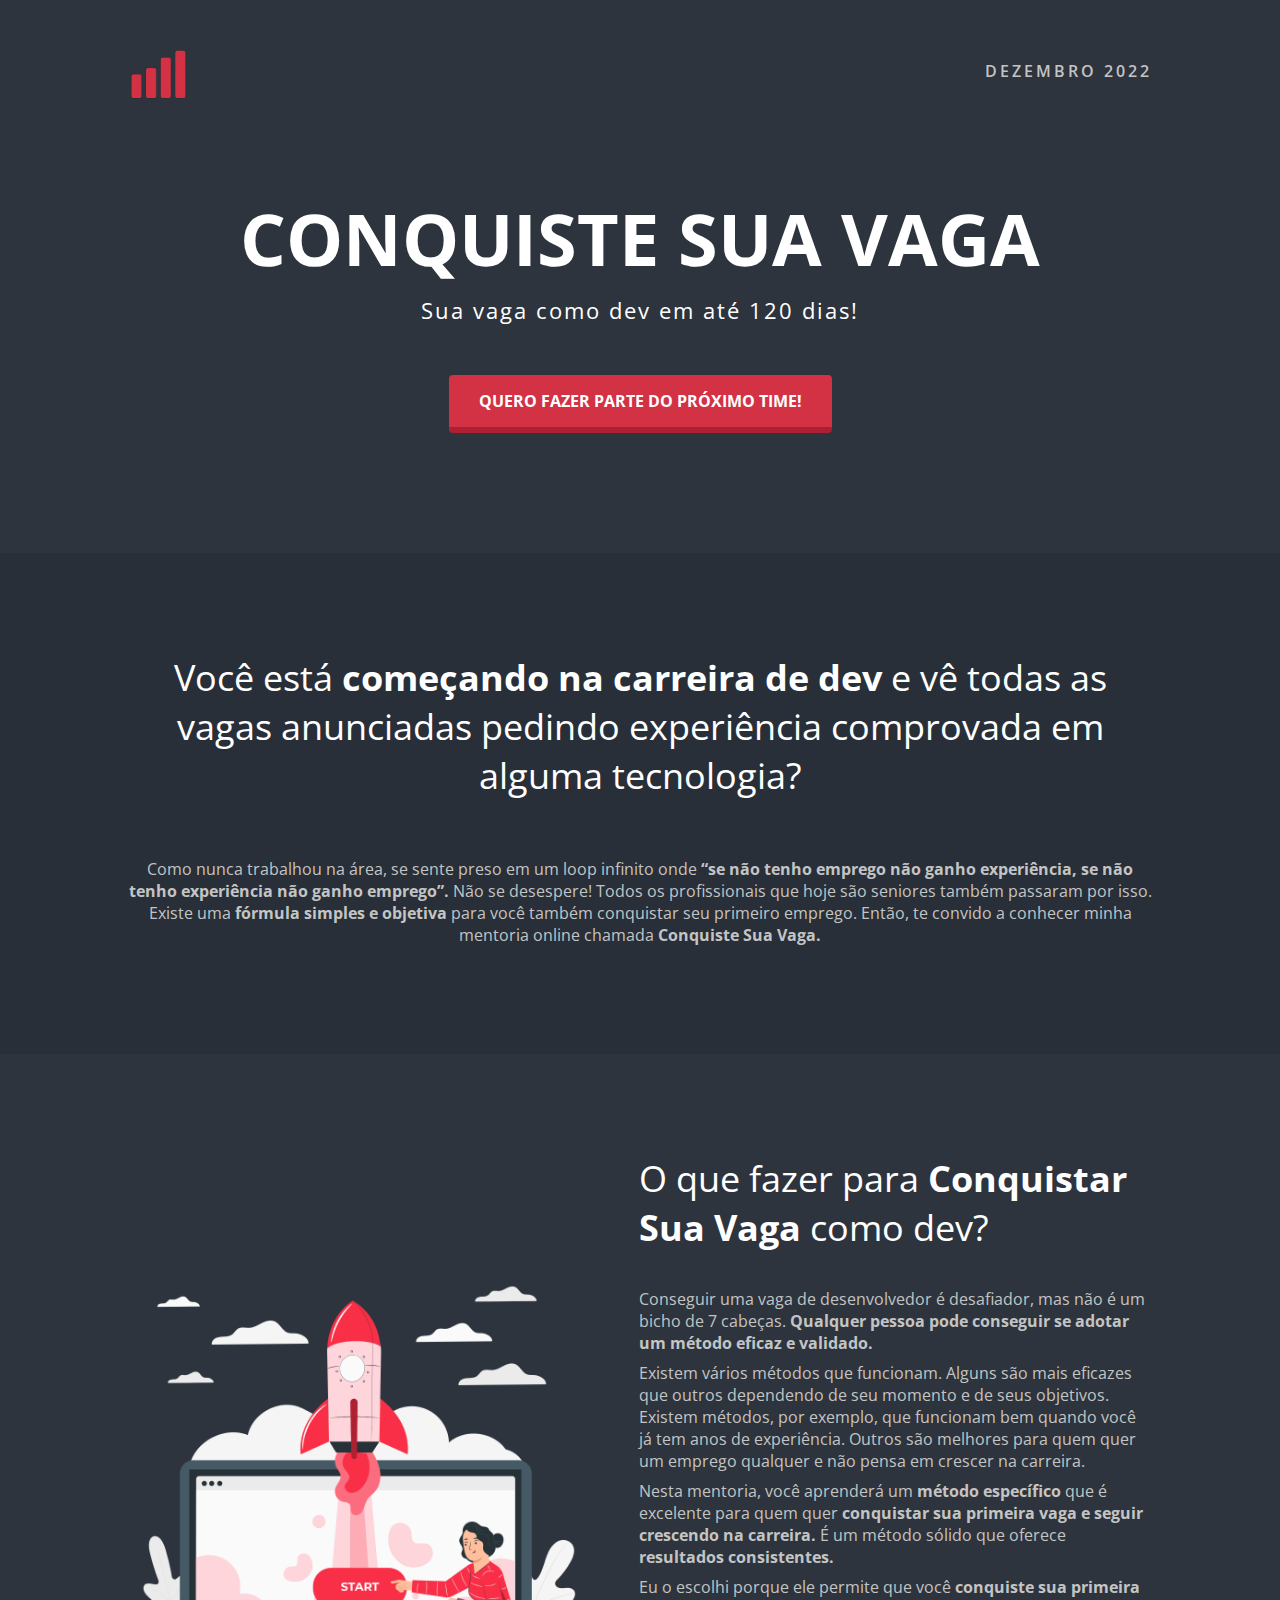
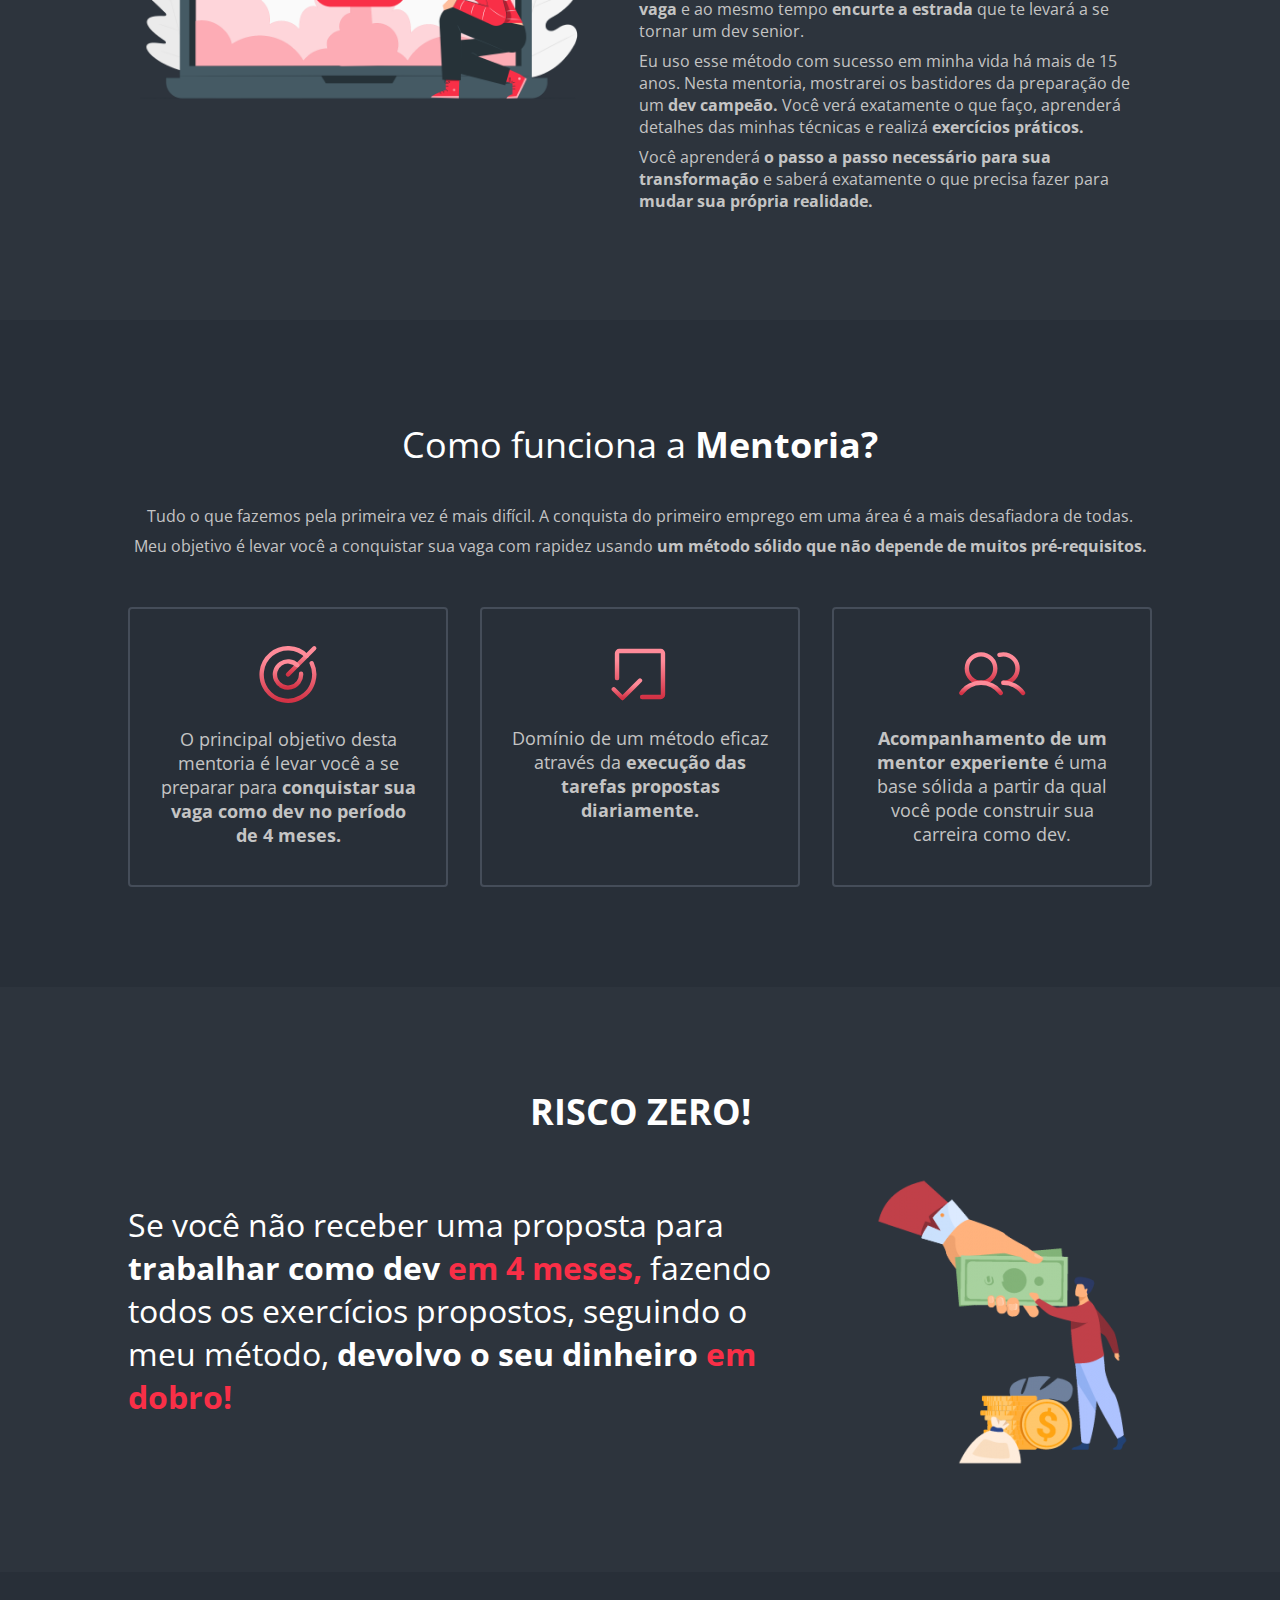
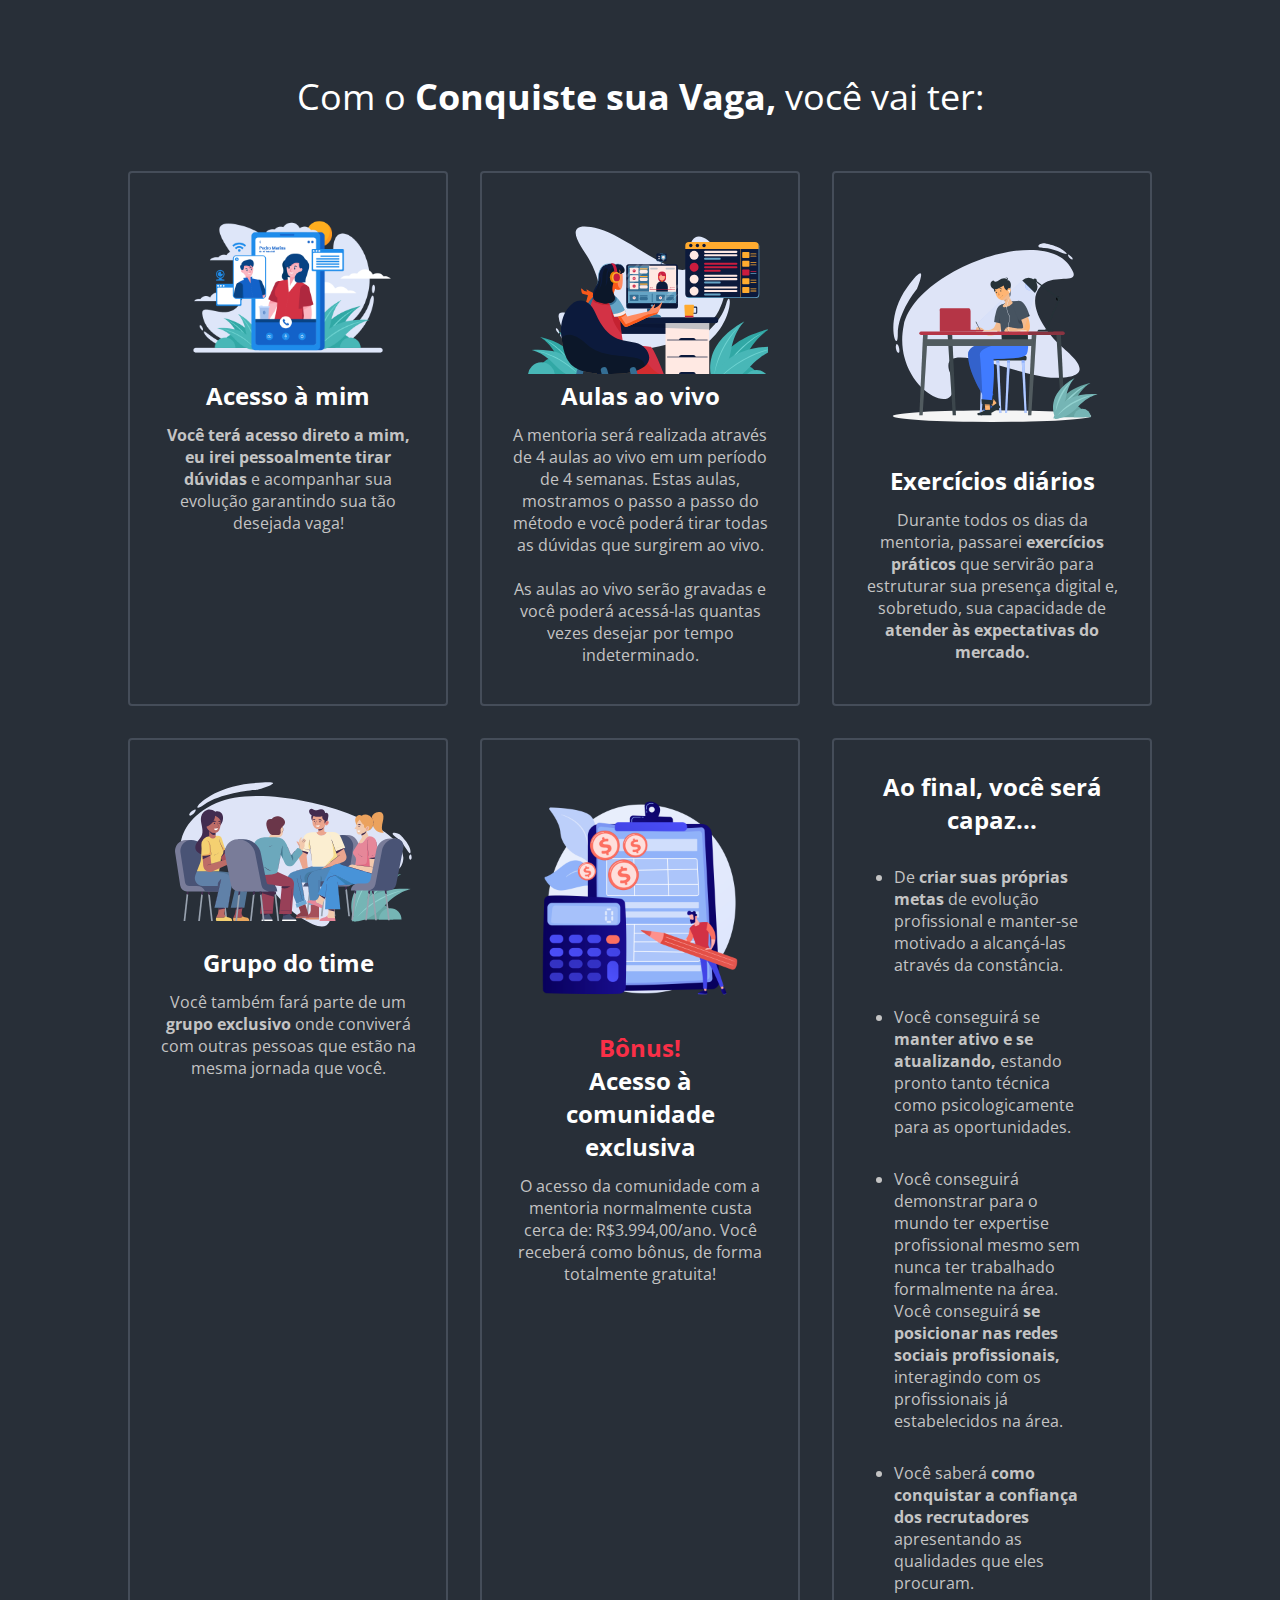
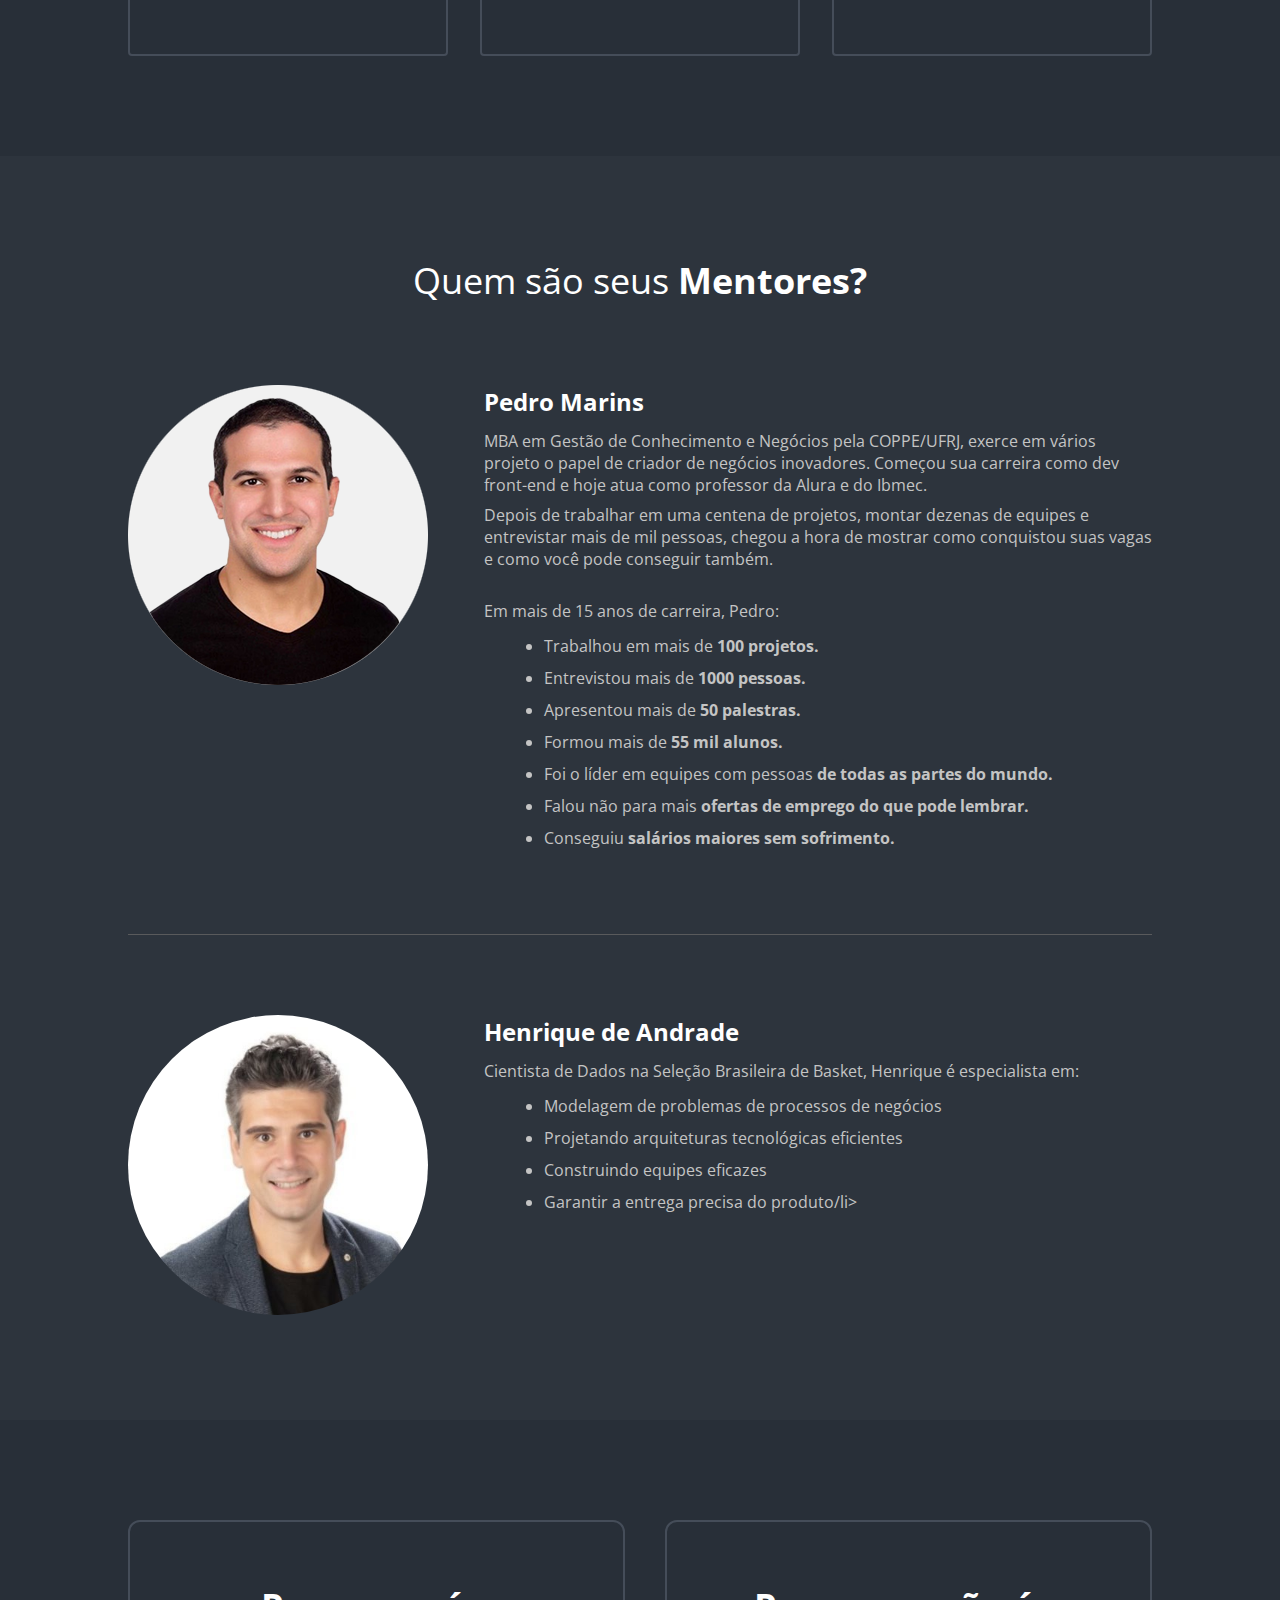
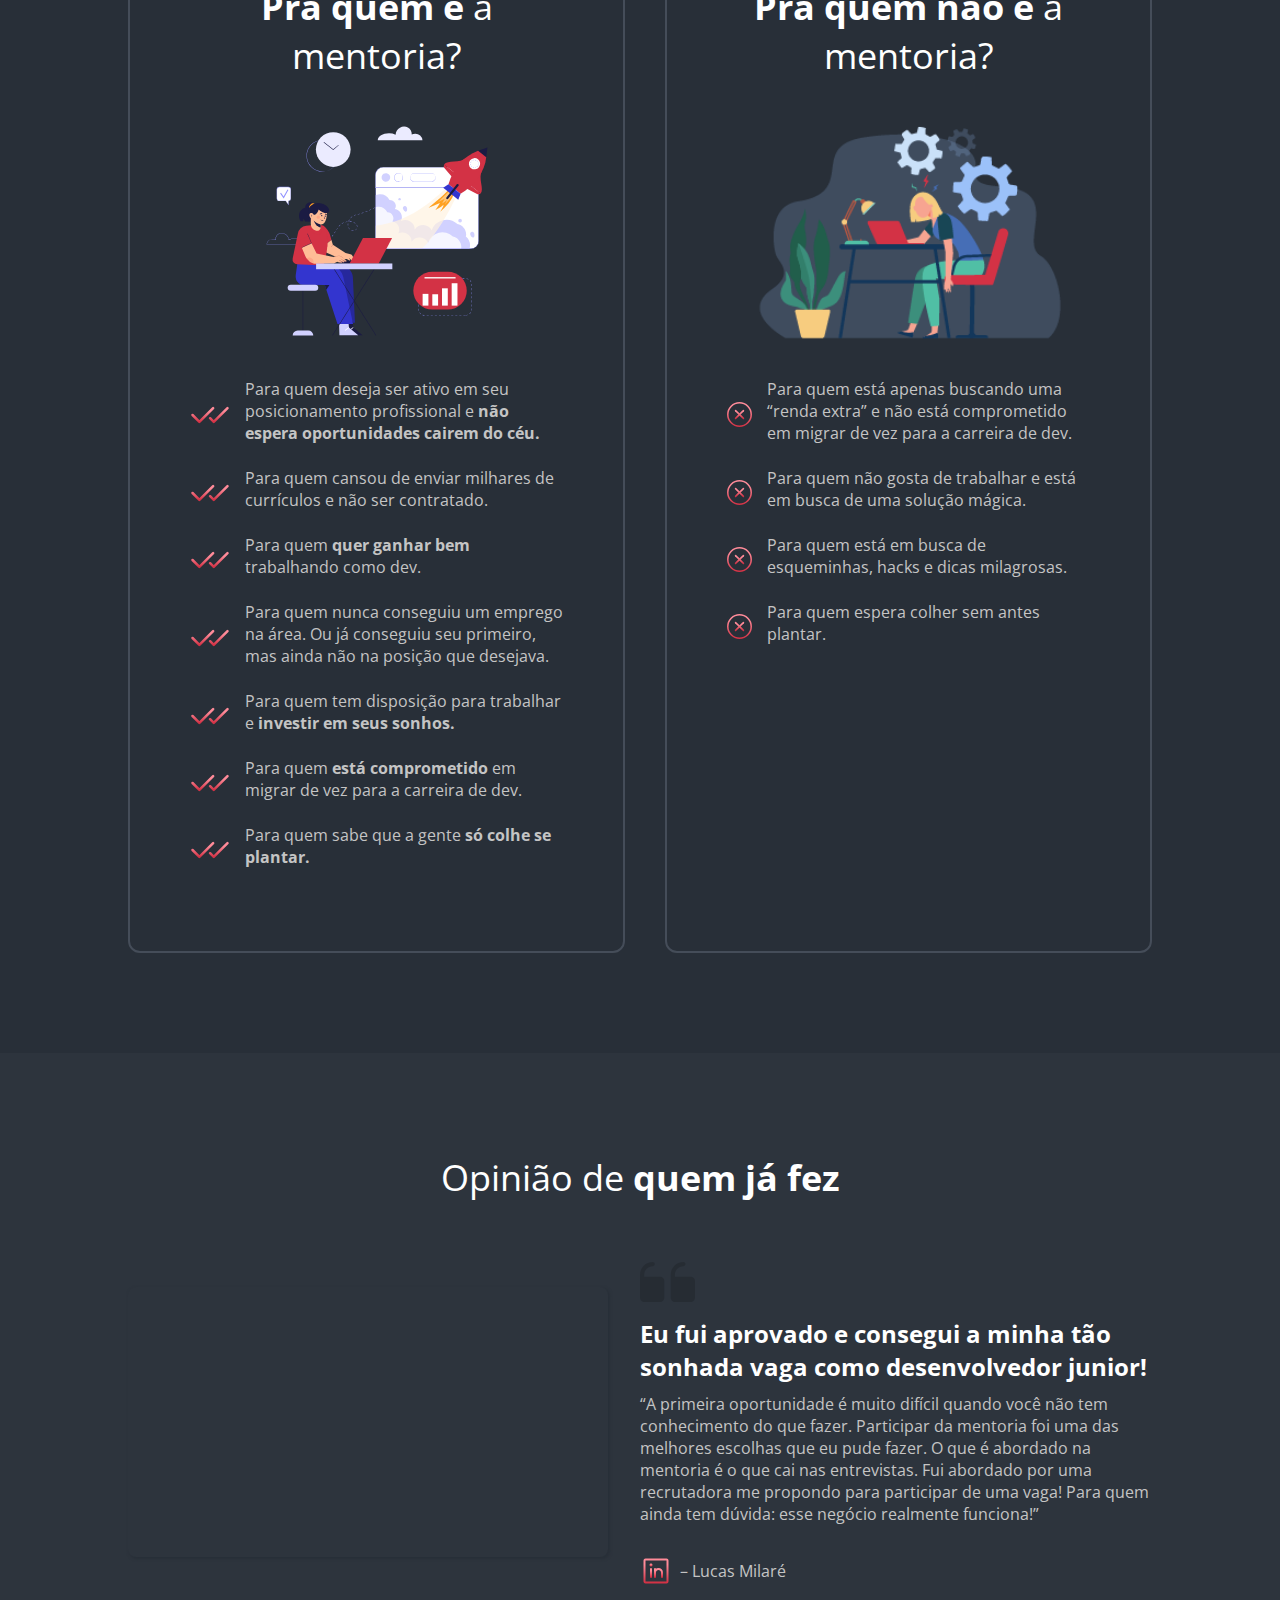
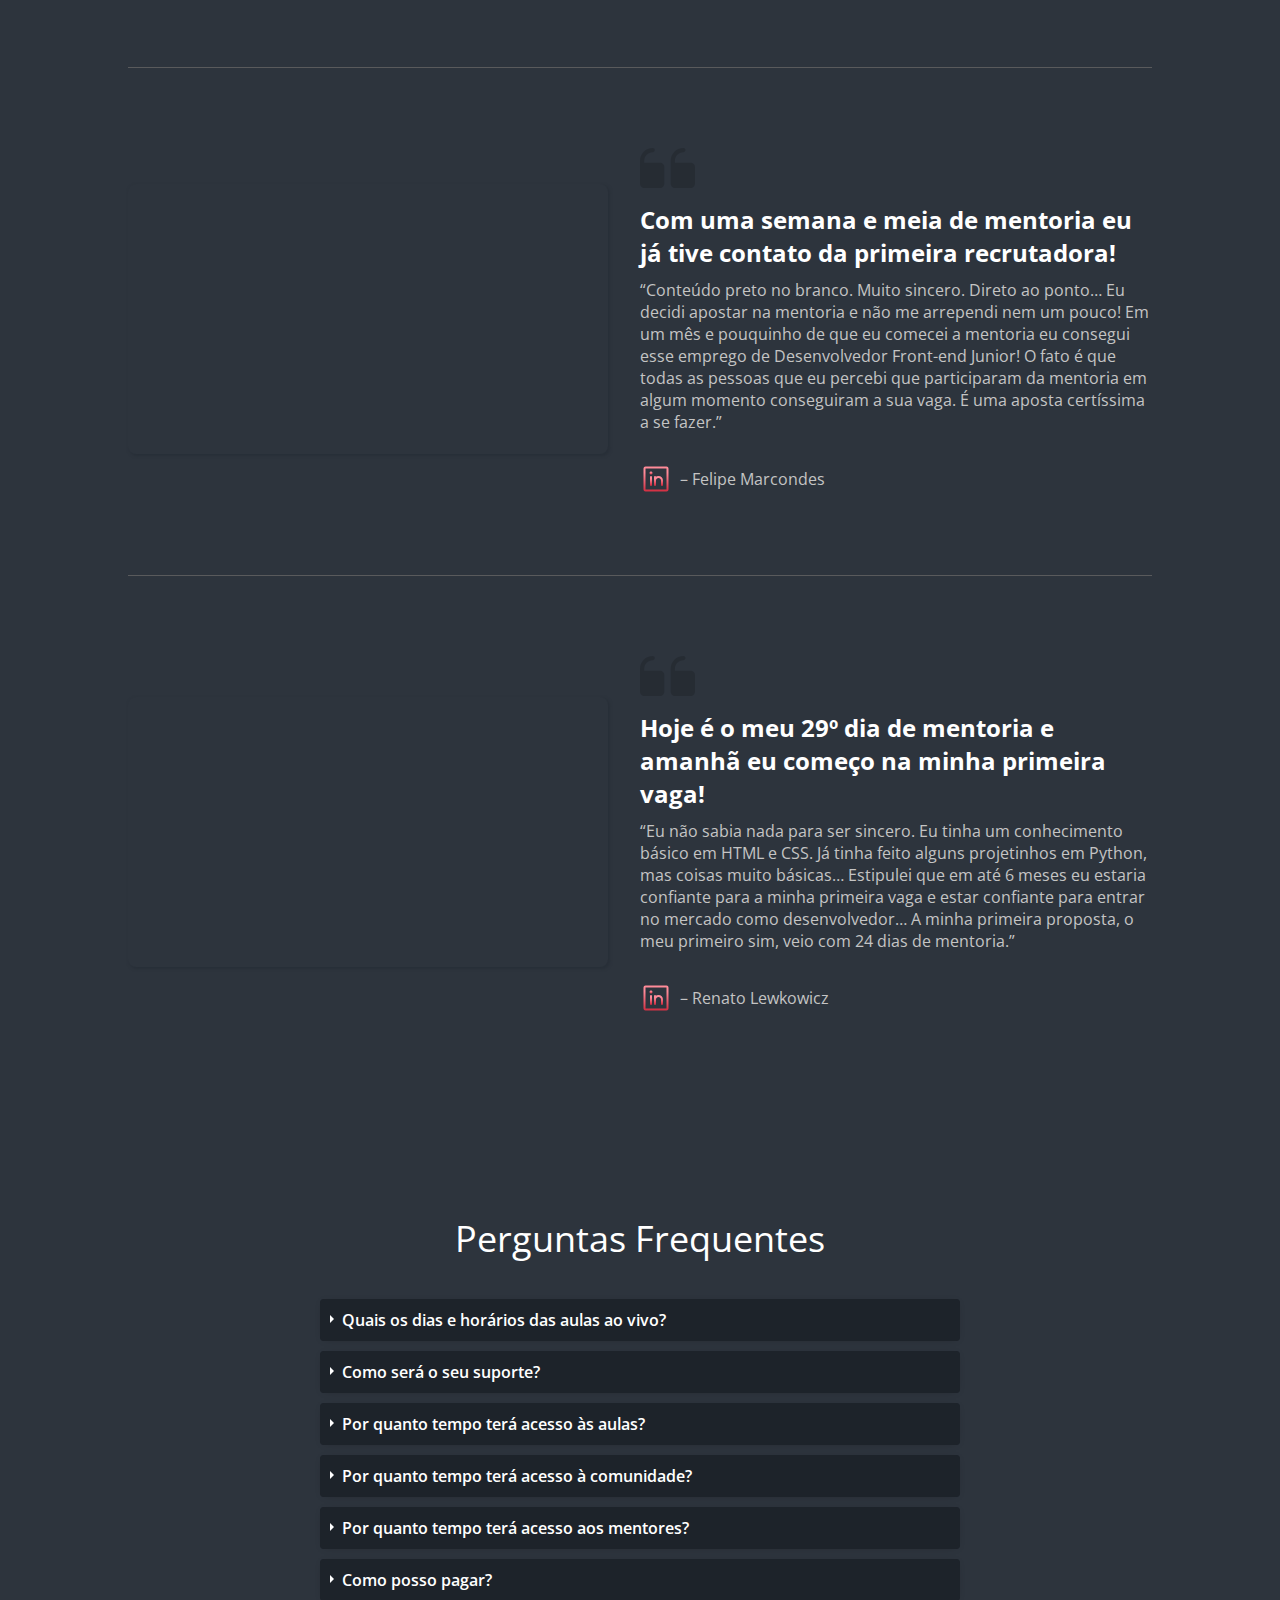
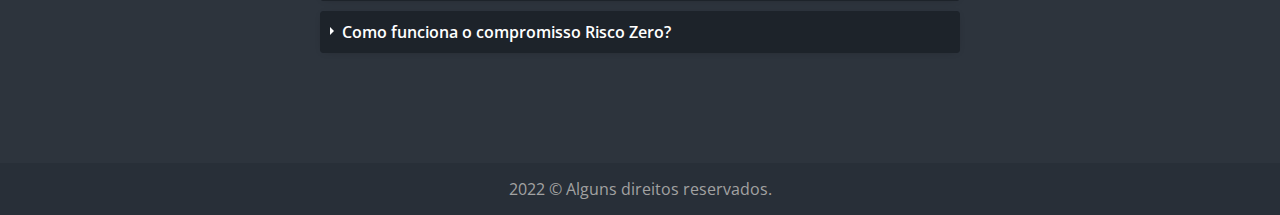
==== index.html @ 25adca95 "add faq section" ====
<!DOCTYPE html>
<html lang="pt-br">

<head>
    <meta charset="UTF-8">
    <meta name="viewport" content="width=device-width, initial-scale=1.0">
    <title>Conquiste sua Vaga - por Pedro Marins</title>

    <link rel="icon" type="image/png" href="assets/favicon.png" />
    <link rel="stylesheet" href="css/style.css">

    <link rel="preconnect" href="https://fonts.googleapis.com">
    <link rel="preconnect" href="https://fonts.gstatic.com" crossorigin>
    <link href="https://fonts.googleapis.com/css2?family=Open+Sans:wght@400;600;700&display=swap" rel="stylesheet">

</head>

<body>
    <header>
        <img src="assets/favicon.png" alt="logomarca-conquiste-sua-vaga">
        <p>Dezembro 2022</p>
    </header>
    <div class="container">
        <main>
            <h1>CONQUISTE SUA VAGA</h1>
            <h2>Sua vaga como dev em até 120 dias!</h2>
            <button>QUERO FAZER PARTE DO PRÓXIMO TIME!</button>
        </main>

        <section id="pains" class="dark-bg">

            <div class="content">

                <h3>Você está <strong>começando na carreira de dev</strong> e vê todas as vagas anunciadas pedindo
                    <span>experiência comprovada</span> em alguma tecnologia?
                </h3>

                <img src="assets/ilustration1.png" alt="">

                <p>Como nunca trabalhou na área, se sente preso em um loop infinito onde <strong>“se não tenho emprego
                        não ganho experiência, se não tenho experiência não ganho emprego”.</strong>
                    Não se desespere! Todos os profissionais que hoje são seniores também passaram por isso.
                    Existe uma <strong>fórmula simples e objetiva</strong> para você também conquistar seu primeiro
                    emprego.
                    Então, te convido a conhecer minha mentoria online chamada <strong>Conquiste Sua Vaga.</strong></p>
            </div>
        </section>

        <section id="method">
            <div class="content">
                <img src="assets/illustration2.png" alt="">

                <div class="text-wrapper">
                    <h3>O que fazer para <strong>Conquistar Sua Vaga</strong> como dev?</h3>
                    <p>Conseguir uma vaga de desenvolvedor é desafiador, mas não é um bicho de 7 cabeças.
                        <strong>Qualquer pessoa pode conseguir se adotar um método eficaz e validado.</strong>
                    </p>

                    <p>Existem vários métodos que funcionam. Alguns são mais eficazes que outros dependendo de seu
                        momento e de seus objetivos. Existem métodos, por exemplo, que funcionam bem quando você já tem
                        anos de experiência. Outros são melhores para quem quer um emprego qualquer e não pensa em
                        crescer na carreira.</p>

                    <p>Nesta mentoria, você aprenderá um <strong>método específico</strong> que é excelente para quem
                        quer <strong>conquistar sua primeira vaga e seguir crescendo na carreira.</strong> É um método
                        sólido que oferece <strong>resultados consistentes.</strong></p>

                    <p> Eu o escolhi porque ele permite que você <strong>conquiste sua primeira vaga</strong> e ao mesmo
                        tempo <strong>encurte a estrada</strong> que te levará a se tornar um dev senior.</p>

                    <p>Eu uso esse método com sucesso em minha vida há mais de 15 anos.
                        Nesta mentoria, mostrarei os bastidores da preparação de um <strong>dev campeão.</strong> Você
                        verá exatamente o que faço, aprenderá detalhes das minhas técnicas e realizá <strong>exercícios
                            práticos.</strong></p>

                    <p>Você aprenderá <strong>o passo a passo necessário para sua transformação</strong> e saberá
                        exatamente o que precisa fazer para <strong>mudar sua própria realidade.</strong></p>

                </div>
            </div>
        </section>

        <section id="how-works" class="dark-bg">
            <div class="content">
                <h3>Como funciona a <strong>Mentoria?</strong></h3>
                <p>Tudo o que fazemos pela primeira vez é mais difícil. A conquista do primeiro emprego em uma área é a
                    mais desafiadora de todas.</p>
                <p>Meu objetivo é levar você a conquistar sua vaga com rapidez usando <strong>um método sólido que não
                        depende de muitos pré-requisitos.</strong></p>

                <div class="icon-box-wrapper">
                    <div class="icon-box">
                        <svg width="70" height="71" viewBox="0 0 70 71" fill="none" xmlns="http://www.w3.org/2000/svg">
                            <path d="M35 35.5L61.25 9.25" stroke="url(#paint0_linear_1_8)" stroke-width="4.375"
                                stroke-linecap="round" stroke-linejoin="round" />
                            <path
                                d="M53.5665 16.9336C48.9127 12.2658 42.6762 9.51534 36.0913 9.22644C29.5064 8.93753 23.053 11.1313 18.0084 15.3735C12.9637 19.6157 9.69555 25.5971 8.85065 32.134C8.00576 38.6709 9.64574 45.2867 13.446 50.6721C17.2463 56.0575 22.9298 59.82 29.3718 61.2148C35.8138 62.6096 42.5447 61.5351 48.2322 58.2041C53.9198 54.873 58.1495 49.528 60.0843 43.2271C62.019 36.9262 61.5178 30.1286 58.6797 24.1796"
                                stroke="url(#paint1_linear_1_8)" stroke-width="4.375" stroke-linecap="round"
                                stroke-linejoin="round" />
                            <path
                                d="M44.2696 26.2304C42.1018 24.0688 39.2454 22.7347 36.1964 22.46C33.1474 22.1853 30.0985 22.9873 27.5793 24.7267C25.0601 26.4662 23.2298 29.033 22.4063 31.9815C21.5828 34.9301 21.8181 38.0739 23.0714 40.8669C24.3247 43.66 26.5167 45.9258 29.2668 47.2707C32.0169 48.6157 35.1512 48.9549 38.1253 48.2293C41.0994 47.5038 43.7255 45.7594 45.5472 43.2991C47.369 40.8388 48.2714 37.8181 48.0977 34.7617"
                                stroke="url(#paint2_linear_1_8)" stroke-width="4.375" stroke-linecap="round"
                                stroke-linejoin="round" />
                            <defs>
                                <linearGradient id="paint0_linear_1_8" x1="48.125" y1="9.25" x2="48.125" y2="35.5"
                                    gradientUnits="userSpaceOnUse">
                                    <stop offset="0.213542" stop-color="#FF8B99" />
                                    <stop offset="1" stop-color="#D33245" />
                                </linearGradient>
                                <linearGradient id="paint1_linear_1_8" x1="34.9383" y1="9.20113" x2="34.9383"
                                    y2="61.8106" gradientUnits="userSpaceOnUse">
                                    <stop offset="0.213542" stop-color="#FF8B99" />
                                    <stop offset="1" stop-color="#D33245" />
                                </linearGradient>
                                <linearGradient id="paint2_linear_1_8" x1="35.0211" y1="22.4072" x2="35.0211"
                                    y2="48.6025" gradientUnits="userSpaceOnUse">
                                    <stop offset="0.213542" stop-color="#FF8B99" />
                                    <stop offset="1" stop-color="#D33245" />
                                </linearGradient>
                            </defs>
                        </svg>

                        <p>O principal objetivo desta mentoria é levar você a se preparar para <strong>conquistar sua
                                vaga como dev no período de 4 meses.</strong></p>
                    </div>

                    <div class="icon-box">
                        <svg width="70" height="70" viewBox="0 0 70 70" fill="none" xmlns="http://www.w3.org/2000/svg">
                            <path
                                d="M12.0312 39.1836V14.2188C12.0312 13.6386 12.2617 13.0822 12.672 12.672C13.0822 12.2617 13.6386 12.0312 14.2188 12.0312H55.7812C56.3614 12.0312 56.9178 12.2617 57.328 12.672C57.7383 13.0822 57.9688 13.6386 57.9688 14.2188V55.7812C57.9688 56.3614 57.7383 56.9178 57.328 57.328C56.9178 57.7383 56.3614 57.9688 55.7812 57.9688H37.0781"
                                stroke="url(#paint0_linear_2_26)" stroke-width="4.375" stroke-linecap="round"
                                stroke-linejoin="round" />
                            <path d="M35 41.5625L17.5 59.0625L8.75 50.3125" stroke="url(#paint1_linear_2_26)"
                                stroke-width="4.375" stroke-linecap="round" stroke-linejoin="round" />
                            <defs>
                                <linearGradient id="paint0_linear_2_26" x1="35" y1="12.0312" x2="35" y2="57.9688"
                                    gradientUnits="userSpaceOnUse">
                                    <stop offset="0.213542" stop-color="#FF8B99" />
                                    <stop offset="1" stop-color="#D33245" />
                                </linearGradient>
                                <linearGradient id="paint1_linear_2_26" x1="21.875" y1="41.5625" x2="21.875"
                                    y2="59.0625" gradientUnits="userSpaceOnUse">
                                    <stop offset="0.213542" stop-color="#FF8B99" />
                                    <stop offset="1" stop-color="#D33245" />
                                </linearGradient>
                            </defs>
                        </svg>

                        <p>Domínio de um método eficaz através da <strong>execução das tarefas propostas
                                diariamente.</strong></p>
                    </div>

                    <div class="icon-box">
                        <svg width="70" height="70" viewBox="0 0 70 70" fill="none" xmlns="http://www.w3.org/2000/svg">
                            <path
                                d="M24.0625 43.75C31.9153 43.75 38.2812 37.384 38.2812 29.5312C38.2812 21.6785 31.9153 15.3125 24.0625 15.3125C16.2097 15.3125 9.84375 21.6785 9.84375 29.5312C9.84375 37.384 16.2097 43.75 24.0625 43.75Z"
                                stroke="url(#paint0_linear_2_20)" stroke-width="4.375" stroke-miterlimit="10" />
                            <path
                                d="M42.4922 15.832C43.7491 15.4911 45.0453 15.3165 46.3476 15.3125C50.1187 15.3125 53.7353 16.8105 56.4018 19.4771C59.0683 22.1436 60.5664 25.7602 60.5664 29.5312C60.5664 33.3023 59.0683 36.9189 56.4018 39.5854C53.7353 42.252 50.1187 43.75 46.3476 43.75"
                                stroke="url(#paint1_linear_2_20)" stroke-width="4.375" stroke-linecap="round"
                                stroke-linejoin="round" />
                            <path
                                d="M4.375 53.9766C6.59517 50.8172 9.54307 48.2386 12.9697 46.4585C16.3963 44.6784 20.2011 43.7491 24.0625 43.7491C27.9239 43.7491 31.7287 44.6784 35.1553 46.4585C38.5819 48.2386 41.5298 50.8172 43.75 53.9766"
                                stroke="url(#paint2_linear_2_20)" stroke-width="4.375" stroke-linecap="round"
                                stroke-linejoin="round" />
                            <path
                                d="M46.3477 43.75C50.2094 43.7476 54.0149 44.6758 57.4419 46.4559C60.8689 48.236 63.8165 50.8157 66.0352 53.9766"
                                stroke="url(#paint3_linear_2_20)" stroke-width="4.375" stroke-linecap="round"
                                stroke-linejoin="round" />
                            <defs>
                                <linearGradient id="paint0_linear_2_20" x1="24.0625" y1="15.3125" x2="24.0625"
                                    y2="43.75" gradientUnits="userSpaceOnUse">
                                    <stop offset="0.213542" stop-color="#FF8B99" />
                                    <stop offset="1" stop-color="#D33245" />
                                </linearGradient>
                                <linearGradient id="paint1_linear_2_20" x1="51.5293" y1="15.3125" x2="51.5293"
                                    y2="43.75" gradientUnits="userSpaceOnUse">
                                    <stop offset="0.213542" stop-color="#FF8B99" />
                                    <stop offset="1" stop-color="#D33245" />
                                </linearGradient>
                                <linearGradient id="paint2_linear_2_20" x1="24.0625" y1="43.7491" x2="24.0625"
                                    y2="53.9766" gradientUnits="userSpaceOnUse">
                                    <stop offset="0.213542" stop-color="#FF8B99" />
                                    <stop offset="1" stop-color="#D33245" />
                                </linearGradient>
                                <linearGradient id="paint3_linear_2_20" x1="56.1914" y1="43.75" x2="56.1914"
                                    y2="53.9766" gradientUnits="userSpaceOnUse">
                                    <stop offset="0.213542" stop-color="#FF8B99" />
                                    <stop offset="1" stop-color="#D33245" />
                                </linearGradient>
                            </defs>
                        </svg>

                        <p><strong>Acompanhamento de um mentor experiente</strong> é uma base sólida a partir da qual
                            você pode construir sua carreira como dev.</strong></p>
                    </div>
                </div>


            </div>
        </section>

        <section id="risk">
            <h3>Risco Zero!</h3>
            <div class="content">
                <div class="text-wrapper">
                    <h4>Se você não receber uma proposta para <strong>trabalhar como dev <span>em 4
                                meses,</span></strong> fazendo todos os exercícios propostos, seguindo o meu método,
                        <strong>devolvo o seu dinheiro <span>em dobro!</span></strong>
                    </h4>
                </div>
                <img src="assets/illustration3.png" alt="">
            </div>
        </section>

        <section id="inside-csv" class="dark-bg">
            <h3>Com o <strong>Conquiste sua Vaga,</strong> você vai ter:</h3>
            <div class="content">
                <div class="icon-box-wrapper">
                    <div class="icon-box">
                        <img src="assets/illustration5.png" alt="">

                        <h4>Acesso à mim</h4>
                        <p><strong>Você terá acesso direto a mim, eu irei pessoalmente tirar dúvidas</strong> e
                            acompanhar sua evolução garantindo sua tão desejada vaga!</p>
                    </div>
                    <div class="icon-box">
                        <img src="assets/illustration6.svg" alt="">

                        <h4>Aulas ao vivo</h4>
                        <p>A mentoria será realizada através de 4 aulas ao vivo em um período de 4 semanas. Estas aulas,
                            mostramos o passo a passo do método e você poderá tirar todas as dúvidas que surgirem ao
                            vivo. <br><br>

                            As aulas ao vivo serão gravadas e você poderá acessá-las quantas vezes desejar por tempo
                            indeterminado.</p>
                    </div>
                    <div class="icon-box">
                        <img src="assets/illustration7.svg" alt="">

                        <h4>Exercícios diários</h4>
                        <p>Durante todos os dias da mentoria, passarei <strong>exercícios práticos</strong> que servirão
                            para estruturar sua presença digital e, sobretudo, sua capacidade de <strong>atender às
                                expectativas do mercado.</strong></p>
                    </div>

                    <div class="icon-box">
                        <img src="assets/illustration8.svg" alt="">

                        <h4>Grupo do time</h4>
                        <p>Você também fará parte de um <strong>grupo exclusivo</strong> onde conviverá com outras
                            pessoas que estão na mesma jornada que você.</p>
                    </div>
                    <div class="icon-box">
                        <img src="assets/illustration9.png" alt="">

                        <h4><span>Bônus!</span> <br>Acesso à comunidade exclusiva</h4>
                        <p>O acesso da comunidade com a mentoria normalmente custa cerca de: R$3.994,00/ano. Você
                            receberá como bônus, de forma totalmente gratuita!</p>
                    </div>
                    <div class="icon-box">
                        <h4>Ao final, você será capaz...</h4>
                        <ul>
                            <li>
                                De <strong>criar suas próprias metas</strong> de evolução profissional e
                                <strong></strong>manter-se motivado</strong> a alcançá-las através da
                                <strong></strong>constância.</strong>
                            </li>

                            <li>
                                Você conseguirá se <strong>manter ativo e se atualizando,</strong> estando pronto tanto
                                técnica como psicologicamente para as oportunidades.
                            </li>

                            <li>
                                Você conseguirá demonstrar para o mundo ter expertise profissional mesmo sem nunca ter
                                trabalhado formalmente na área. Você conseguirá <strong>se posicionar nas redes sociais
                                    profissionais,</strong> interagindo com os profissionais já estabelecidos na área.
                            </li>

                            <li>
                                Você saberá <strong>como conquistar a confiança dos recrutadores</strong> apresentando
                                as qualidades que eles procuram.
                            </li>

                        </ul>

                    </div>



                </div>

            </div>
        </section>

        <section id="about-expert">
            <h3>Quem são seus <strong>Mentores?</strong></h3>
            <div class="content">
                <a href="https://www.linkedin.com/in/pedromarins/" target="_blank">
                    <img src="assets/exp-pedro-marins.png" alt=""></a>
                <div class="text-wrapper">
                    <h4>Pedro Marins</h4>

                    <p>MBA em Gestão de Conhecimento e Negócios pela COPPE/UFRJ, exerce em vários projeto o
                        papel de criador de negócios inovadores. Começou sua carreira como dev front-end e hoje atua
                        como professor da Alura e do Ibmec.</p>

                    <p>Depois de trabalhar em uma centena de projetos, montar dezenas de equipes e entrevistar mais de
                        mil pessoas, chegou a hora de mostrar como conquistou suas vagas e como você pode conseguir
                        também.</p>

                    <p><br>
                        Em mais de 15 anos de carreira, Pedro:</p>

                    <ul>
                        <li>Trabalhou em mais de <strong>100 projetos.</strong></li>
                        <li>Entrevistou mais de <strong>1000 pessoas.</strong></li>
                        <li>Apresentou mais de <strong>50 palestras.</strong></li>
                        <li>Formou mais de <strong>55 mil alunos.</strong></li>
                        <li>Foi o líder em equipes com pessoas <strong>de todas as partes do mundo.</strong></li>
                        <li>Falou não para mais <strong>ofertas de emprego do que pode lembrar.</strong></li>
                        <li>Conseguiu <strong>salários maiores sem sofrimento.</strong></li>
                    </ul>
                </div>
            </div>

            <div class="content">
                <div class="separator"></div>
            </div>
        
            <div class="content">
                <a href="https://www.linkedin.com/in/henrique-de-andrade/" target="_blank">
                    <img src="assets/exp-henrique-de-andrade.jpg" alt=""></a>
                <div class="text-wrapper">
                    <h4>Henrique de Andrade</h4>

                    <p>Cientista de Dados na Seleção Brasileira de Basket, Henrique é especialista em:</p>

                    <ul>
                        <li>Modelagem de problemas de processos de negócios</li>
                        <li>Projetando arquiteturas tecnológicas eficientes</li>
                        <li>Construindo equipes eficazes</li>
                        <li>Garantir a entrega precisa do produto/li>
                    </ul>
                </div>
            </div>
        </section>

        <section id="for-who" class="dark-bg">
            <div class="content">
                <div class="content-left">
                    <h3><strong>Pra quem é</strong> a mentoria?</h3>
                    <div class="img-wrapper">
                        <img src="assets/illustration11.svg" alt="">
                    </div>

                    <div class="big-icon-list">
                        <img src="assets/icon-checklist.svg" alt="">
                        <p> Para quem deseja ser ativo em seu posicionamento profissional e <strong>não espera oportunidades cairem do céu.</strong> </p>
                    </div>

                    <div class="big-icon-list">
                        <img src="assets/icon-checklist.svg" alt="">
                        <p> Para quem cansou de enviar milhares de currículos e não ser contratado. </p>
                    </div>

                    <div class="big-icon-list">
                        <img src="assets/icon-checklist.svg" alt="">
                        <p> Para quem <strong>quer ganhar bem </strong>trabalhando como dev. </p>
                    </div>

                    <div class="big-icon-list">
                        <img src="assets/icon-checklist.svg" alt="">
                        <p> Para quem nunca conseguiu um emprego na área. Ou já conseguiu seu primeiro, mas ainda não na posição que desejava.</p>
                    </div>

                    <div class="big-icon-list">
                        <img src="assets/icon-checklist.svg" alt="">
                        <p> Para quem tem disposição para trabalhar e <strong>investir em seus sonhos.</strong></p>
                    </div>

                    <div class="big-icon-list">
                        <img src="assets/icon-checklist.svg" alt="">
                        <p> Para quem <strong>está comprometido</strong> em migrar de vez para a carreira de dev.</p>
                    </div>

                    <div class="big-icon-list">
                        <img src="assets/icon-checklist.svg" alt="">
                        <p> Para quem sabe que a gente <strong>só colhe se plantar.</strong></p>
                    </div>
                    
                </div>

                <div class="content-right">
                    <h3><strong>Pra quem não é</strong> a mentoria?</h3>
                    <div class="img-wrapper">
                        <img src="assets/illustration12.png" alt="">
                    </div>
                    
                    <div class="big-icon-list">
                        <img src="assets/icon-deny.svg" alt="">
                        <p> Para quem está apenas buscando uma “renda extra” e não está comprometido em migrar de vez para a carreira de dev. </p>
                    </div>
                    
                    <div class="big-icon-list">
                        <img src="assets/icon-deny.svg" alt="">
                        <p> Para quem não gosta de trabalhar e está em busca de uma solução mágica.</p>
                    </div>
                    
                    <div class="big-icon-list">
                        <img src="assets/icon-deny.svg" alt="">
                        <p> Para quem está em busca de esqueminhas, hacks e dicas milagrosas.</p>
                    </div>
                    
                    <div class="big-icon-list">
                        <img src="assets/icon-deny.svg" alt="">
                        <p> Para quem espera colher sem antes plantar.</p>
                    </div>

                </div>
            </div>
        </section>

        <section id="depositions">
            <h3>Opinião de <strong>quem já fez</strong></h3>
            <div class="content">
                <div class="depo-item">
                    <div class="video-depo">
                        <iframe width="480" height="270" src="https://www.youtube.com/embed/JMJFzBvT1FU" title="YouTube video player" frameborder="0" allow="accelerometer; autoplay; clipboard-write; encrypted-media; gyroscope; picture-in-picture" allowfullscreen></iframe>
                    </div>

                    <div class="depo-text-wrapper">
                        <div class="quote-mark"><img src="assets/icon-quote.svg" alt=""></div>
                        <div class="depo-highlight">
                            <h4>Eu fui aprovado e consegui a minha tão sonhada vaga como desenvolvedor junior!</h4>
                        </div>
                        <div class="depo-text">
                            <p>“A primeira oportunidade é muito difícil quando você não tem conhecimento do que fazer. Participar da mentoria foi uma das melhores escolhas que eu pude fazer. O que é abordado na mentoria é o que cai nas entrevistas. Fui abordado por uma recrutadora me propondo para participar de uma vaga! Para quem ainda tem dúvida: esse negócio realmente funciona!”</p>
                        </div>
                        <div class="depo-author">
                        <a href="https://www.linkedin.com/in/lucas-milar%C3%A9-de-oliveira-3955b6136/" target="_blank"><img src="assets/icon-linkedin.svg" alt=""> – Lucas Milaré</a>
                        </div>
                    </div>                    
                </div>

                <div class="separator"></div>

                <div class="depo-item">
                    <div class="video-depo">
                        <iframe width="480" height="270" src="https://www.youtube.com/embed/6tYsAvUsQSY" title="YouTube video player" frameborder="0" allow="accelerometer; autoplay; clipboard-write; encrypted-media; gyroscope; picture-in-picture" allowfullscreen></iframe>
                    </div>

                    <div class="depo-text-wrapper">
                        <div class="quote-mark"><img src="assets/icon-quote.svg" alt=""></div>
                        <div class="depo-highlight">
                            <h4>Com uma semana e meia de mentoria eu já tive contato da primeira recrutadora!</h4>
                        </div>
                        <div class="depo-text">
                            <p>“Conteúdo preto no branco. Muito sincero. Direto ao ponto… Eu decidi apostar na mentoria e não me arrependi nem um pouco! Em um mês e pouquinho de que eu comecei a mentoria eu consegui esse emprego de Desenvolvedor Front-end Junior! O fato é que todas as pessoas que eu percebi que participaram da mentoria em algum momento conseguiram a sua vaga. É uma aposta certíssima a se fazer.”</p>
                        </div>
                        <div class="depo-author">
                        <a href="https://www.linkedin.com/in/felipemgc/" target="_blank"><img src="assets/icon-linkedin.svg" alt=""> – Felipe Marcondes</a>
                        </div>
                    </div>                                        
                </div>

                <div class="separator"></div>

                <div class="depo-item">
                    <div class="video-depo">
                        <iframe width="480" height="270" src="https://www.youtube.com/embed/M7hOIhpy7us" title="YouTube video player" frameborder="0" allow="accelerometer; autoplay; clipboard-write; encrypted-media; gyroscope; picture-in-picture" allowfullscreen></iframe>
                    </div>

                    <div class="depo-text-wrapper">
                        <div class="quote-mark"><img src="assets/icon-quote.svg" alt=""></div>
                        <div class="depo-highlight">
                            <h4>Hoje é o meu 29º dia de mentoria e amanhã eu começo na minha primeira vaga!</h4>
                        </div>
                        <div class="depo-text">
                            <p>“Eu não sabia nada para ser sincero. Eu tinha um conhecimento básico em HTML e CSS. Já tinha feito alguns projetinhos em Python, mas coisas muito básicas… Estipulei que em até 6 meses eu estaria confiante para a minha primeira vaga e estar confiante para entrar no mercado como desenvolvedor… A minha primeira proposta, o meu primeiro sim, veio com 24 dias de mentoria.”</p>
                        </div>
                        <div class="depo-author">
                        <a href="https://www.linkedin.com/in/renatolewkowicz/" target="_blank"><img src="assets/icon-linkedin.svg" alt=""> – Renato Lewkowicz</a>
                        </div>
                    </div>                                        
                </div>

            </div>
        </section>

        <section id="faq">
            <h3>Perguntas Frequentes</h3>
            <details>
                <summary>Quais os dias e horários das aulas ao vivo?</summary>
                <p>Sábados de 09:00 às 12:00, no horário de Brasília.</p>
              </details>
              <details>
                <summary>Como será o seu suporte?</summary>
                <p>Suporte por telefone, WhatsApp, Telegram e E-mail. O suporte é fornecido diretamente por seu mentor, Pedro Marins.</p>
              </details>
              <details>
                <summary>Por quanto tempo terá acesso às aulas?</summary>
                <p>O acesso às aulas é vitalício.</p>
              </details>
              <details>
                <summary>Por quanto tempo terá acesso à comunidade?</summary>
                <p>O acesso a comunidade exclusiva de desenvolvedores é vitalício para meus mentorados!</p>
              </details>
              <details>
                <summary>Por quanto tempo terá acesso aos mentores?</summary>
                <p>Você terá acesso direto a mim por 4 meses para conquistar sua vaga.</p>
              </details>            
              <details>
                <summary>Como posso pagar?</summary>
                <p>Na opção parcelada, você pode pagar com cartão de crédito. Na opção à vista, você pode pagar com cartão, pix, boleto bancário ou PayPal. Se escolher pagar com cartão, você pode utilizar mais de um cartão de crédito.</p>
              </details>
              <details>
                <summary>Como funciona o compromisso Risco Zero?</summary>
                <p>Se você durante 120 fizer todos os exercícios do meu método e não receber uma proposta de trabalho como dev eu devolvo o valor da matrícula <strong>EM DOBRO!</strong></p>
              </details>                  

        </section>

        <footer>
            2022 © Alguns direitos reservados.
        </footer>
    </div>
</body>

</html>
---- css/style.css ----
* {
    margin: 0;
    padding: 0;
    box-sizing: border-box;
}

:root {
    font-size: 62.5%; /* 10px */

    --primary-color: #d33245;
    --secondary-color: #2d343d;
    --tertiary-color: #164669;
    --light-color: #fff;
    --dark-color: #282f38;

    --light-primary: #f92f47;
    --dark-primary: #ae2031;
    --p-color: #c4c4c4;

    --border-iconbox: rgb(69, 77, 89);
}

body {
    font-size: 1.6rem;
    background-color: var(--secondary-color);
    color: var(--light-color);
}

body, button, input {
    font-family: 'Open Sans', sans-serif;
} 

p {
    color: var(--p-color);
    margin-bottom: .8rem;
}

header {
    width: 80vw;
    margin: auto;

    padding: 4.8rem 0;

    display: flex;
    justify-content: space-between;
    align-items: center;

    font-weight: 600;
    text-transform: uppercase;
    letter-spacing: .3rem;
}

header img {
    width: 60px;
}

main {
    margin-top: 4rem;
    text-align: center;
}

main h1 {
    font-size: 7.2rem;
}

main h2 {
    margin-top: .8rem;
    font-size: 2.2rem;
    font-weight: normal;
    letter-spacing: .2rem;
}

main button {
    margin-top: 5rem;
    margin-bottom: 12rem;
    padding: 1.5rem 3rem;

    background: var(--primary-color);
    border-radius: 4px;
    border: none;
    border-bottom: 6px solid #ae2031;
    outline: none;

    color: var(--light-color);
    font-weight: bold;
    font-size: 1.6rem;

    transition: background-color .3s;
}

main button:hover {
    background-color: var(--dark-primary);
}

main button:active {
    background-color: var(--light-primary);
}

.content {
    width: clamp(80vw, 80vw, 95vw);
    margin: auto;
}

.dark-bg {
    background-color: var(--dark-color);
}

section {
    padding: 10rem 0;
}

section h3 {
    margin-bottom: 3.6rem;
    font-size: 3.6rem;
    font-weight: normal;
    text-align: center;
}

.content h2 span, .content h4 span {
    color: var(--light-primary);
}

#pains .content {
    text-align: center;
}


#pains .content img {
    width: 45%;
    margin-bottom: 8px;
}

#method .content {
    display: flex;
    gap: 5rem;
    align-items: center;
}

#method .content h3 {
    text-align: left;
}

#method .content img {
    width: 45%;
}

#risk h3 {
    font-size: 3.6rem;
    font-weight: bold;
    text-transform: uppercase;
}

#risk .content {
    text-align: center;
    display: flex;
    align-items: center;
    justify-content: center;
    gap: 4rem;
}

#risk .content h4 {
    margin-bottom: 2.4rem;
    font-size: 3.2rem;
    text-align: left;
    font-weight: normal;
}

#risk .content img {
    width: auto;
}

#how-works {
    text-align: center;
}

#how-works .icon-box-wrapper,
#inside-csv .icon-box-wrapper {
    display: grid;
    grid-template-columns: 1fr 1fr 1fr;
    gap: 3.2rem;
    margin-top: 5rem;
}

.icon-box {
    text-align: center;
    align-items: center;

    border: 2px solid var(--border-iconbox);
    border-radius: 4px;

    padding: 3rem;
}

.icon-box p {
    font-size: 1.8rem;
    margin-top: 1.2rem;
}

.icon-box svg, .icon-box img {
    transition: transform .3s;
}

.icon-box svg:hover, .icon-box img:hover {
    transform: scale(1.1);
}

#inside-csv .icon-box-wrapper {
    justify-content: center;
}

#inside-csv .icon-box-wrapper img {
    width: 100%;
}

#inside-csv .content .icon-box-wrapper .icon-box h4 {
    font-size: 2.4rem;
}

#inside-csv .content .icon-box-wrapper .icon-box p {
    font-size: 1.6rem;
}

#inside-csv .content .icon-box-wrapper .icon-box ul li {
    text-align: left;
    margin: 3rem;
    color: var(--p-color);
}

#about-expert .separator {
    border-bottom: 1px solid rgba(100, 100, 100, .8);
    width: 100%;    
}

#about-expert .content {
    margin-top: 8rem;
    display: flex;
    gap: 3.2rem;
}

#about-expert .content h4 {
    font-size: 2.4rem;
    margin-bottom: 1.2rem;
}

#about-expert .content a img {
    margin-right: 2.4rem;
    transition: filter .3s;
    cursor: pointer;
}

#about-expert .content img:hover {
    filter: brightness(.8);
}

#about-expert .content ul li {
    color: var(--p-color);
    margin-left: 6rem;
    line-height: 3.2rem;
}

#about-expert .content + .content {
    margin-top: 8rem;
}

#about-expert .content + .content img{
    width: 300px;
    border-radius: 9999px;
}

#for-who .content {
    display: flex;
    justify-content: center;
    gap: 4rem;
}

#for-who .content-left, #for-who .content-right {
    text-align: center;
    border: 2px solid var(--border-iconbox);
    border-radius: 12px;
    padding: 6rem;
}

#for-who .img-wrapper {
    height: 23rem;
    margin-bottom: 3.2rem;
}

#for-who img {
    height: 100%;
}

#for-who svg {
    width: fit-content;
}

.big-icon-list {
    display: flex;
    justify-content: left;
    align-items: center;
    text-align: left;
    gap: 1.5rem;

    margin-bottom: 1.5rem;
}

#depositions .depo-item {
    margin-top: 6rem;
    display: flex;
    align-items: center;
    gap: 3.2rem;
}

#depositions iframe {
    border-radius: 8px;
    box-shadow: var(--dark-color) 1.95px 1.95px 2.6px;
}

#depositions .depo-highlight {
    margin: 1rem 0;
    font-size: 2.4rem;
}

#depositions .depo-author a {
    margin-top: 3rem;

    display: flex;
    align-items: center;
    gap: 8px;

    text-decoration: none;
    color: var(--p-color);
}

#depositions .depo-author a:hover {
    color: var(--light-color);
}

#depositions .separator {
    border-bottom: 1px solid rgba(100, 100, 100, .8);
    margin: 8rem 0;
    width: 100%; 
}

details {
    width: 50%;
    margin: 0 auto ;
    background: #242b33;
    margin-bottom: 1rem;
    box-shadow: 0 .1rem 1rem -.5rem rgba(0,0,0,.4);
    border-radius: 4px;
    overflow: hidden;
  }
  
  summary {
    padding: 1rem;
    display: block;
    background: #1d232a;
    padding-left: 2.2rem;
    position: relative;
    cursor: pointer;

    font-weight: 600;
  }
  
  summary:before {
    content: '';
    border: .4rem solid;    
    border-color: transparent transparent transparent #fff;
    position: absolute;
    top: 1.6rem;
    left: 1rem;
    transform: rotate(0);
    transform-origin: .2rem 50%;
    transition: .25s transform ease;
  }
  
  /* THE MAGIC 🧙‍♀️ */
  details[open] > summary:before {
    transform: rotate(90deg);
  }
  
  details > p {
    padding: 2rem;
  }


footer {
    padding: 1.5rem 0;
    text-align: center;
    color: #a2a2a2;
    background-color: var(--dark-color);  
}
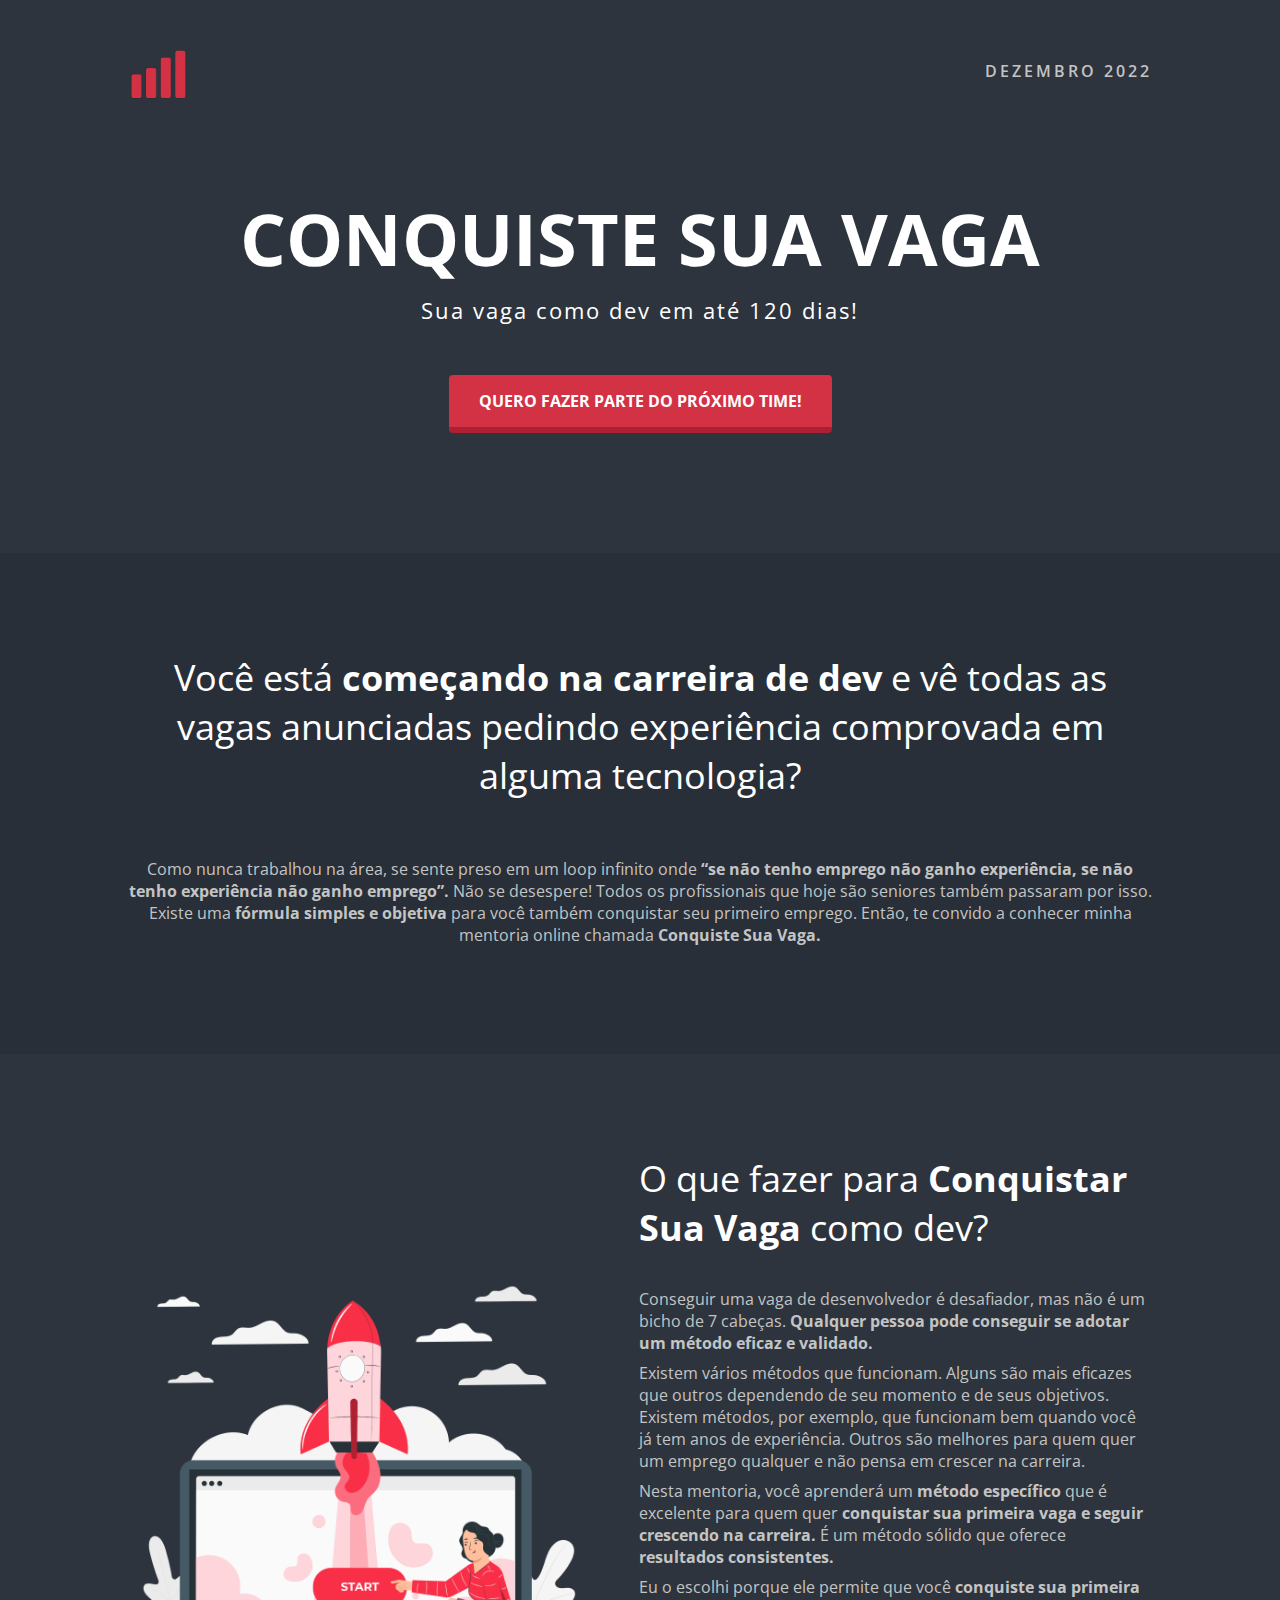
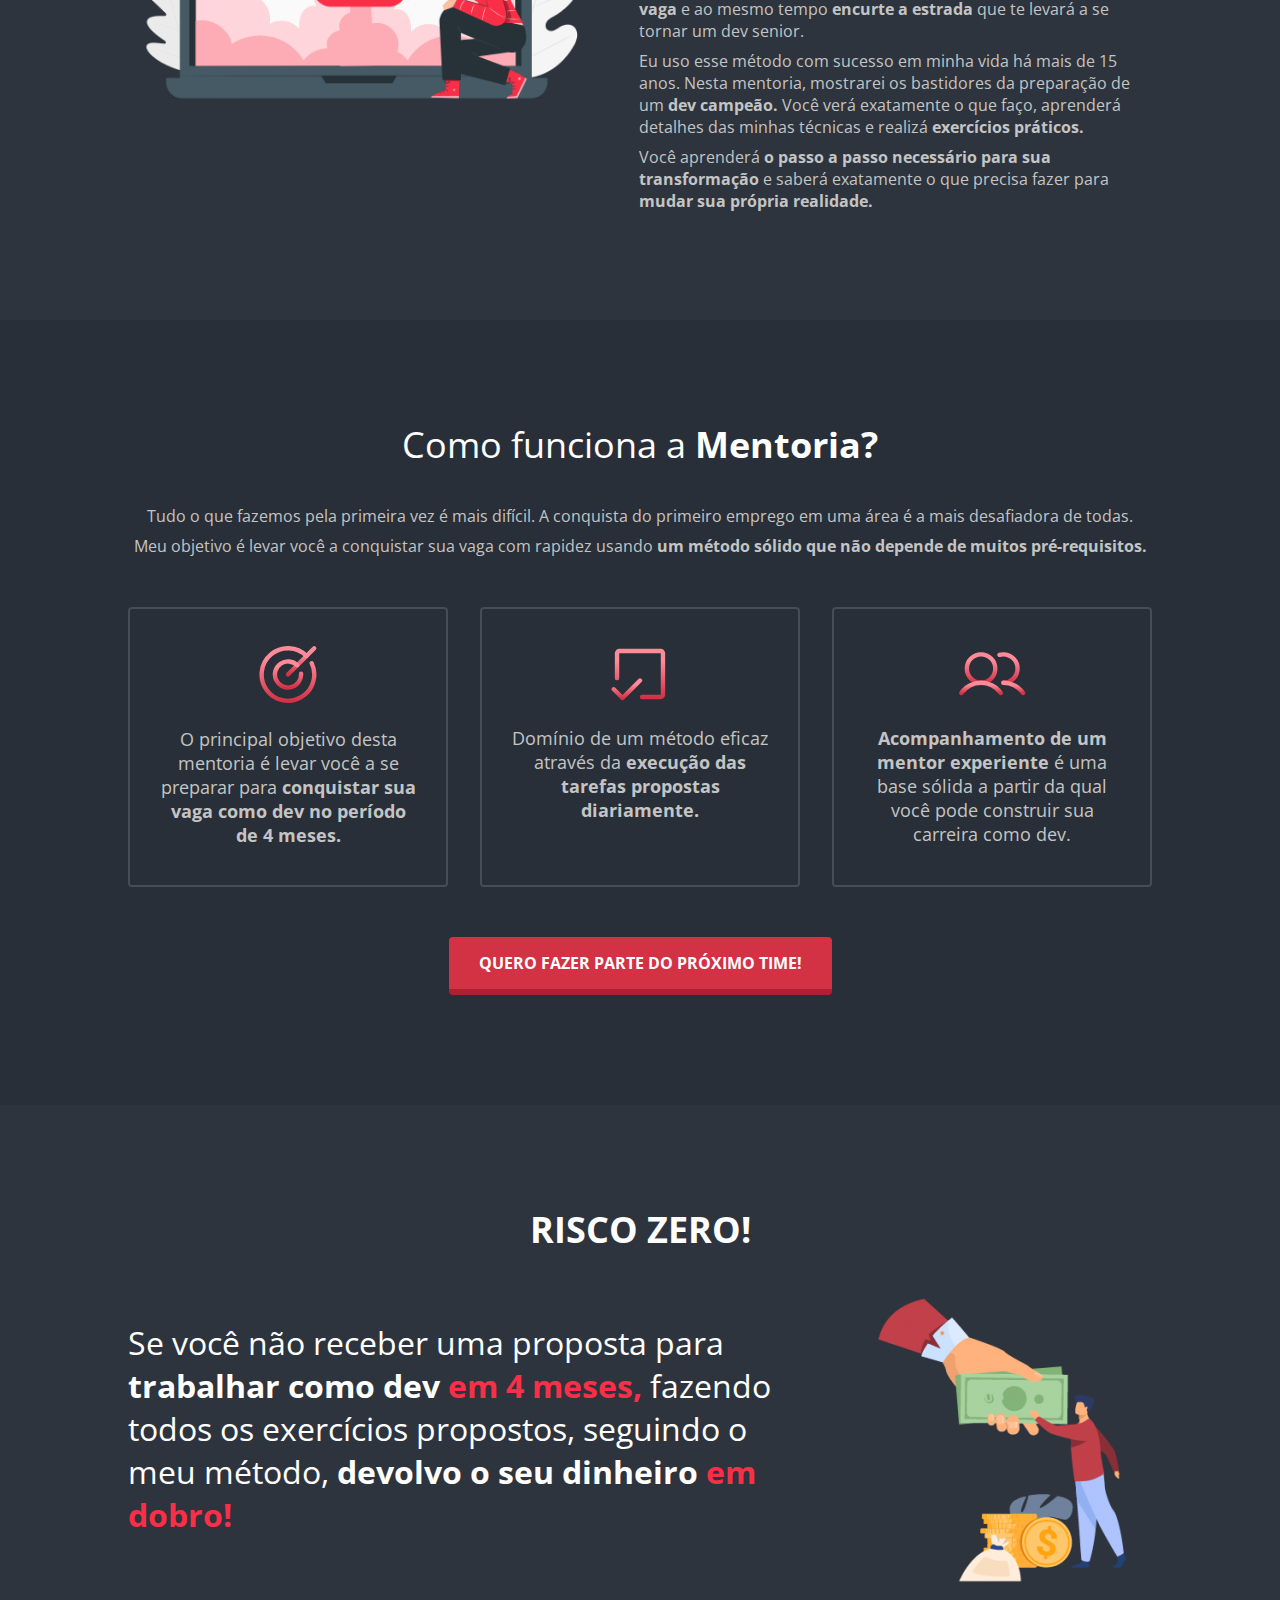
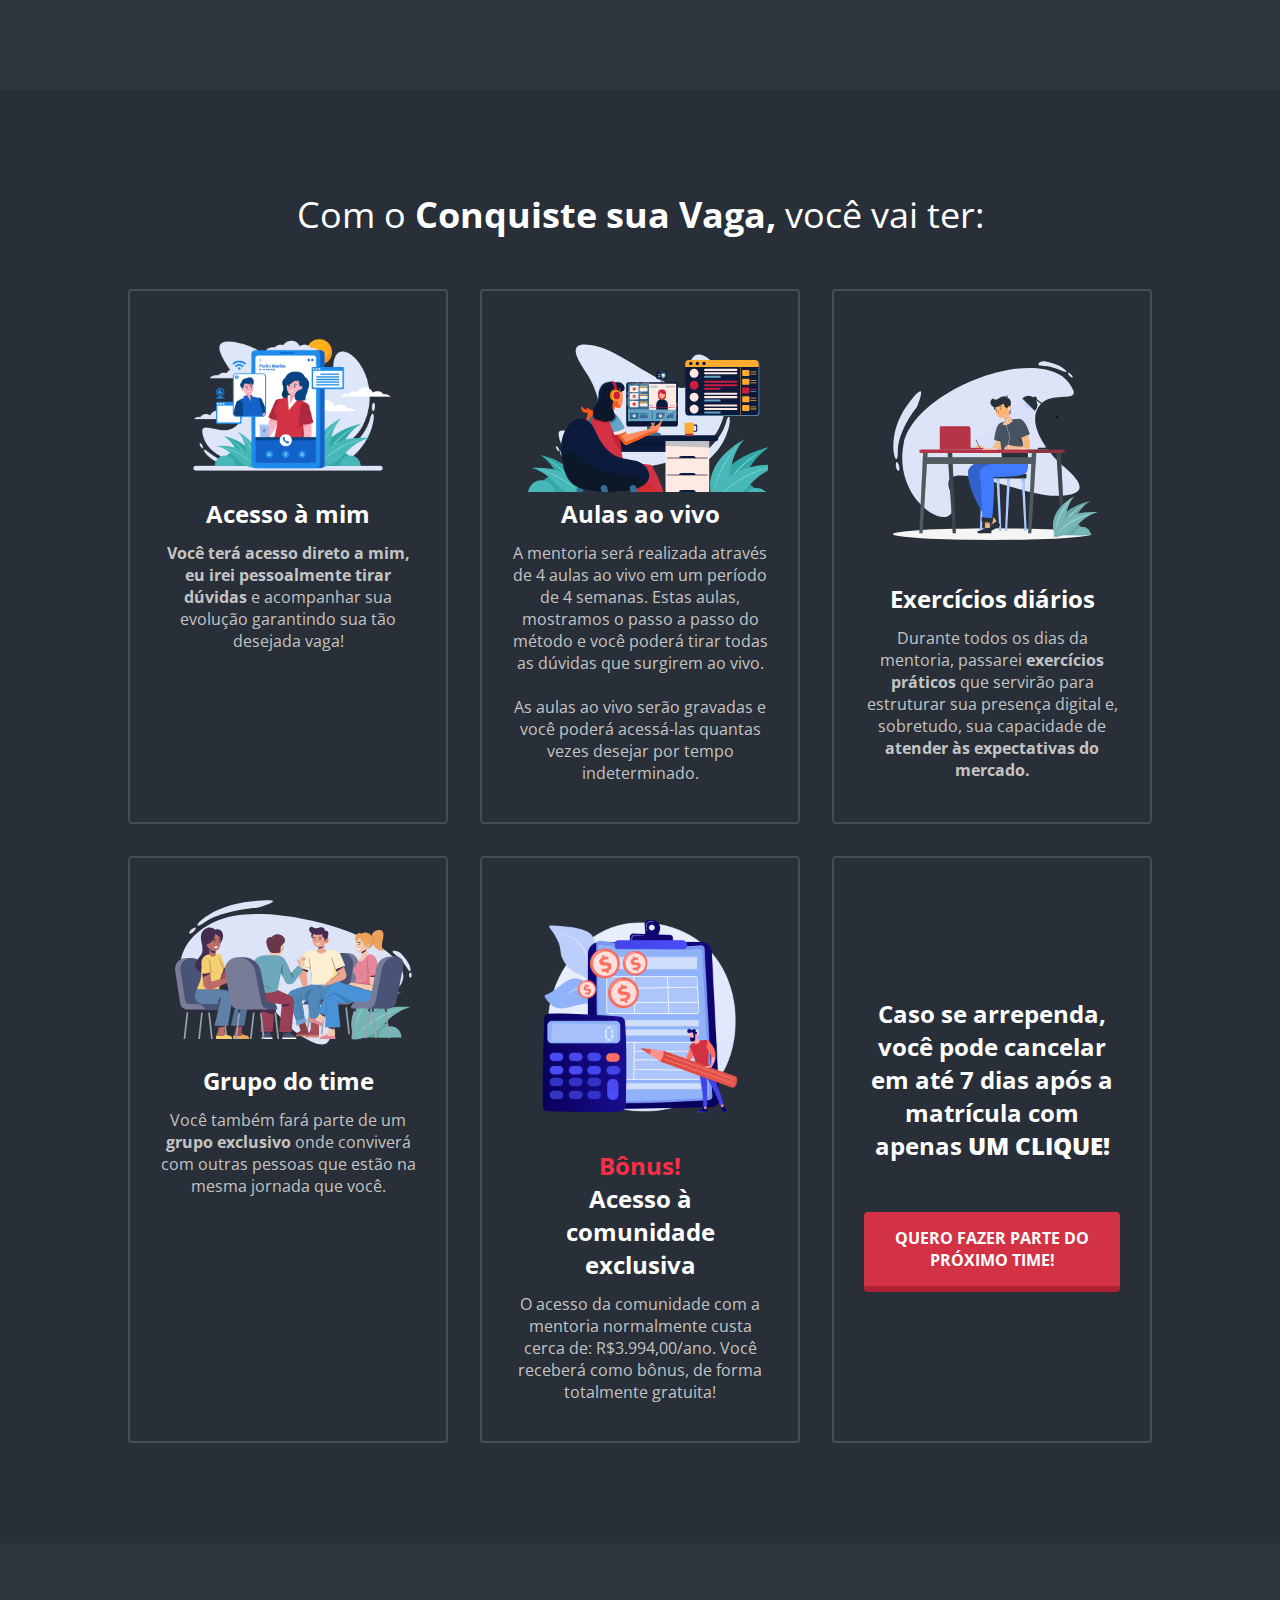
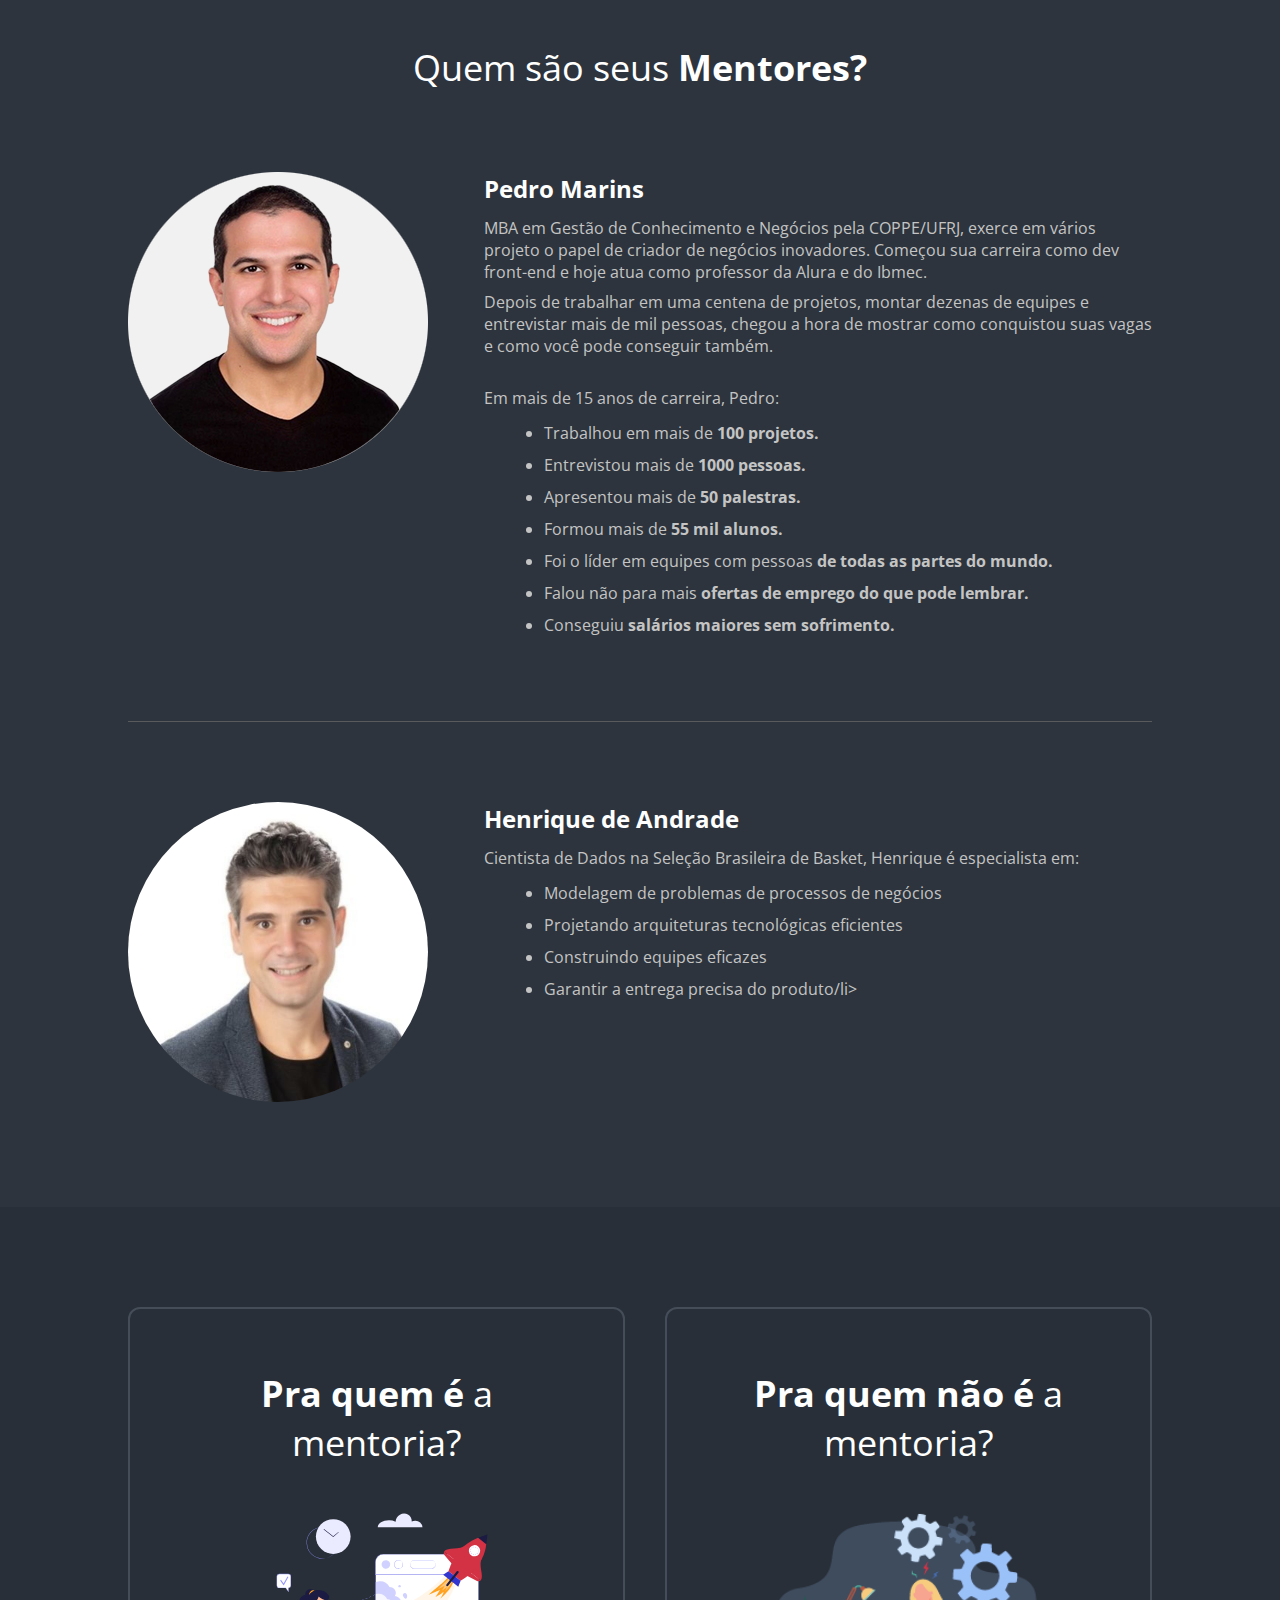
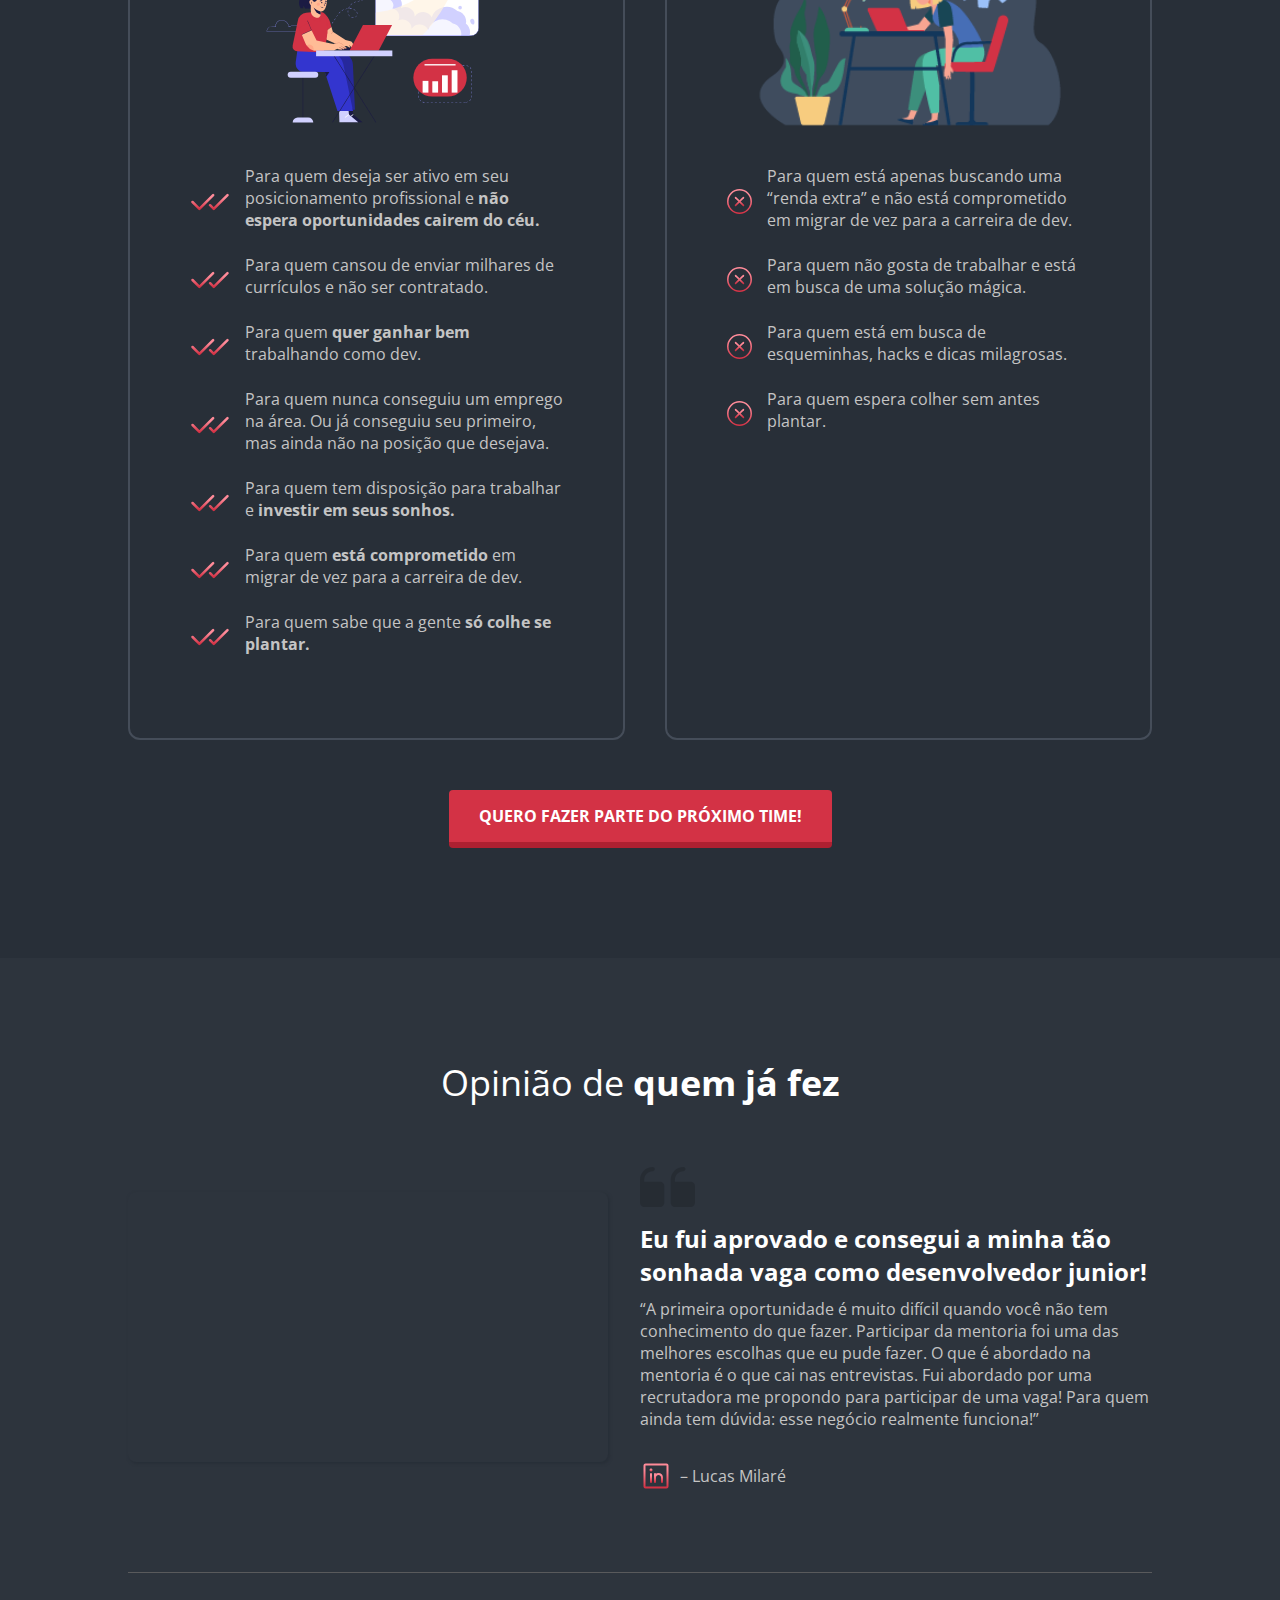
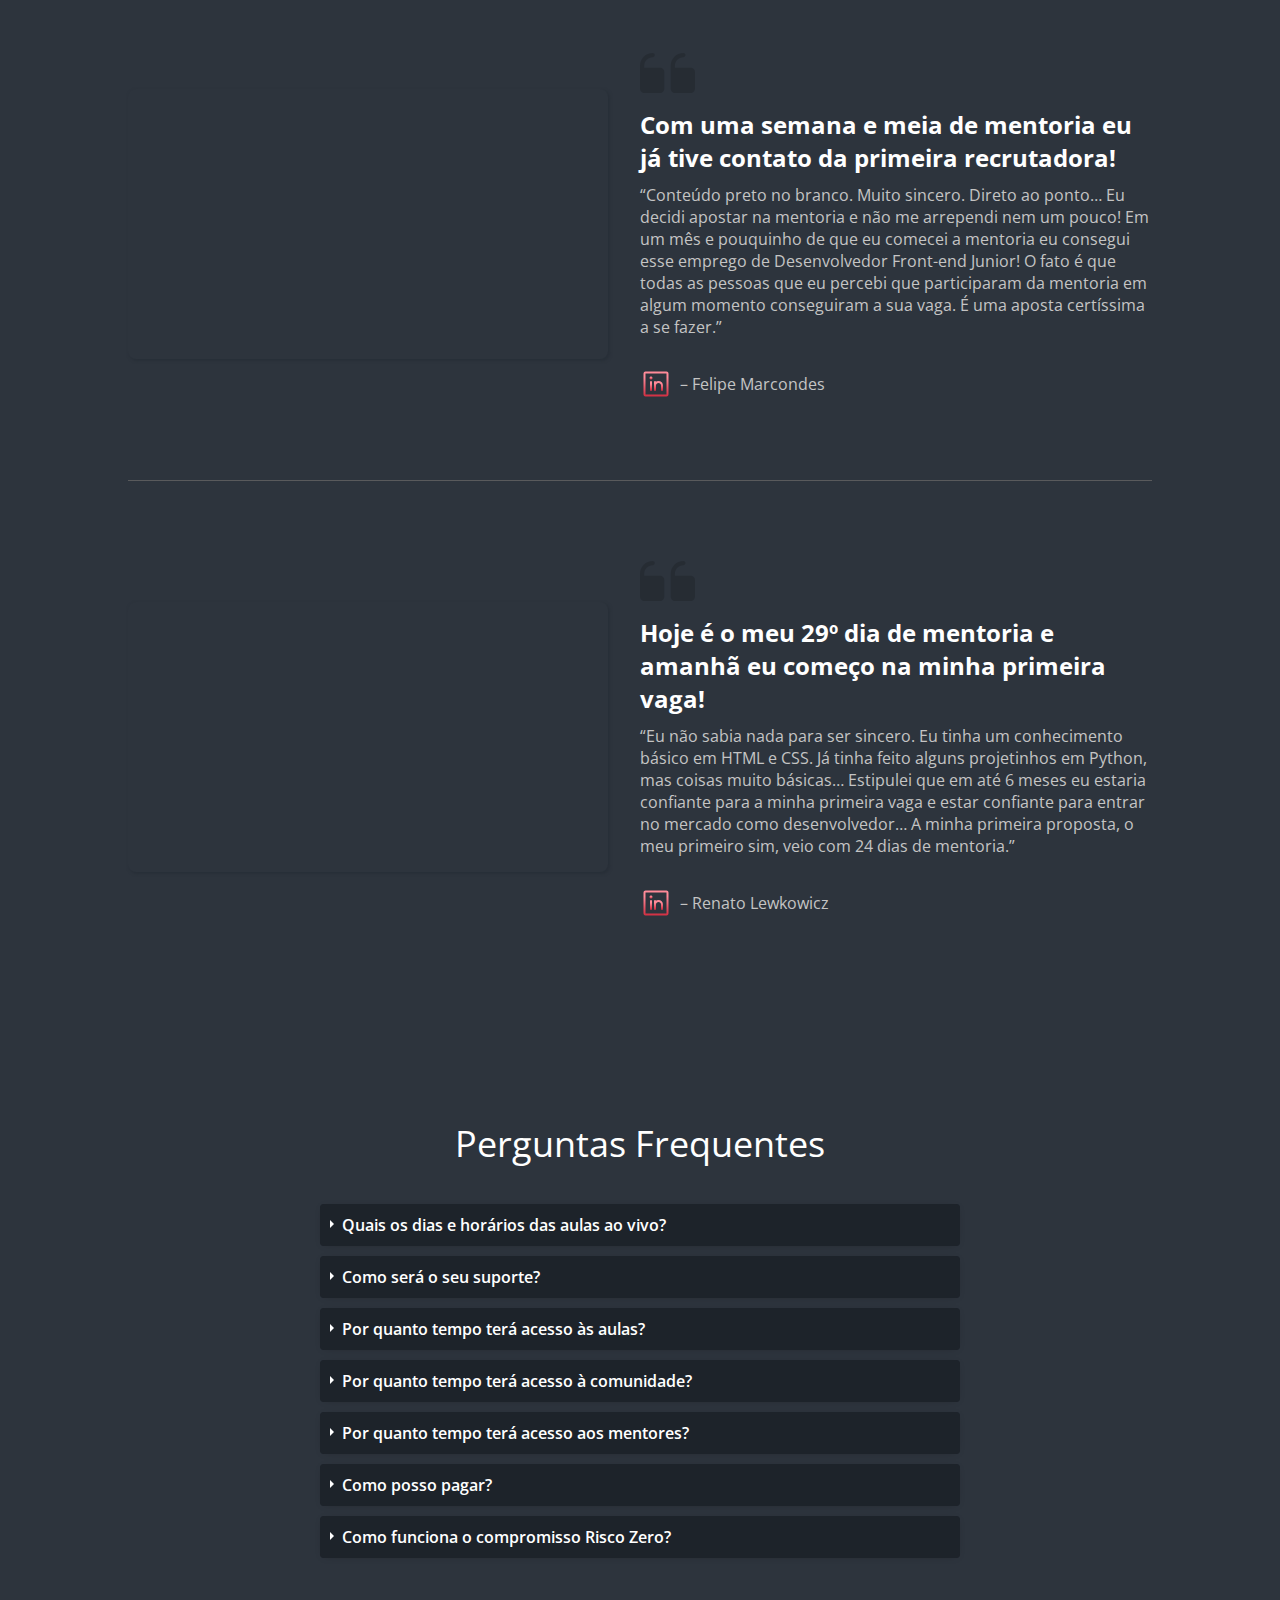
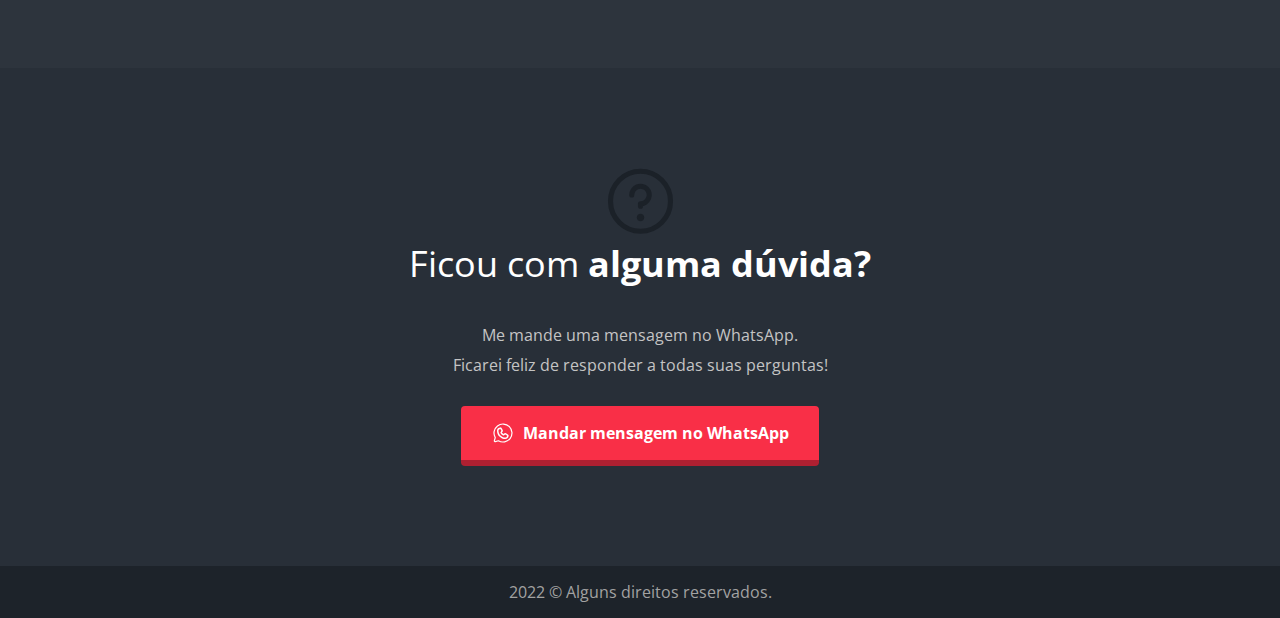
==== commit 12a0c6c8: "add cta-whatsapp section" ====
--- a/index.html
+++ b/index.html
@@ -195,7 +195,7 @@
                             você pode construir sua carreira como dev.</strong></p>
                     </div>
                 </div>
-
+                <button>QUERO FAZER PARTE DO PRÓXIMO TIME!</button>
 
             </div>
         </section>
@@ -208,6 +208,7 @@
                                 meses,</span></strong> fazendo todos os exercícios propostos, seguindo o meu método,
                         <strong>devolvo o seu dinheiro <span>em dobro!</span></strong>
                     </h4>
+                    
                 </div>
                 <img src="assets/illustration3.png" alt="">
             </div>
@@ -259,32 +260,10 @@
                             receberá como bônus, de forma totalmente gratuita!</p>
                     </div>
                     <div class="icon-box">
-                        <h4>Ao final, você será capaz...</h4>
-                        <ul>
-                            <li>
-                                De <strong>criar suas próprias metas</strong> de evolução profissional e
-                                <strong></strong>manter-se motivado</strong> a alcançá-las através da
-                                <strong></strong>constância.</strong>
-                            </li>
-
-                            <li>
-                                Você conseguirá se <strong>manter ativo e se atualizando,</strong> estando pronto tanto
-                                técnica como psicologicamente para as oportunidades.
-                            </li>
-
-                            <li>
-                                Você conseguirá demonstrar para o mundo ter expertise profissional mesmo sem nunca ter
-                                trabalhado formalmente na área. Você conseguirá <strong>se posicionar nas redes sociais
-                                    profissionais,</strong> interagindo com os profissionais já estabelecidos na área.
-                            </li>
-
-                            <li>
-                                Você saberá <strong>como conquistar a confiança dos recrutadores</strong> apresentando
-                                as qualidades que eles procuram.
-                            </li>
-
-                        </ul>
-
+                        <div class="text-wrapper">
+                            <h4>Caso se arrependa, você pode cancelar em até 7 dias após a matrícula com apenas <strong>UM CLIQUE!</strong></h4>
+                            <button>QUERO FAZER PARTE DO PRÓXIMO TIME!</button>
+                        </div>
                     </div>
 
 
@@ -420,6 +399,7 @@
 
                 </div>
             </div>
+            <button>QUERO FAZER PARTE DO PRÓXIMO TIME!</button>
         </section>
 
         <section id="depositions">
@@ -522,6 +502,14 @@
 
         </section>
 
+        <section id="cta-whatsapp" class="dark-bg">
+            <img src="assets/icon-question.svg" alt="">
+            <h3>Ficou com <strong>alguma dúvida?</strong></h3>
+            <p>Me mande uma mensagem no WhatsApp.</p></a>
+            <p>Ficarei feliz de responder a todas suas perguntas!</p>
+            <a href="https://www.conquistandosuavaga.com/whatsapp-direto" target="_blank"> <img src="assets/icon-whatsapp.svg" alt=""> Mandar mensagem no WhatsApp</a>
+        </section>
+
         <footer>
             2022 © Alguns direitos reservados.
         </footer>
--- a/css/style.css
+++ b/css/style.css
@@ -57,6 +57,7 @@
 main {
     margin-top: 4rem;
     text-align: center;
+    margin-bottom: 12rem;
 }
 
 main h1 {
@@ -70,10 +71,11 @@
     letter-spacing: .2rem;
 }
 
-main button {
-    margin-top: 5rem;
-    margin-bottom: 12rem;
+button {
+    display: flex;
+    margin: 5rem auto 1rem;
     padding: 1.5rem 3rem;
+    text-align: center;
 
     background: var(--primary-color);
     border-radius: 4px;
@@ -88,11 +90,11 @@
     transition: background-color .3s;
 }
 
-main button:hover {
+button:hover {
     background-color: var(--dark-primary);
 }
 
-main button:active {
+button:active {
     background-color: var(--light-primary);
 }
 
@@ -206,6 +208,7 @@
 
 #inside-csv .icon-box-wrapper {
     justify-content: center;
+    
 }
 
 #inside-csv .icon-box-wrapper img {
@@ -224,6 +227,13 @@
     text-align: left;
     margin: 3rem;
     color: var(--p-color);
+}
+
+#inside-csv .text-wrapper {
+    height: 100%;
+    display: flex;
+    flex-direction: column;
+    justify-content: center;
 }
 
 #about-expert .separator {
@@ -351,42 +361,79 @@
     overflow: hidden;
   }
   
-  summary {
-    padding: 1rem;
-    display: block;
-    background: #1d232a;
-    padding-left: 2.2rem;
-    position: relative;
-    cursor: pointer;
-
-    font-weight: 600;
-  }
-  
-  summary:before {
-    content: '';
-    border: .4rem solid;    
-    border-color: transparent transparent transparent #fff;
-    position: absolute;
-    top: 1.6rem;
-    left: 1rem;
-    transform: rotate(0);
-    transform-origin: .2rem 50%;
-    transition: .25s transform ease;
-  }
-  
-  /* THE MAGIC 🧙‍♀️ */
-  details[open] > summary:before {
-    transform: rotate(90deg);
-  }
-  
-  details > p {
-    padding: 2rem;
-  }
+summary {
+padding: 1rem;
+display: block;
+background: #1d232a;
+padding-left: 2.2rem;
+position: relative;
+cursor: pointer;
+
+font-weight: 600;
+}
+
+summary:before {
+content: '';
+border: .4rem solid;    
+border-color: transparent transparent transparent #fff;
+position: absolute;
+top: 1.6rem;
+left: 1rem;
+transform: rotate(0);
+transform-origin: .2rem 50%;
+transition: .25s transform ease;
+}
+
+/* THE MAGIC 🧙‍♀️ */
+details[open] > summary:before {
+transform: rotate(90deg);
+}
+
+details > p {
+padding: 2rem;
+}
+
+#cta-whatsapp {
+    text-align: center;
+}
+
+#cta-whatsapp a {
+    text-decoration: none;
+
+    display: flex;
+    width: fit-content;
+    margin: 3rem auto 0;
+    padding: 1.5rem 3rem;
+    align-items: center;
+    justify-content: center;
+
+    gap: 8px;
+
+    background: var(--primary-color);
+    border-radius: 4px;
+    border: none;
+    border-bottom: 6px solid #ae2031;
+    outline: none;
+
+    color: var(--light-color);
+    font-weight: bold;
+    font-size: 1.6rem;
+
+    transition: background-color .3s;
+}
+
+#cta-whatsapp a {
+    background-color: var(--dark-primary);
+}
+
+#cta-whatsapp a {
+    background-color: var(--light-primary);
+}
 
 
 footer {
     padding: 1.5rem 0;
     text-align: center;
     color: #a2a2a2;
-    background-color: var(--dark-color);  
+    background-color: #1d232a;  
 }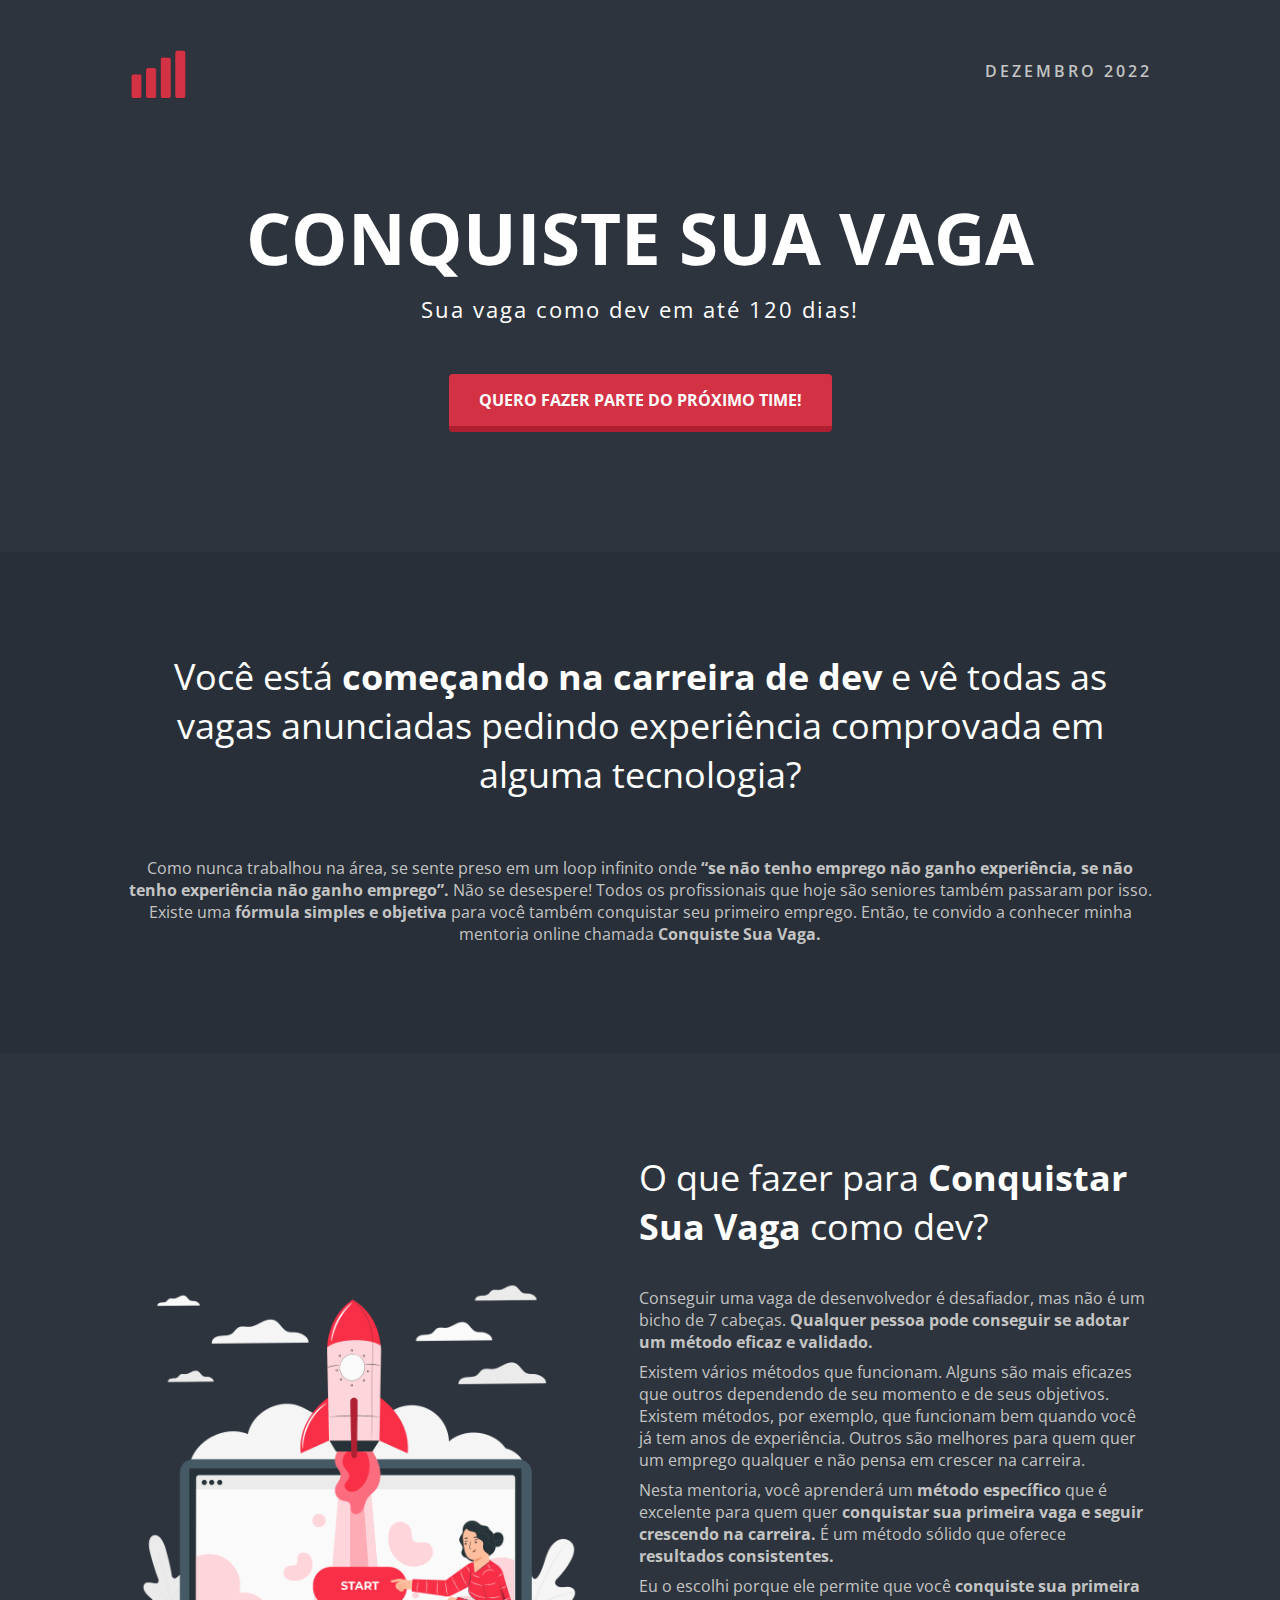
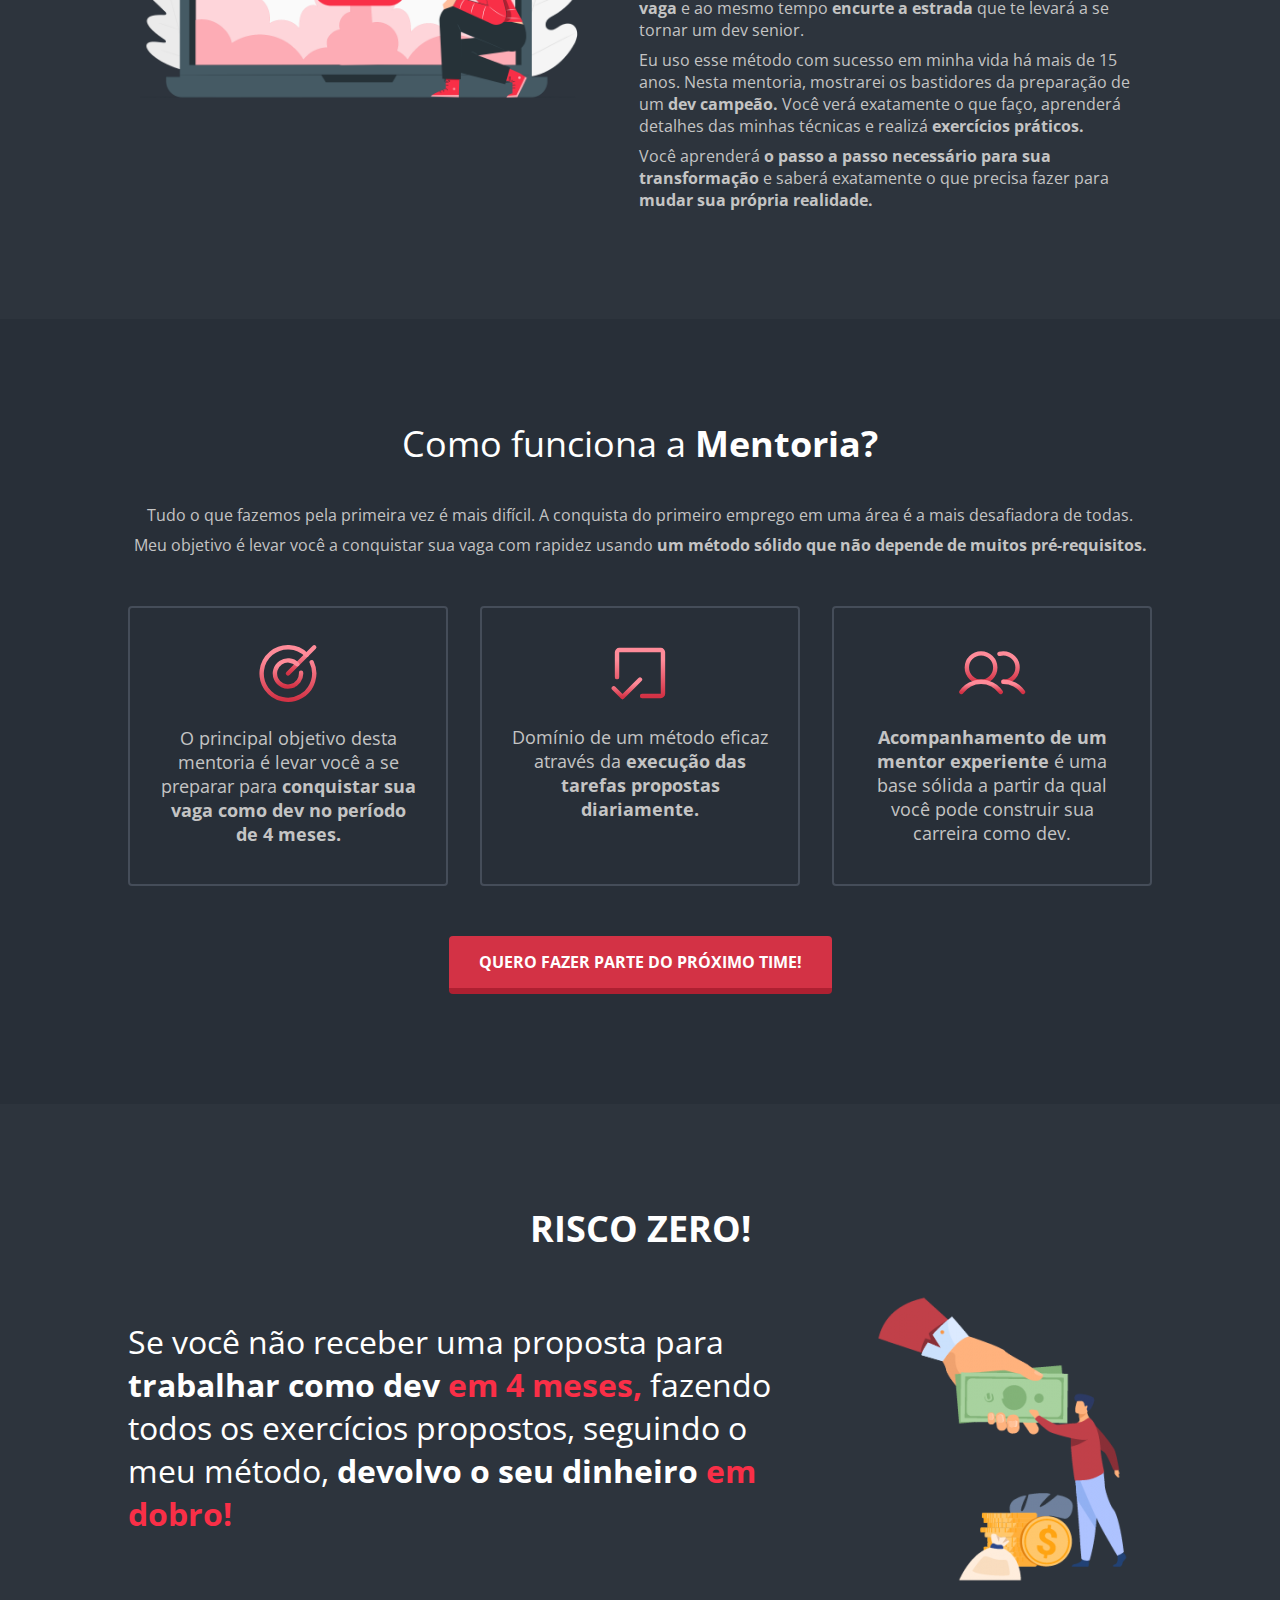
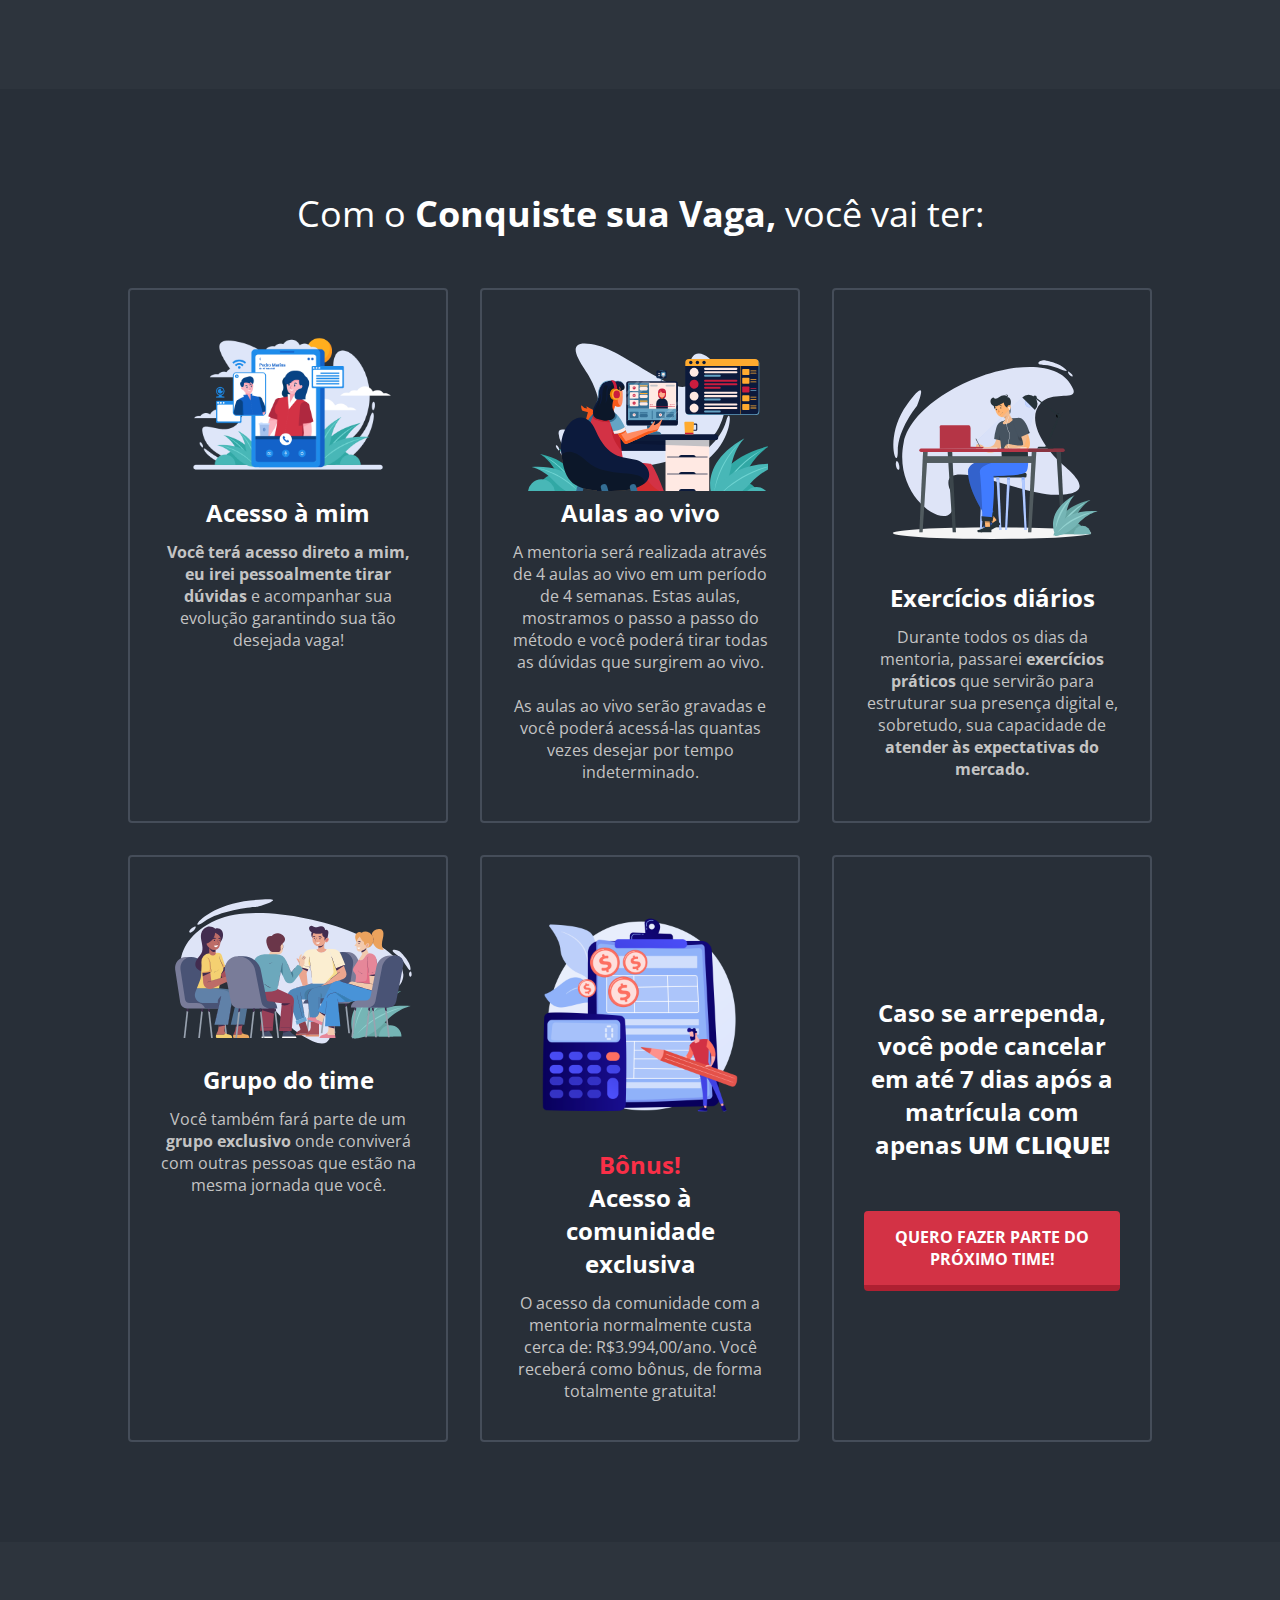
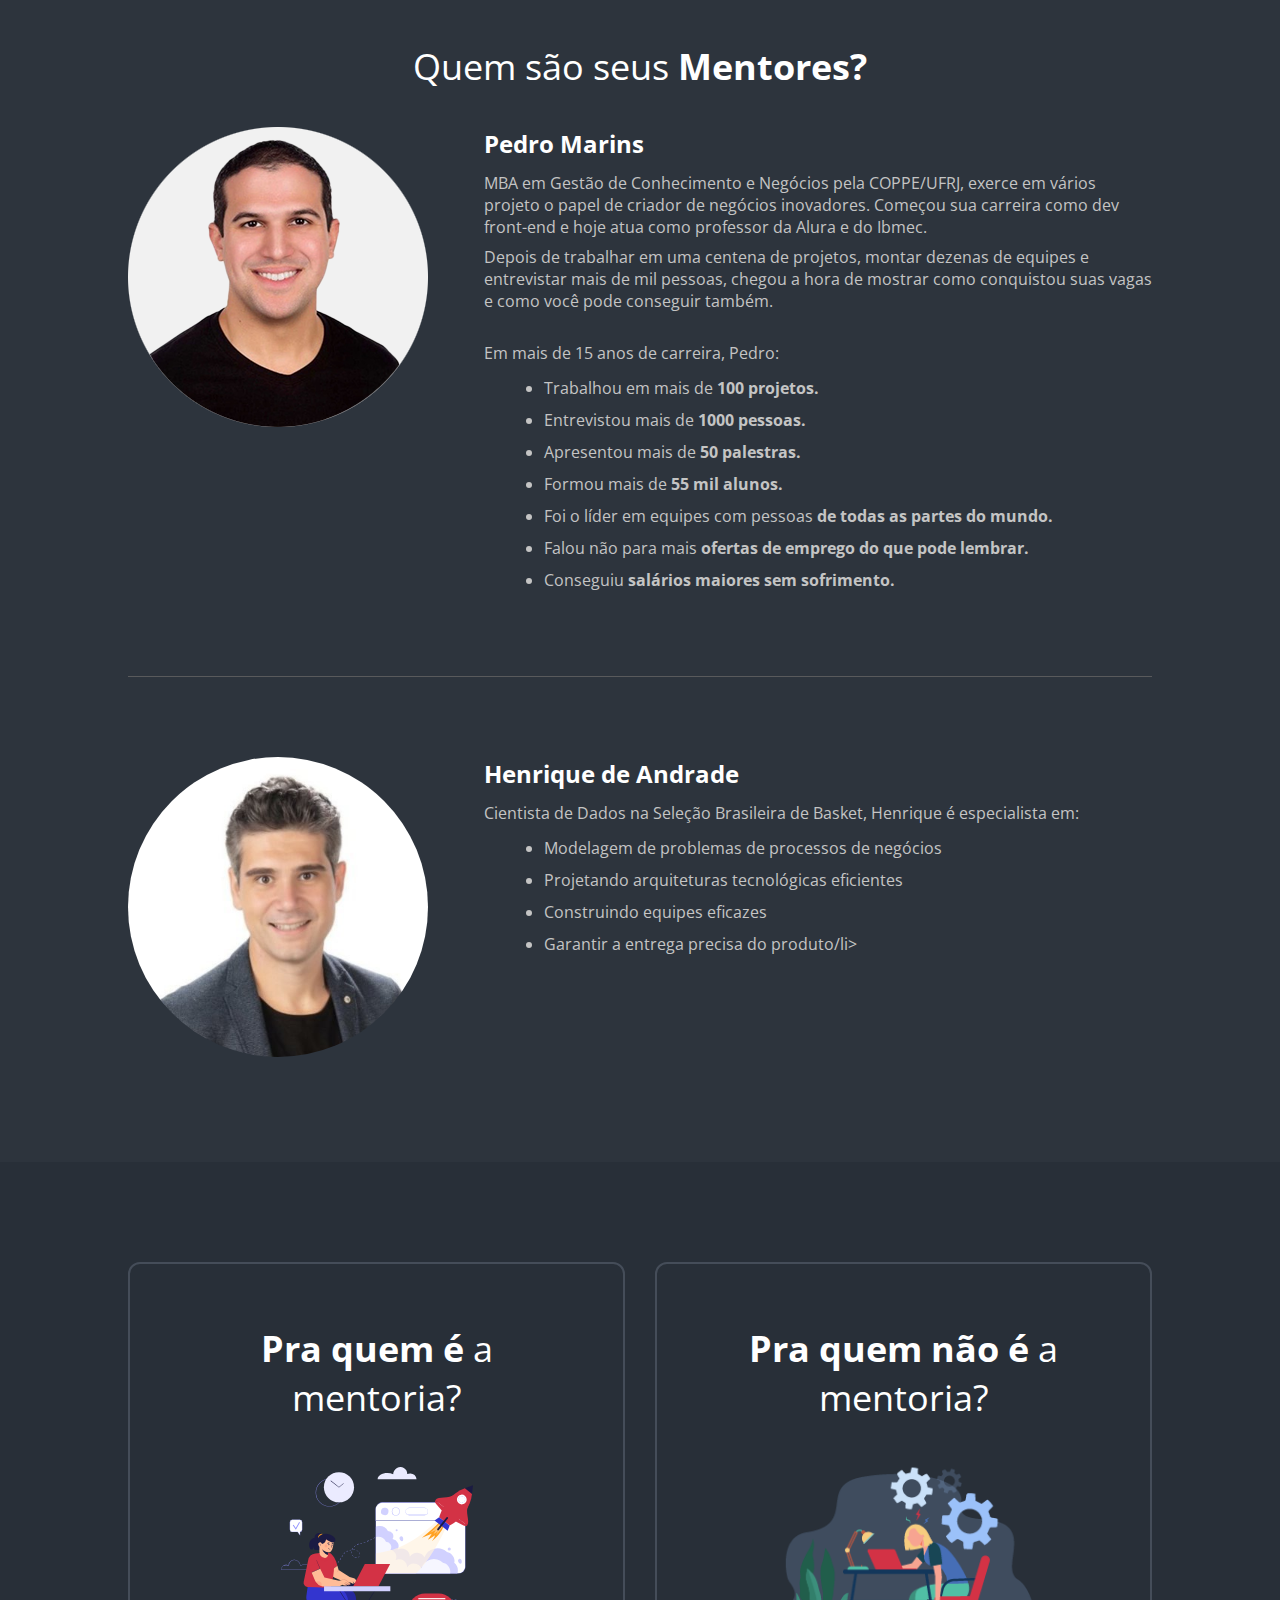
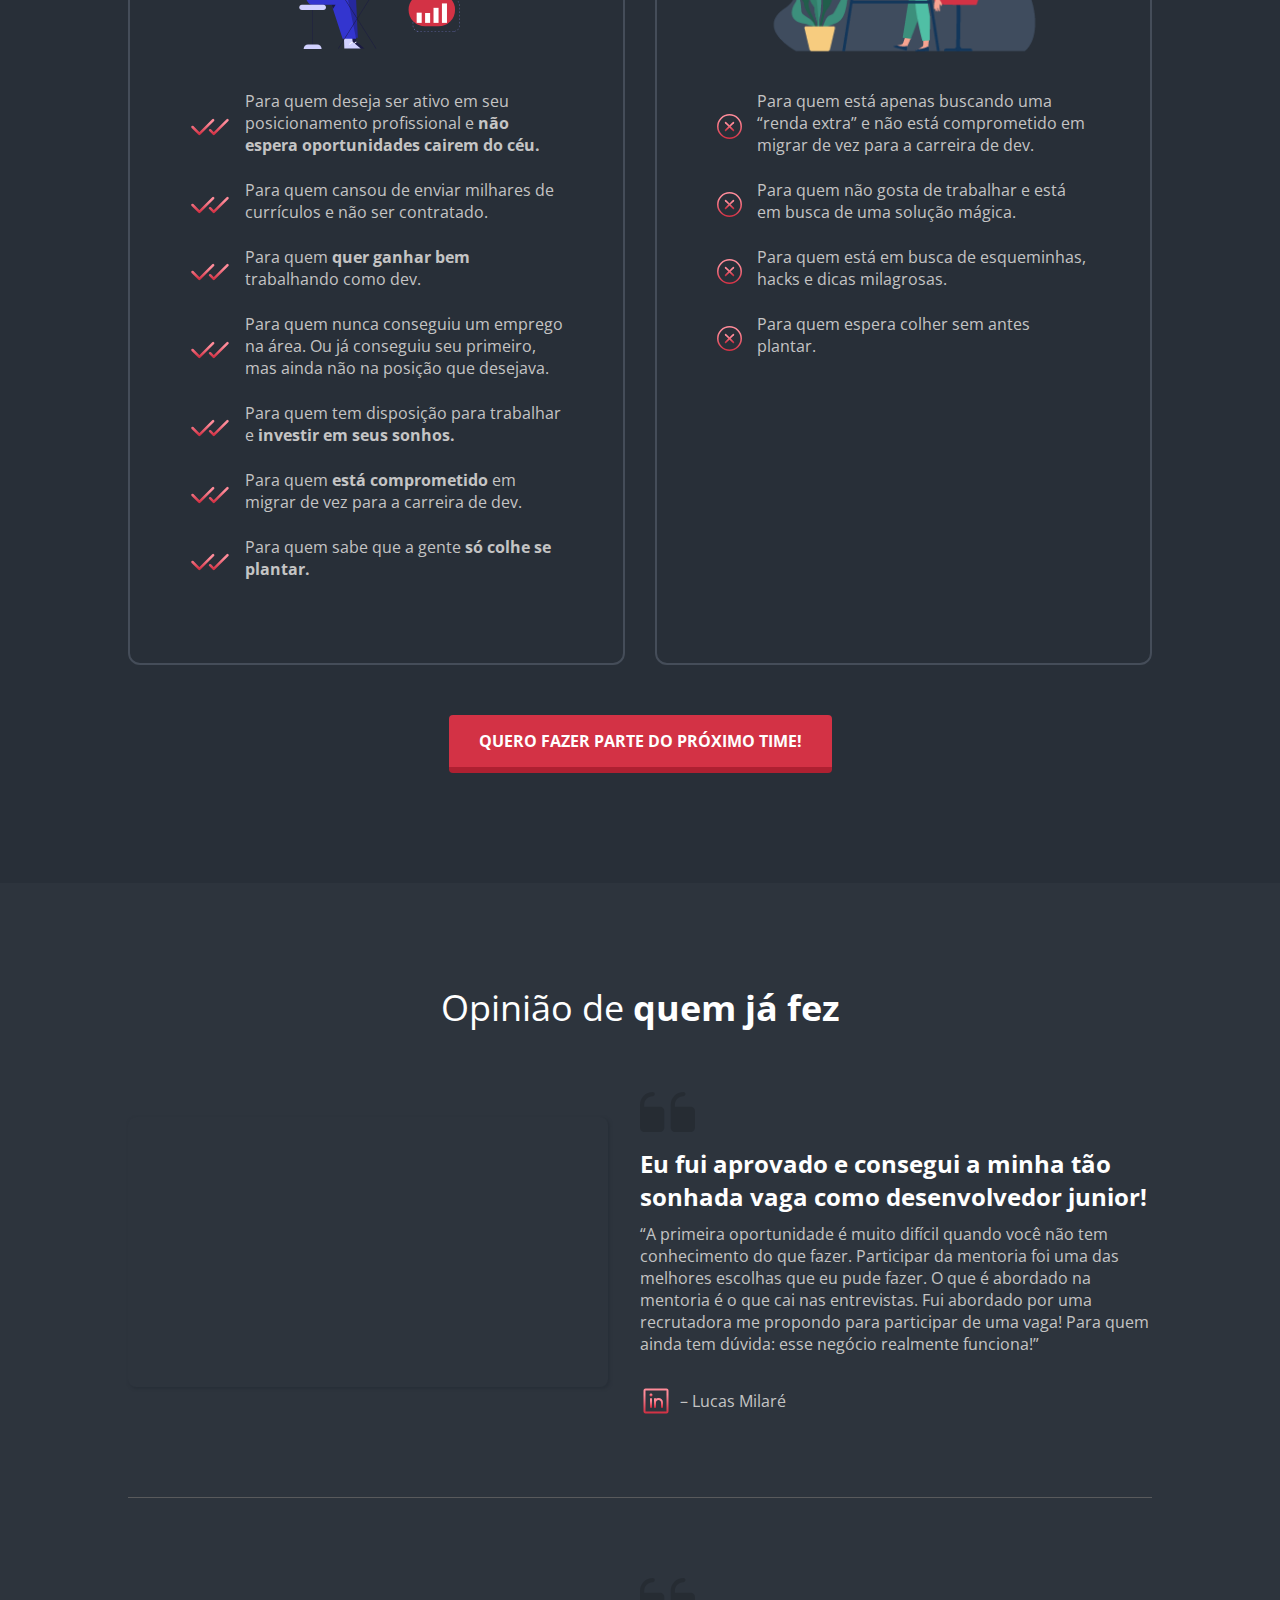
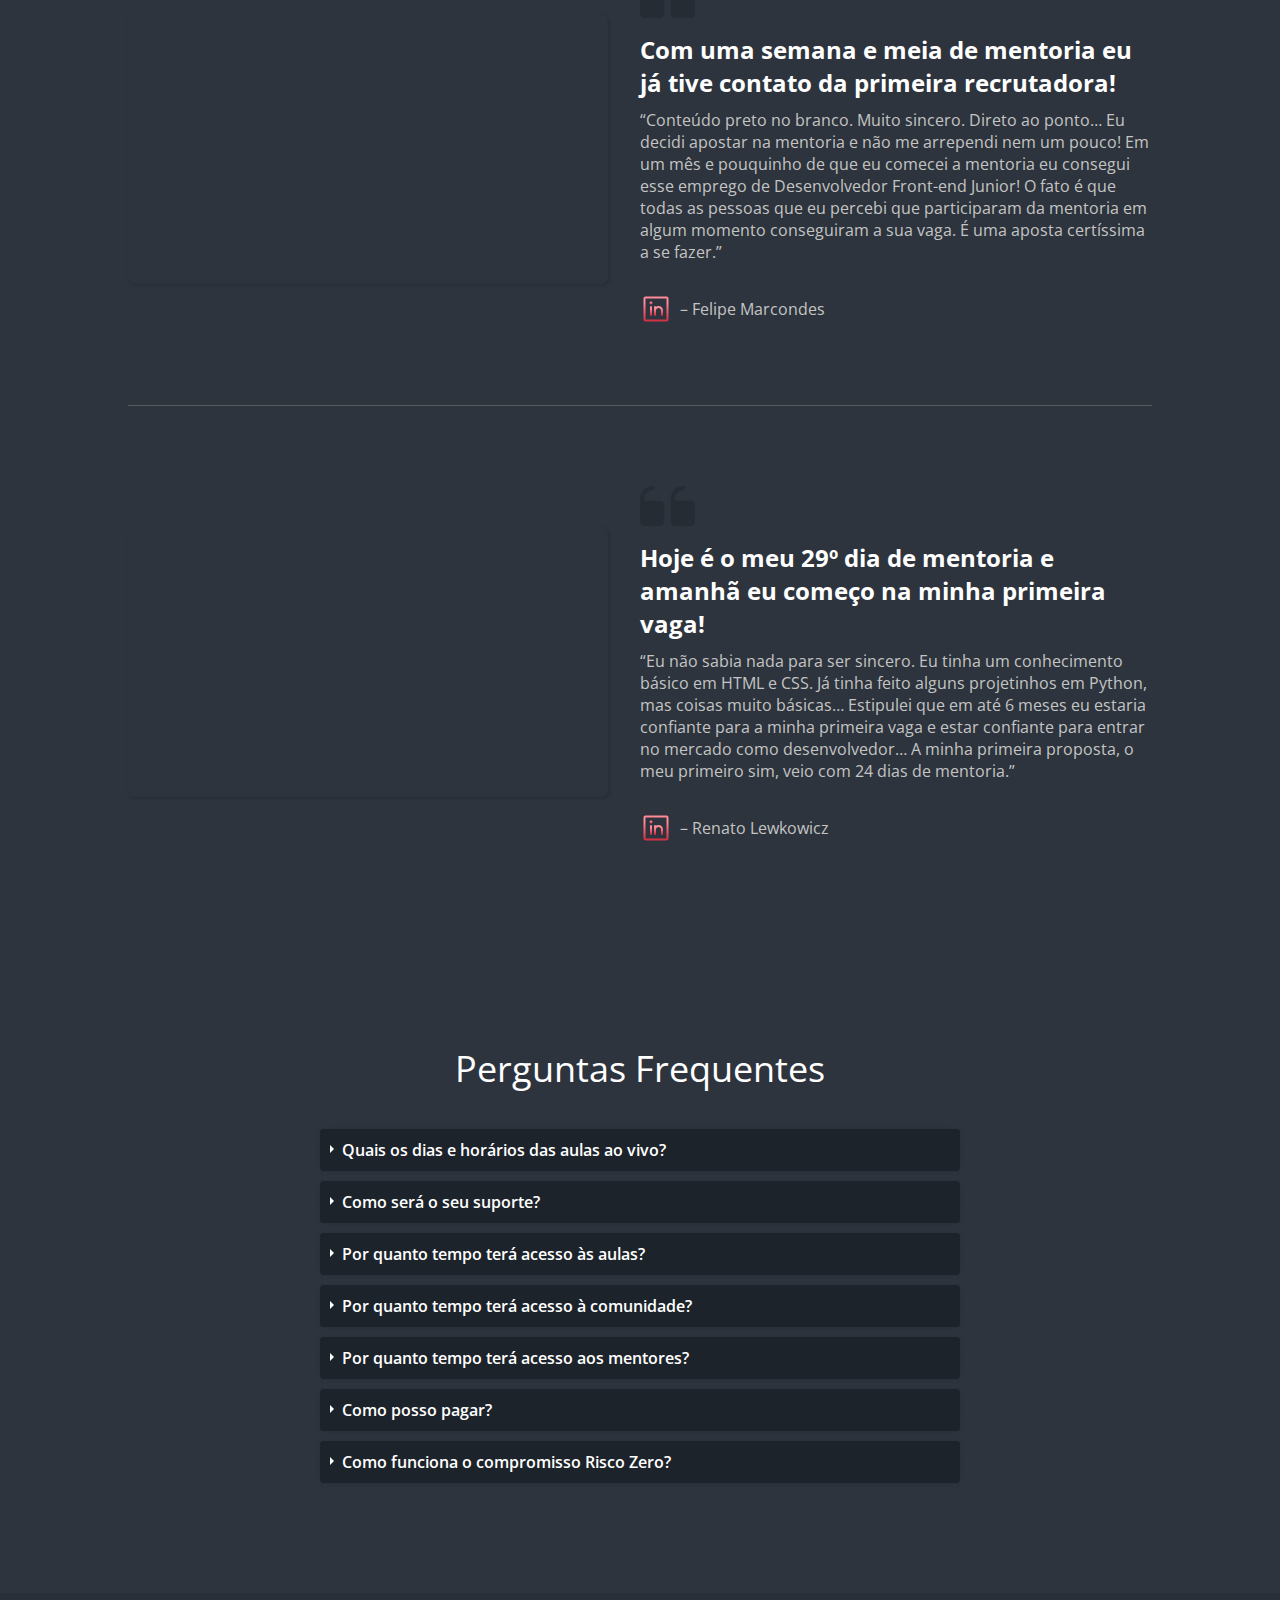
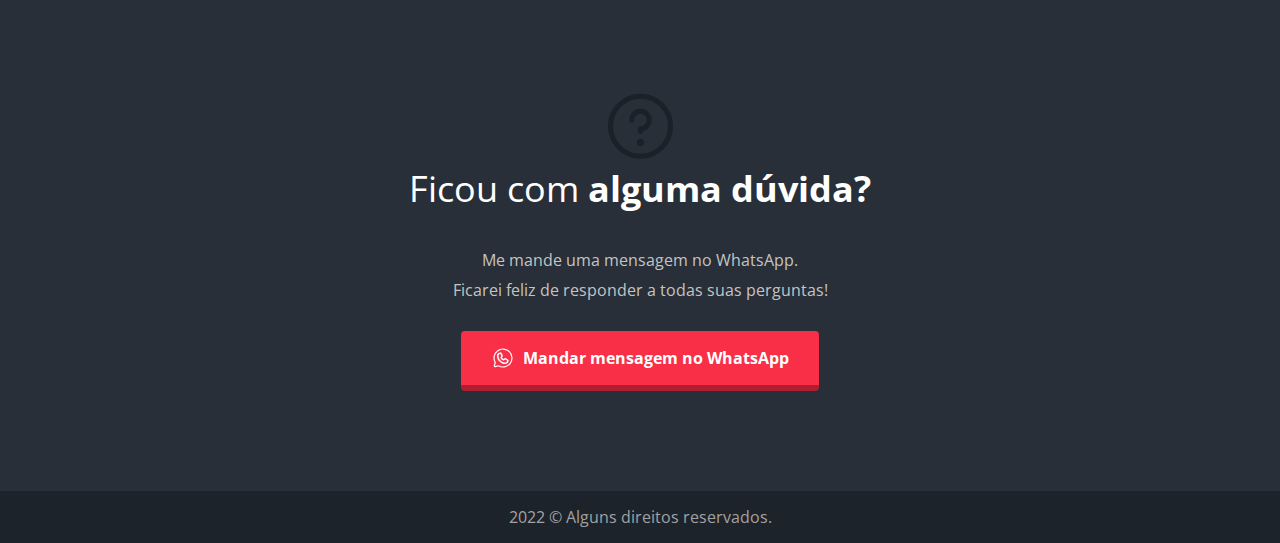
==== commit 17d163f0: "adjust responsive" ====
--- a/index.html
+++ b/index.html
@@ -288,7 +288,7 @@
                     <p>Depois de trabalhar em uma centena de projetos, montar dezenas de equipes e entrevistar mais de
                         mil pessoas, chegou a hora de mostrar como conquistou suas vagas e como você pode conseguir
                         também.</p>
-
+                                    
                     <p><br>
                         Em mais de 15 anos de carreira, Pedro:</p>
 
--- a/css/style.css
+++ b/css/style.css
@@ -61,7 +61,7 @@
 }
 
 main h1 {
-    font-size: 7.2rem;
+    font-size: 7.1rem;
 }
 
 main h2 {
@@ -99,7 +99,7 @@
 }
 
 .content {
-    width: clamp(80vw, 80vw, 95vw);
+    width: 80vw;
     margin: auto;
 }
 
@@ -150,25 +150,6 @@
     font-size: 3.6rem;
     font-weight: bold;
     text-transform: uppercase;
-}
-
-#risk .content {
-    text-align: center;
-    display: flex;
-    align-items: center;
-    justify-content: center;
-    gap: 4rem;
-}
-
-#risk .content h4 {
-    margin-bottom: 2.4rem;
-    font-size: 3.2rem;
-    text-align: left;
-    font-weight: normal;
-}
-
-#risk .content img {
-    width: auto;
 }
 
 #how-works {
@@ -183,6 +164,25 @@
     margin-top: 5rem;
 }
 
+#risk .content {
+    text-align: center;
+    display: flex;
+    align-items: center;
+    justify-content: center;
+    gap: 4rem;
+}
+
+#risk .content h4 {
+    margin-bottom: 2.4rem;
+    font-size: 3.2rem;
+    text-align: left;
+    font-weight: normal;
+}
+
+#risk .content img {
+    width: auto;
+}
+
 .icon-box {
     text-align: center;
     align-items: center;
@@ -242,7 +242,7 @@
 }
 
 #about-expert .content {
-    margin-top: 8rem;
+    margin-top: 2rem;
     display: flex;
     gap: 3.2rem;
 }
@@ -280,10 +280,11 @@
 #for-who .content {
     display: flex;
     justify-content: center;
-    gap: 4rem;
+    gap: 3rem;
 }
 
 #for-who .content-left, #for-who .content-right {
+    width: 50%;
     text-align: center;
     border: 2px solid var(--border-iconbox);
     border-radius: 12px;
@@ -291,7 +292,7 @@
 }
 
 #for-who .img-wrapper {
-    height: 23rem;
+    height: 20rem;
     margin-bottom: 3.2rem;
 }
 
@@ -436,4 +437,76 @@
     text-align: center;
     color: #a2a2a2;
     background-color: #1d232a;  
+}
+
+@media (max-width: 890px) {
+    .content {
+        width: 95vw;
+        margin: auto;        
+    }
+
+    main {
+        padding: 10px;
+    }
+}
+
+@media (max-width: 690px) {
+
+    header {
+        font-size: 1.3rem;
+    }
+
+    main h1 {
+        font-size: 5rem;
+    }
+
+    #method .content, #method .content h3 {
+        display: inline-block;
+        text-align: center;
+    }
+
+    #how-works .icon-box-wrapper,
+    #inside-csv .icon-box-wrapper {
+        display: inline-block;
+    }
+
+    #how-works .icon-box,
+    #inside-csv .icon-box {
+        margin-top: 2rem;
+    }
+
+    #risk .content {
+        display: inline-block;
+    }
+
+    #risk .content h4 {
+        text-align: center;
+    }
+
+    #about-expert .content {
+        display: inline-block;
+        padding: 5px;
+    }
+
+    #about-expert .content h4 {
+        margin: 2rem auto;
+    }
+
+    #for-who .content {
+        display: inline-block;
+    }
+
+    #for-who .content-left, #for-who .content-right {
+        width: 100%;
+        padding: 4rem;
+        margin-bottom: 2rem;
+    }
+
+    #depositions .depo-item {
+        display: inline-block;
+    }
+
+    details {
+        width: 90%
+    }        
 }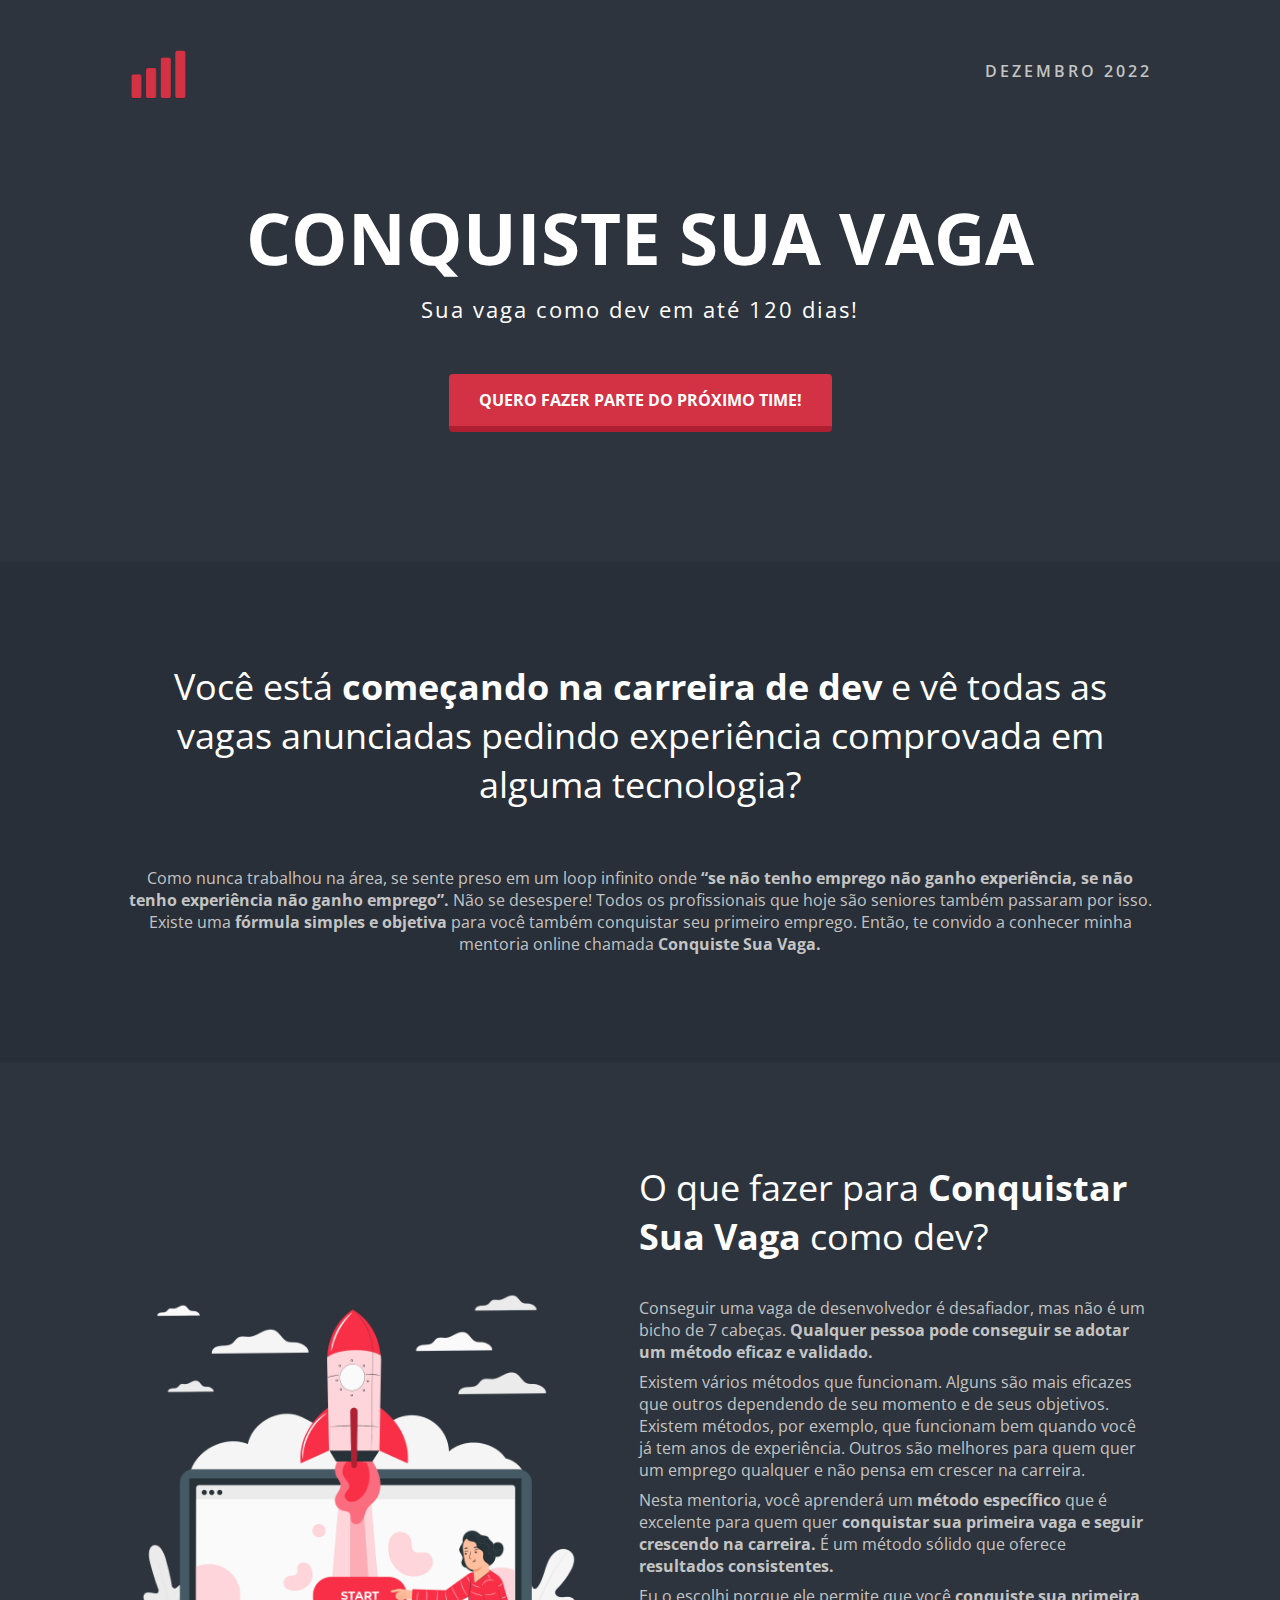
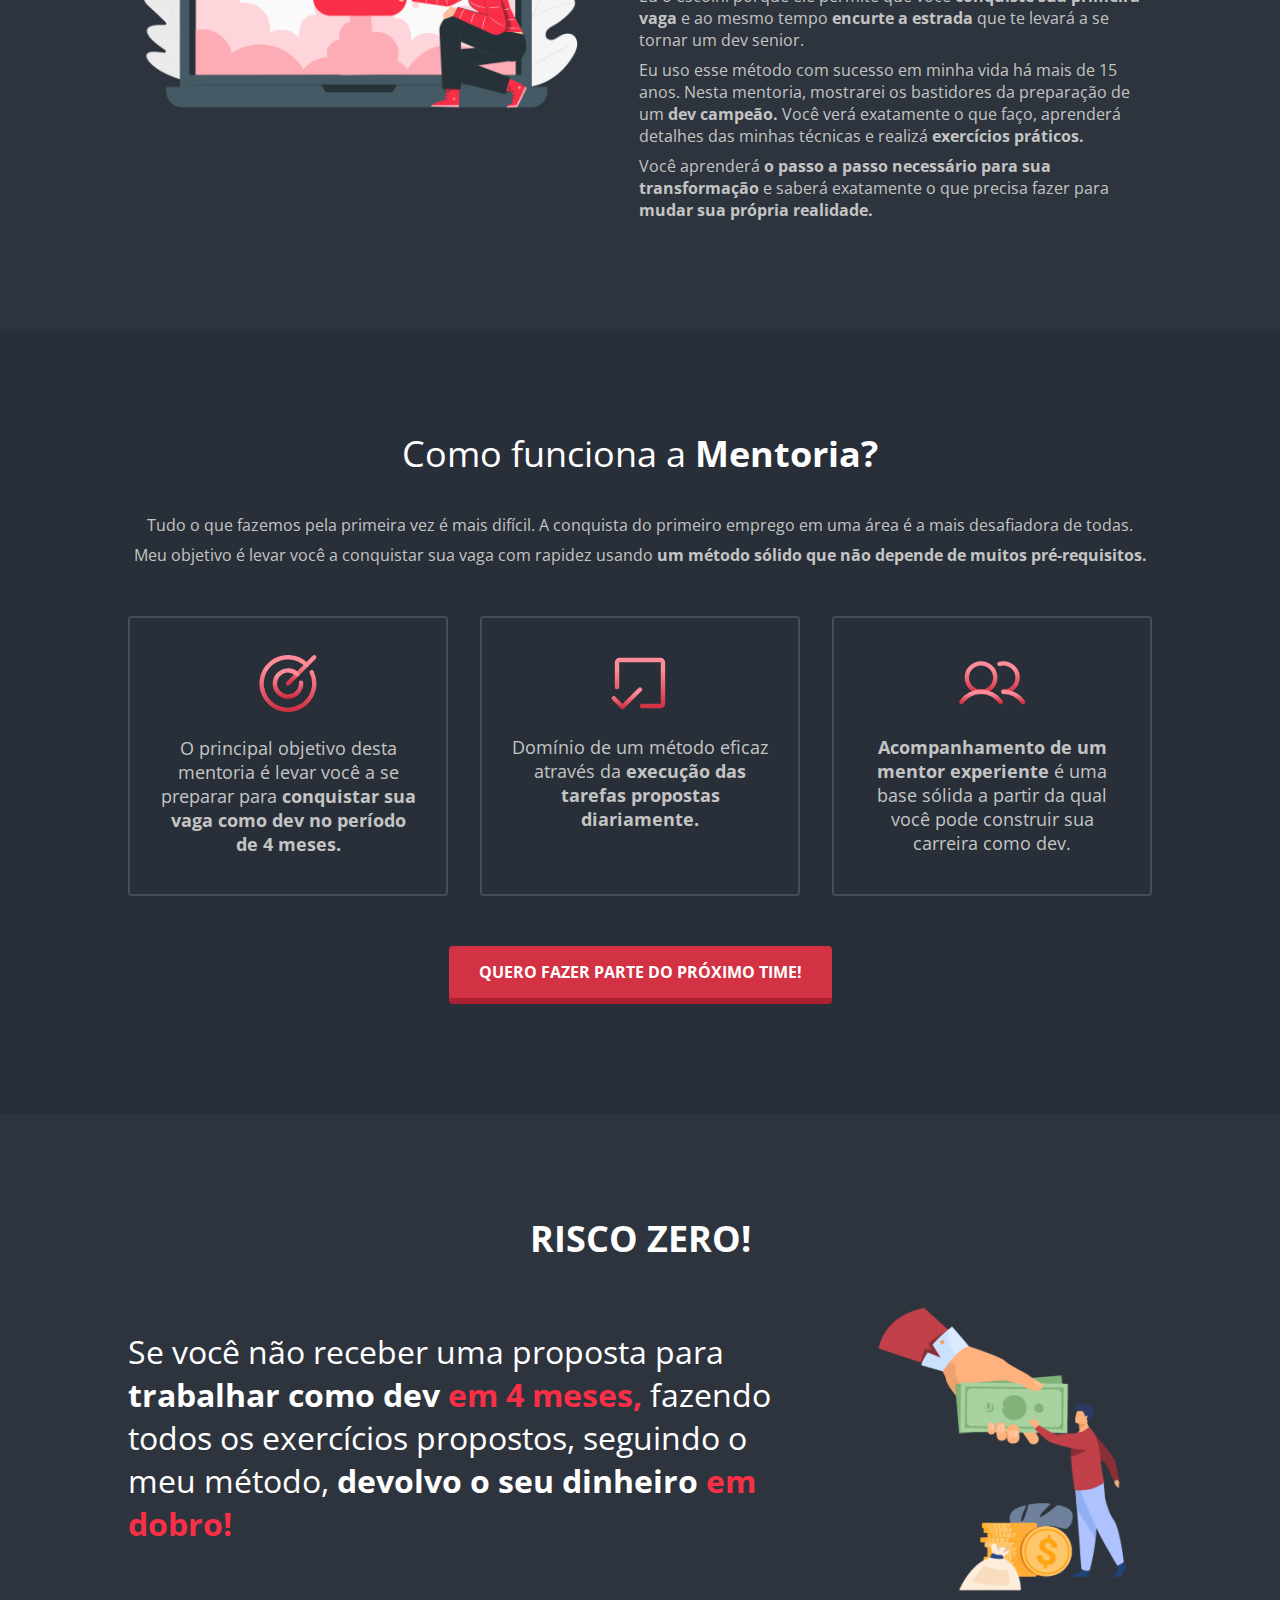
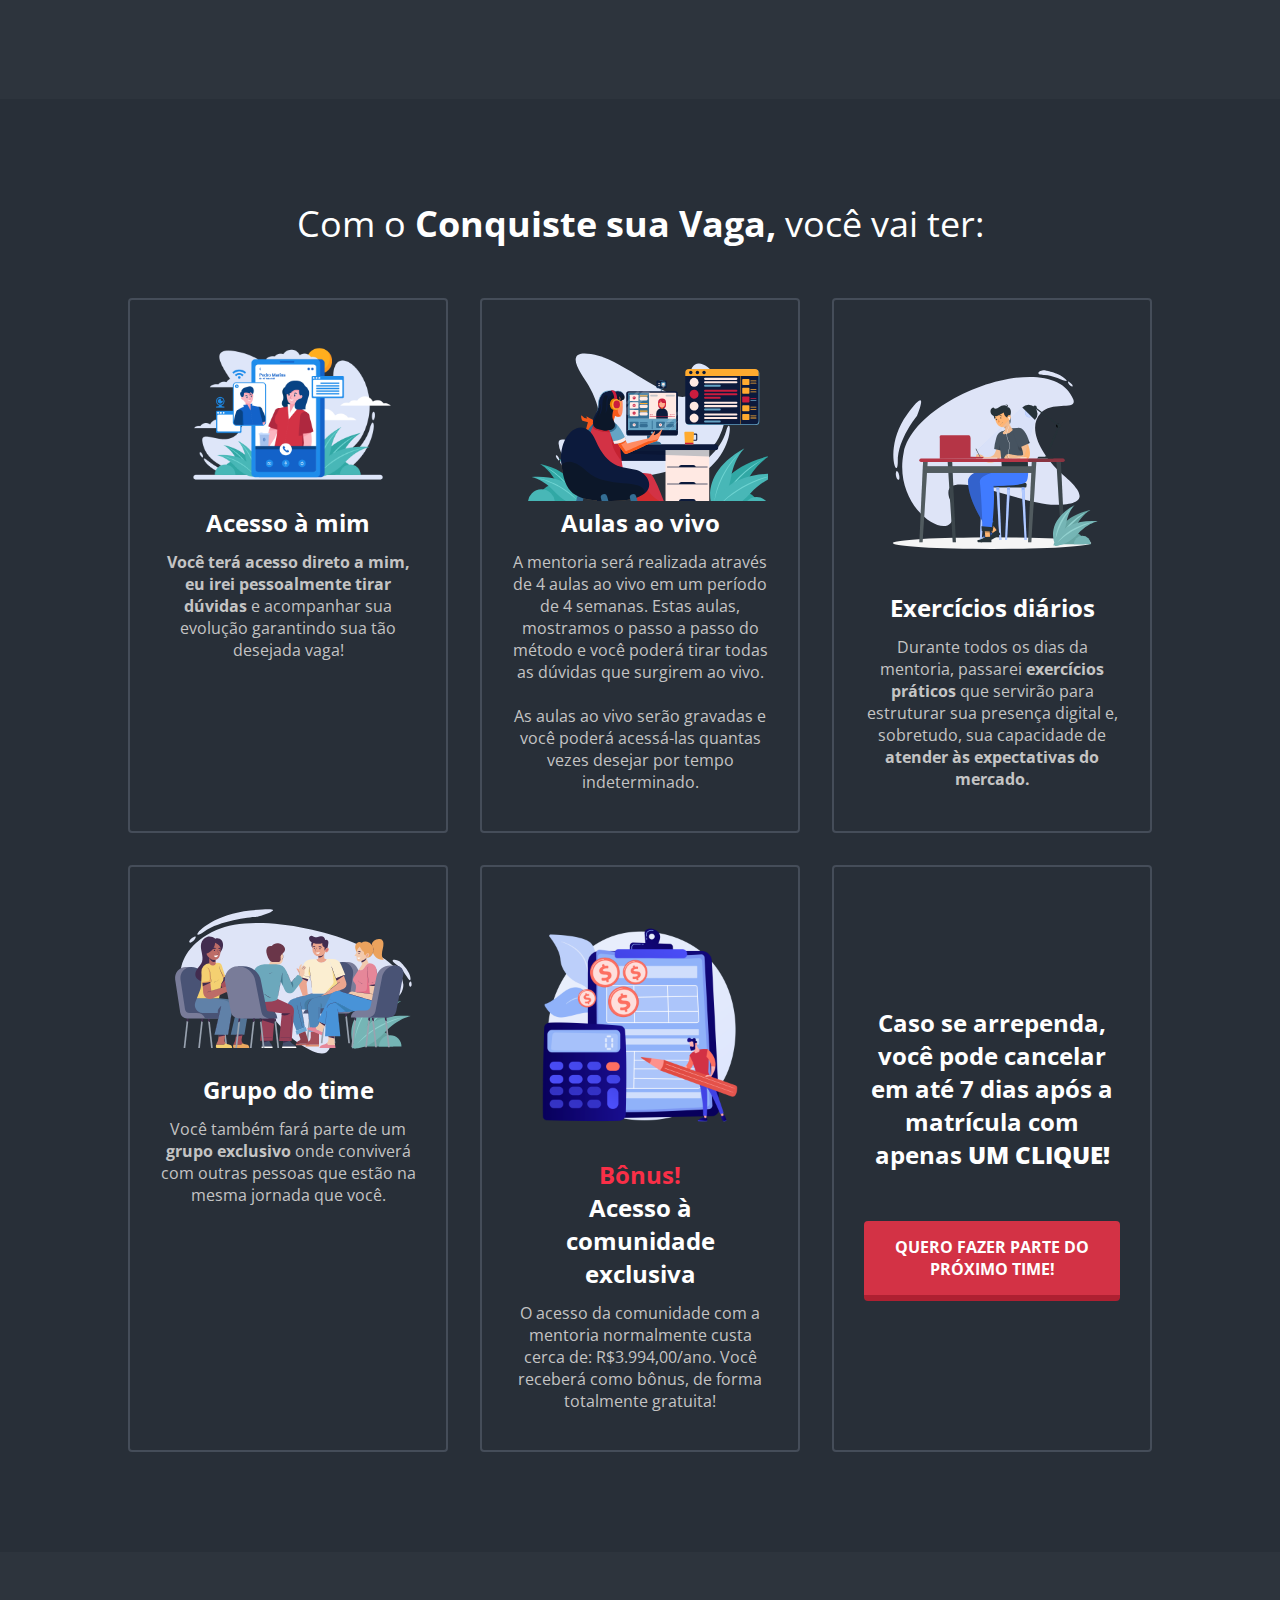
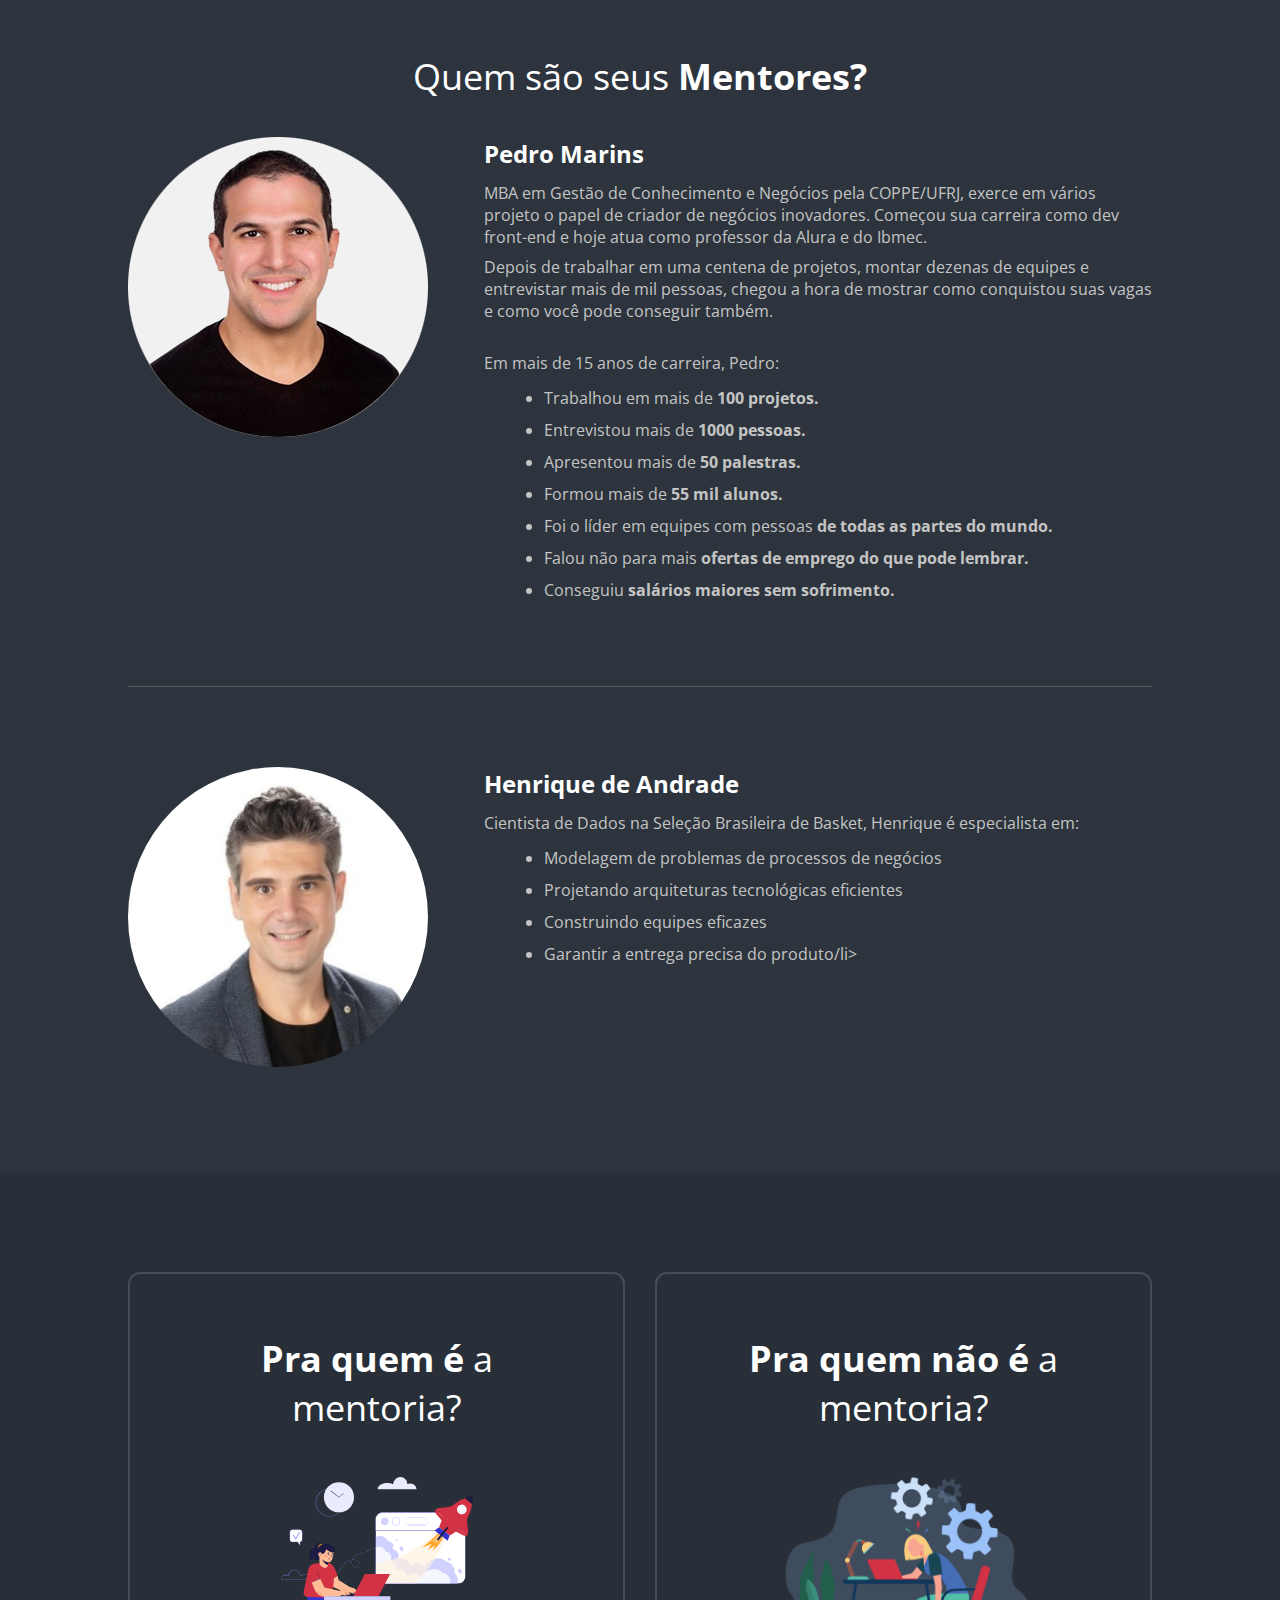
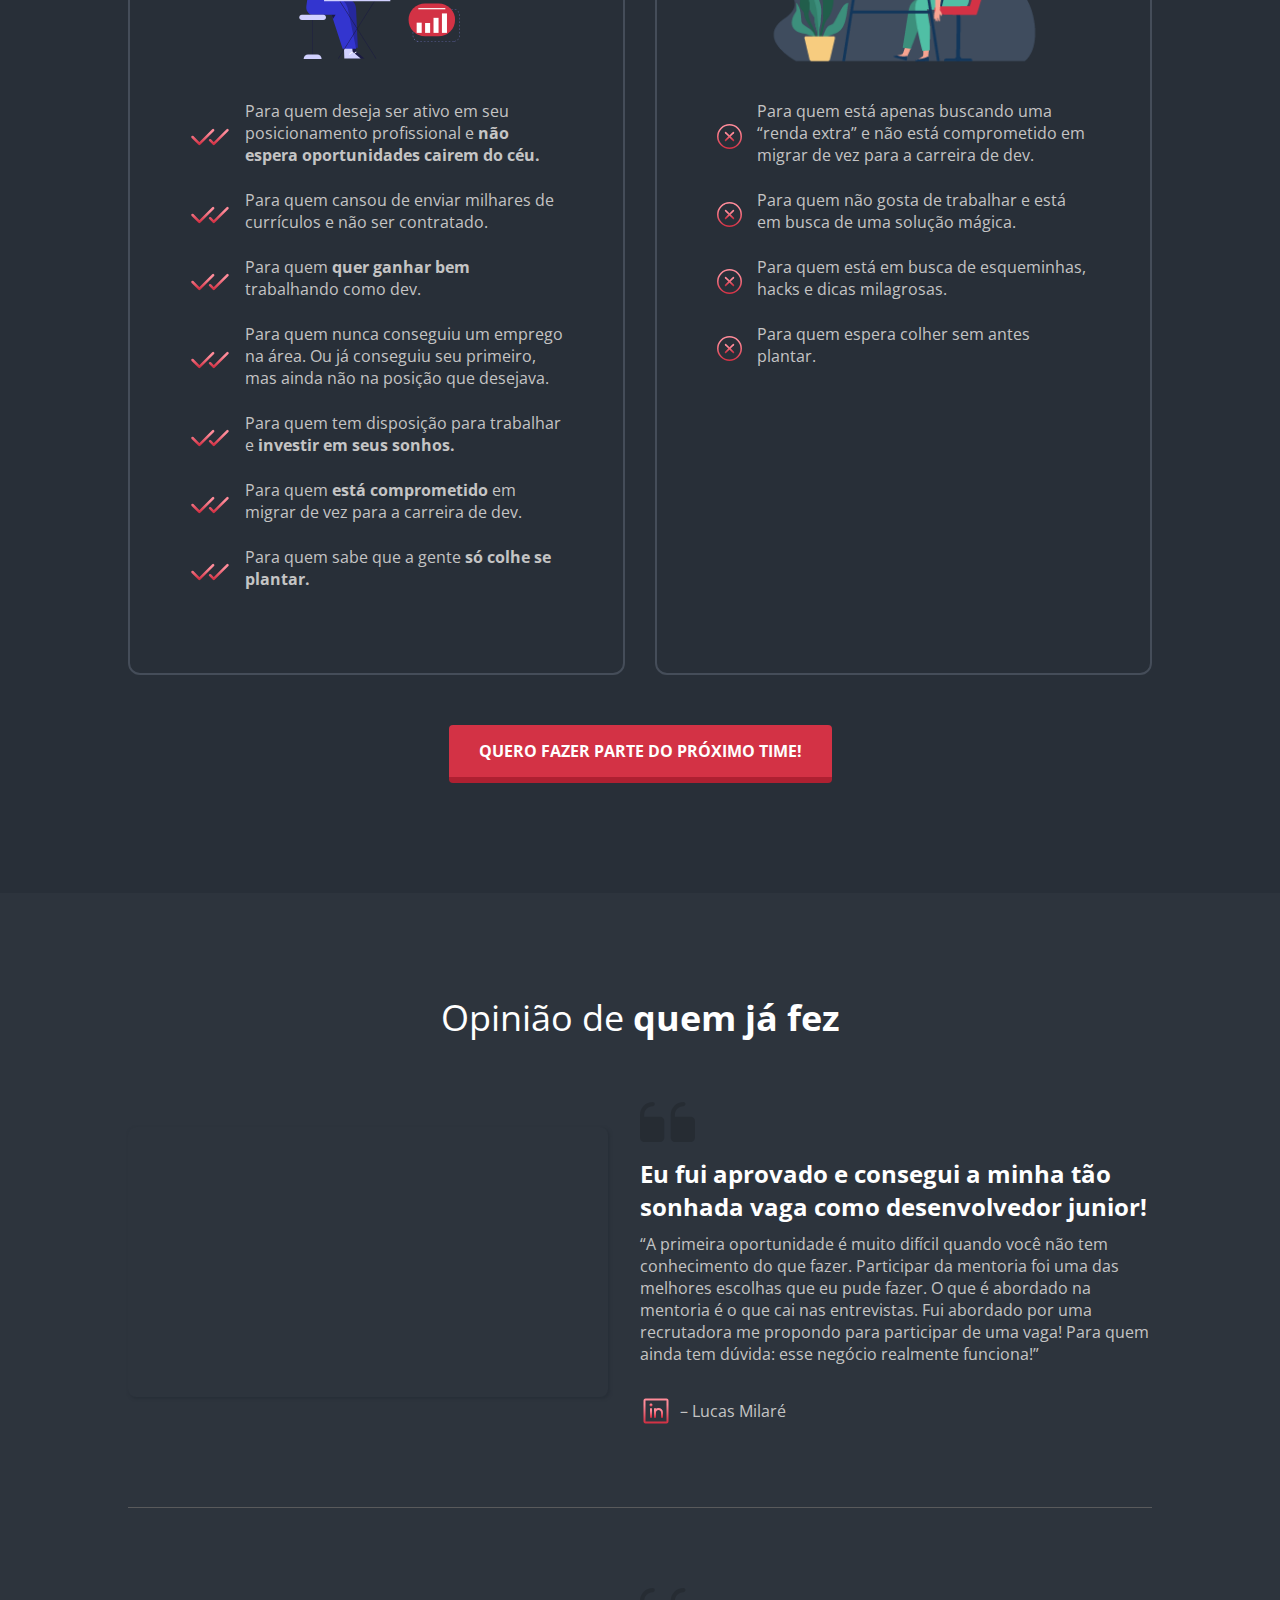
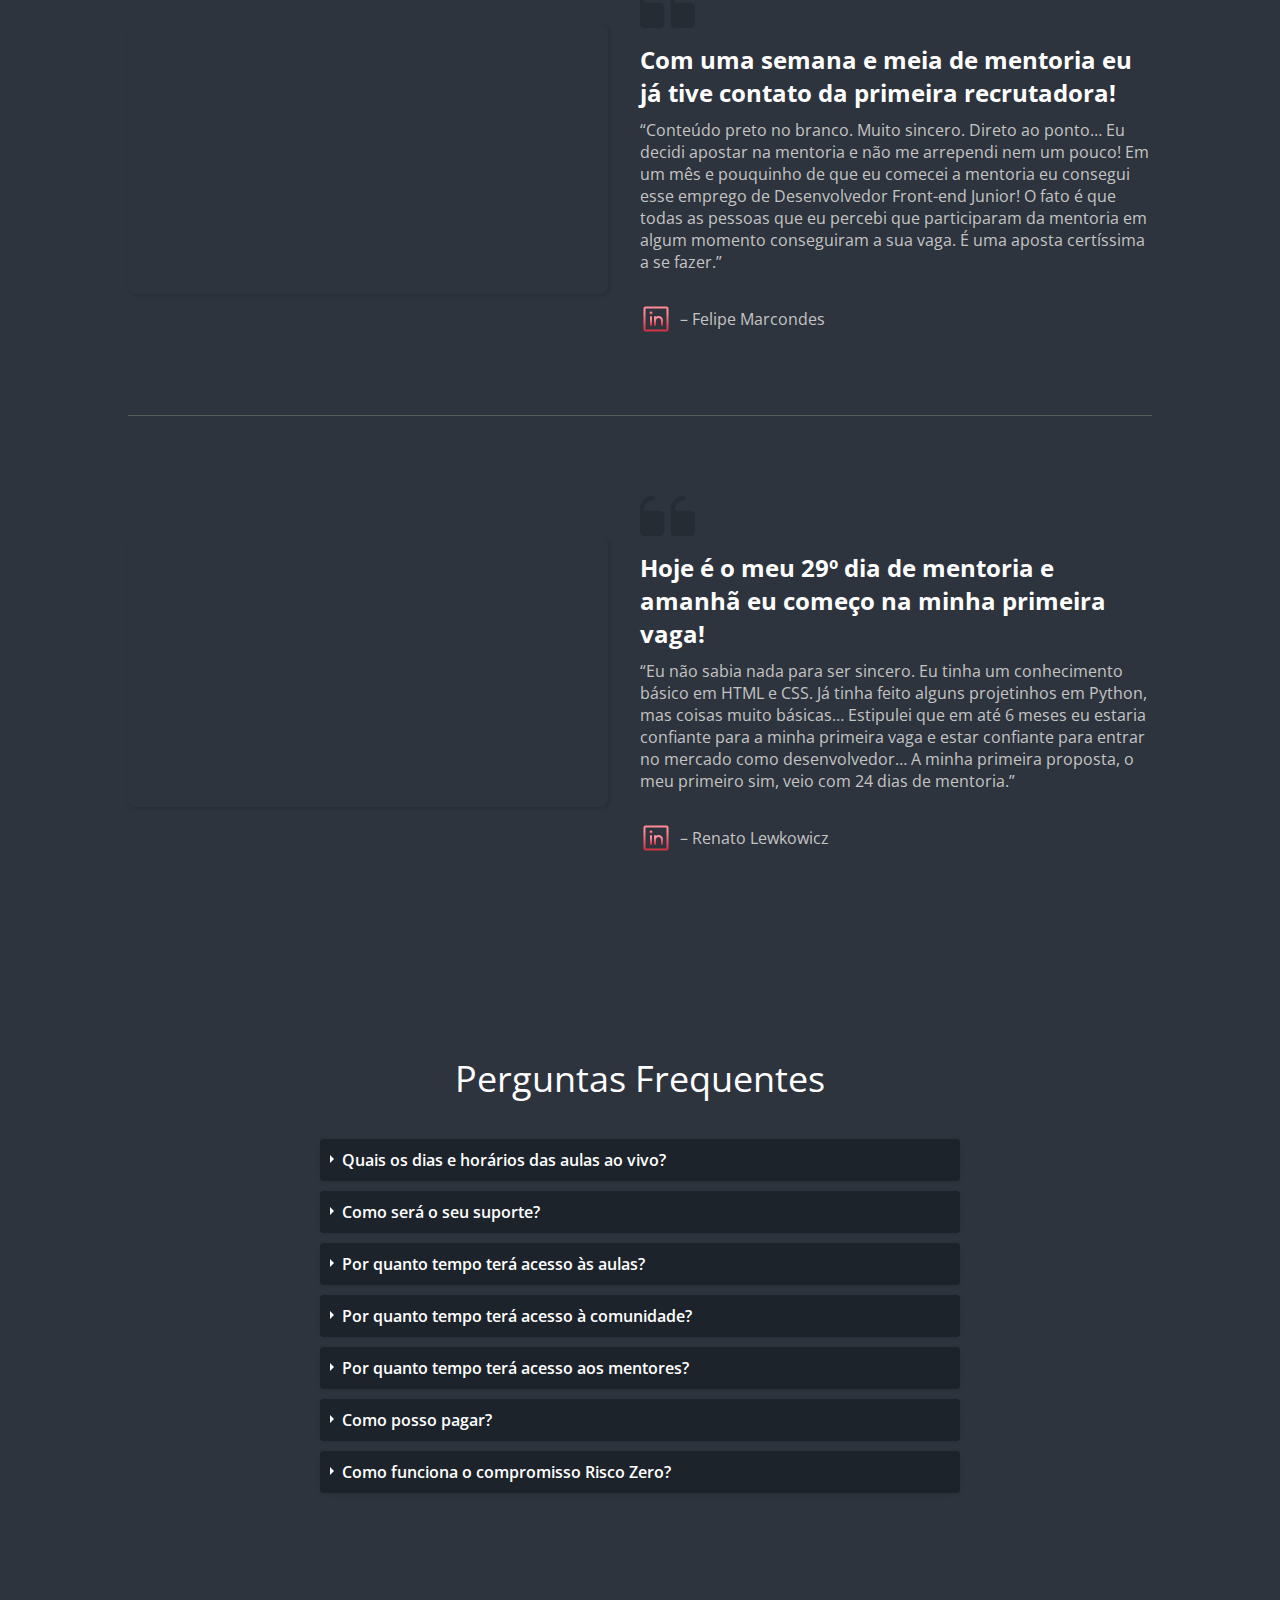
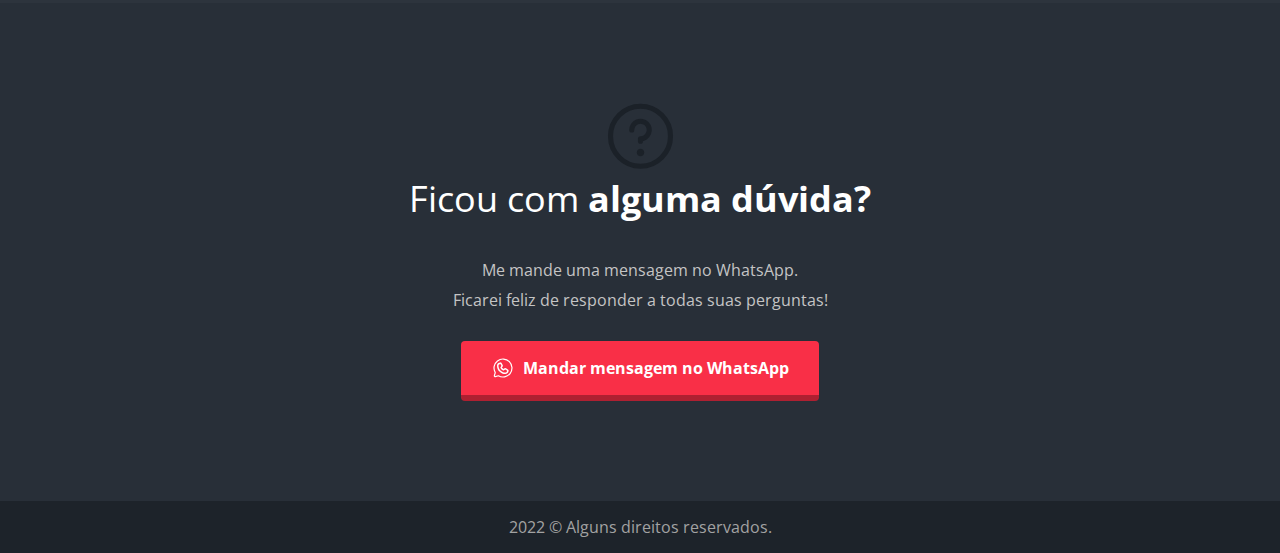
==== commit bb0af76f: "adjust main background" ====
--- a/index.html
+++ b/index.html
@@ -4,7 +4,7 @@
 <head>
     <meta charset="UTF-8">
     <meta name="viewport" content="width=device-width, initial-scale=1.0">
-    <title>Conquiste sua Vaga - por Pedro Marins</title>
+    <title>Conquiste sua Vaga por Pedro Marins</title>
 
     <link rel="icon" type="image/png" href="assets/favicon.png" />
     <link rel="stylesheet" href="css/style.css">
@@ -24,7 +24,7 @@
         <main>
             <h1>CONQUISTE SUA VAGA</h1>
             <h2>Sua vaga como dev em até 120 dias!</h2>
-            <button>QUERO FAZER PARTE DO PRÓXIMO TIME!</button>
+            <a href="/checkout.html" class="cta-button">QUERO FAZER PARTE DO PRÓXIMO TIME!</a>
         </main>
 
         <section id="pains" class="dark-bg">
@@ -195,7 +195,7 @@
                             você pode construir sua carreira como dev.</strong></p>
                     </div>
                 </div>
-                <button>QUERO FAZER PARTE DO PRÓXIMO TIME!</button>
+                <a href="/checkout.html" class="cta-button">QUERO FAZER PARTE DO PRÓXIMO TIME!</a>
 
             </div>
         </section>
@@ -262,7 +262,7 @@
                     <div class="icon-box">
                         <div class="text-wrapper">
                             <h4>Caso se arrependa, você pode cancelar em até 7 dias após a matrícula com apenas <strong>UM CLIQUE!</strong></h4>
-                            <button>QUERO FAZER PARTE DO PRÓXIMO TIME!</button>
+                            <a href="/checkout.html" class="cta-button">QUERO FAZER PARTE DO PRÓXIMO TIME!</a href="/checkout.html" class="cta-button">
                         </div>
                     </div>
 
@@ -399,7 +399,7 @@
 
                 </div>
             </div>
-            <button>QUERO FAZER PARTE DO PRÓXIMO TIME!</button>
+            <a href="/checkout.html" class="cta-button">QUERO FAZER PARTE DO PRÓXIMO TIME!</a href="/checkout.html" class="cta-button">
         </section>
 
         <section id="depositions">
--- a/css/style.css
+++ b/css/style.css
@@ -54,10 +54,23 @@
     width: 60px;
 }
 
-main {
-    margin-top: 4rem;
-    text-align: center;
-    margin-bottom: 12rem;
+main {    
+    padding-top: 4rem;
+    text-align: center;
+    padding-bottom: 12rem;
+}
+
+main::before {
+    content: "";
+    background-image: url("https://images.unsplash.com/photo-1517180102446-f3ece451e9d8?ixlib=rb-4.0.3&ixid=MnwxMjA3fDB8MHxwaG90by1wYWdlfHx8fGVufDB8fHx8&auto=format&fit=crop&w=1170&q=80");
+    background-size: cover;
+    position: absolute;
+    top: 0px;
+    right: 0px;
+    bottom: 0px;
+    left: 0px;
+    z-index: -1;
+    opacity: .1;
 }
 
 main h1 {
@@ -71,7 +84,9 @@
     letter-spacing: .2rem;
 }
 
-button {
+.cta-button {
+    text-decoration: none;
+    width: fit-content;
     display: flex;
     margin: 5rem auto 1rem;
     padding: 1.5rem 3rem;
@@ -90,11 +105,11 @@
     transition: background-color .3s;
 }
 
-button:hover {
+.cta-button:hover {
     background-color: var(--dark-primary);
 }
 
-button:active {
+.cta-button:active {
     background-color: var(--light-primary);
 }
 
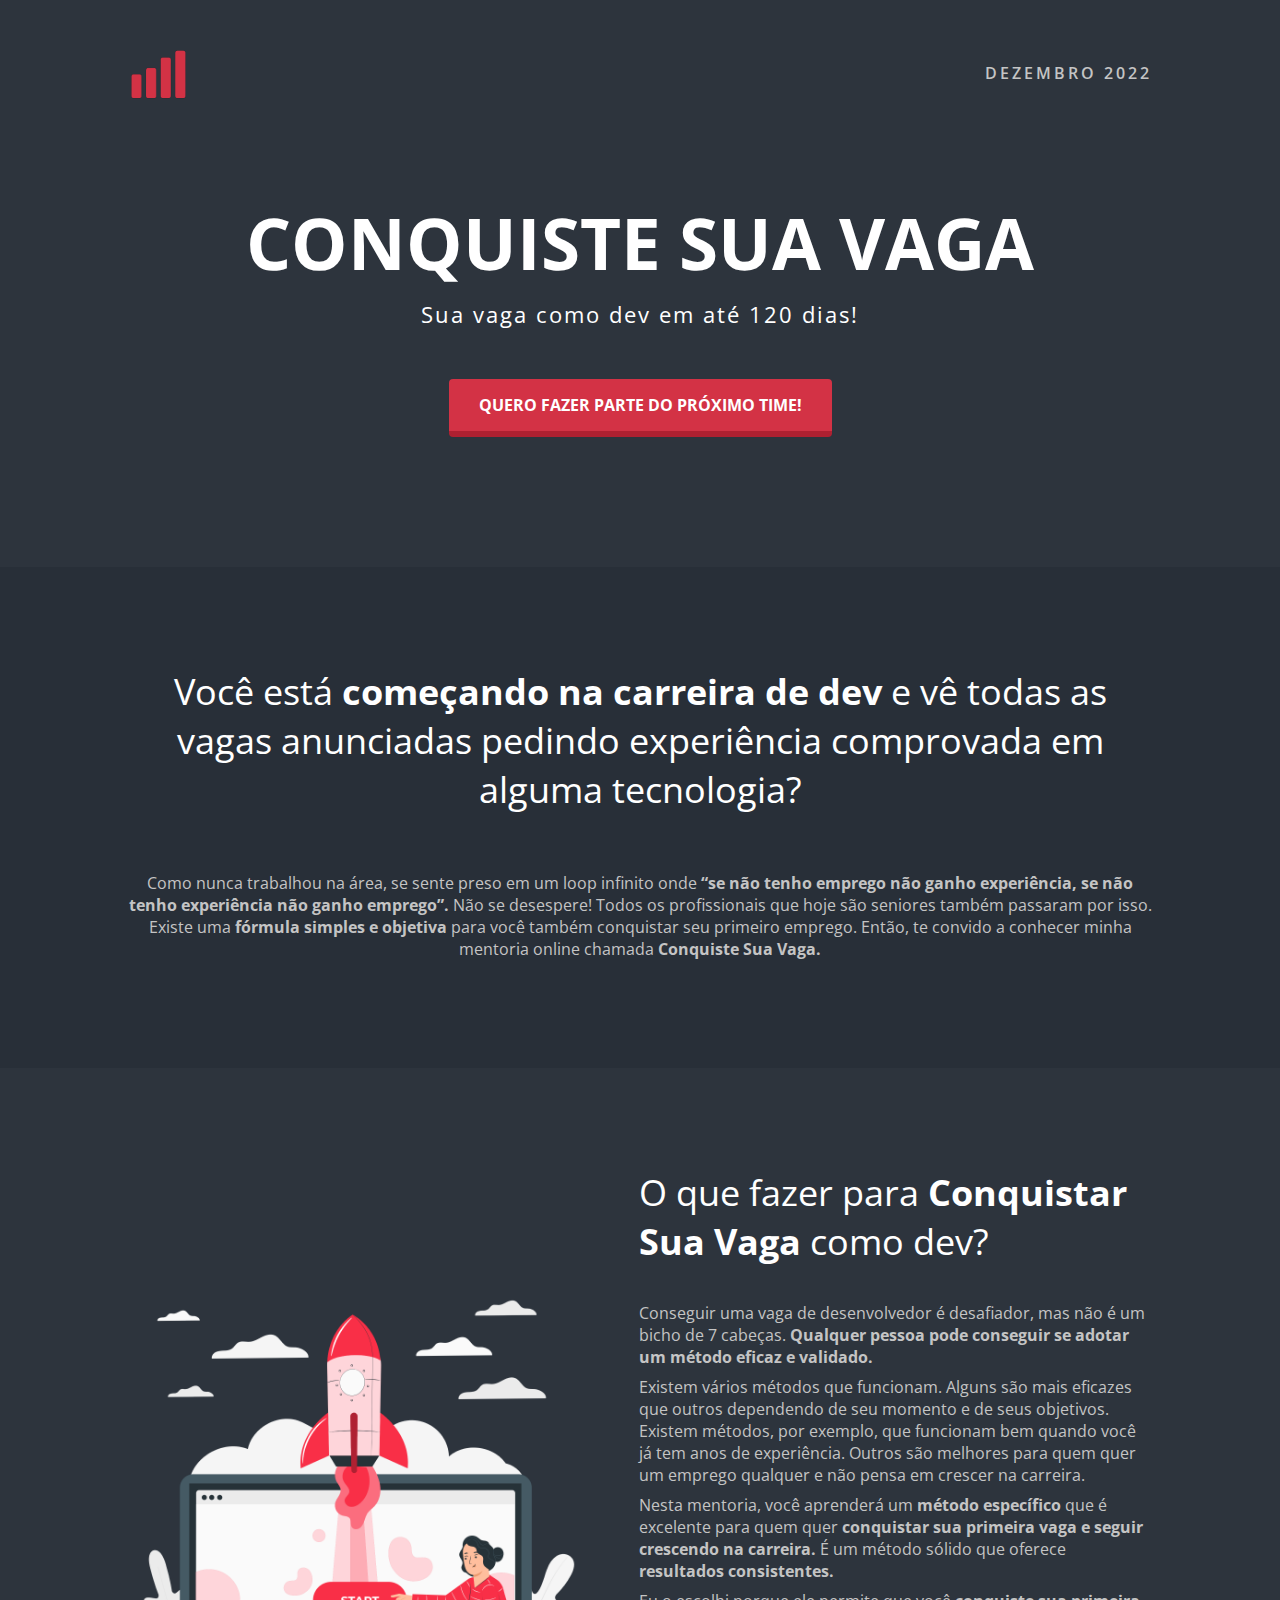
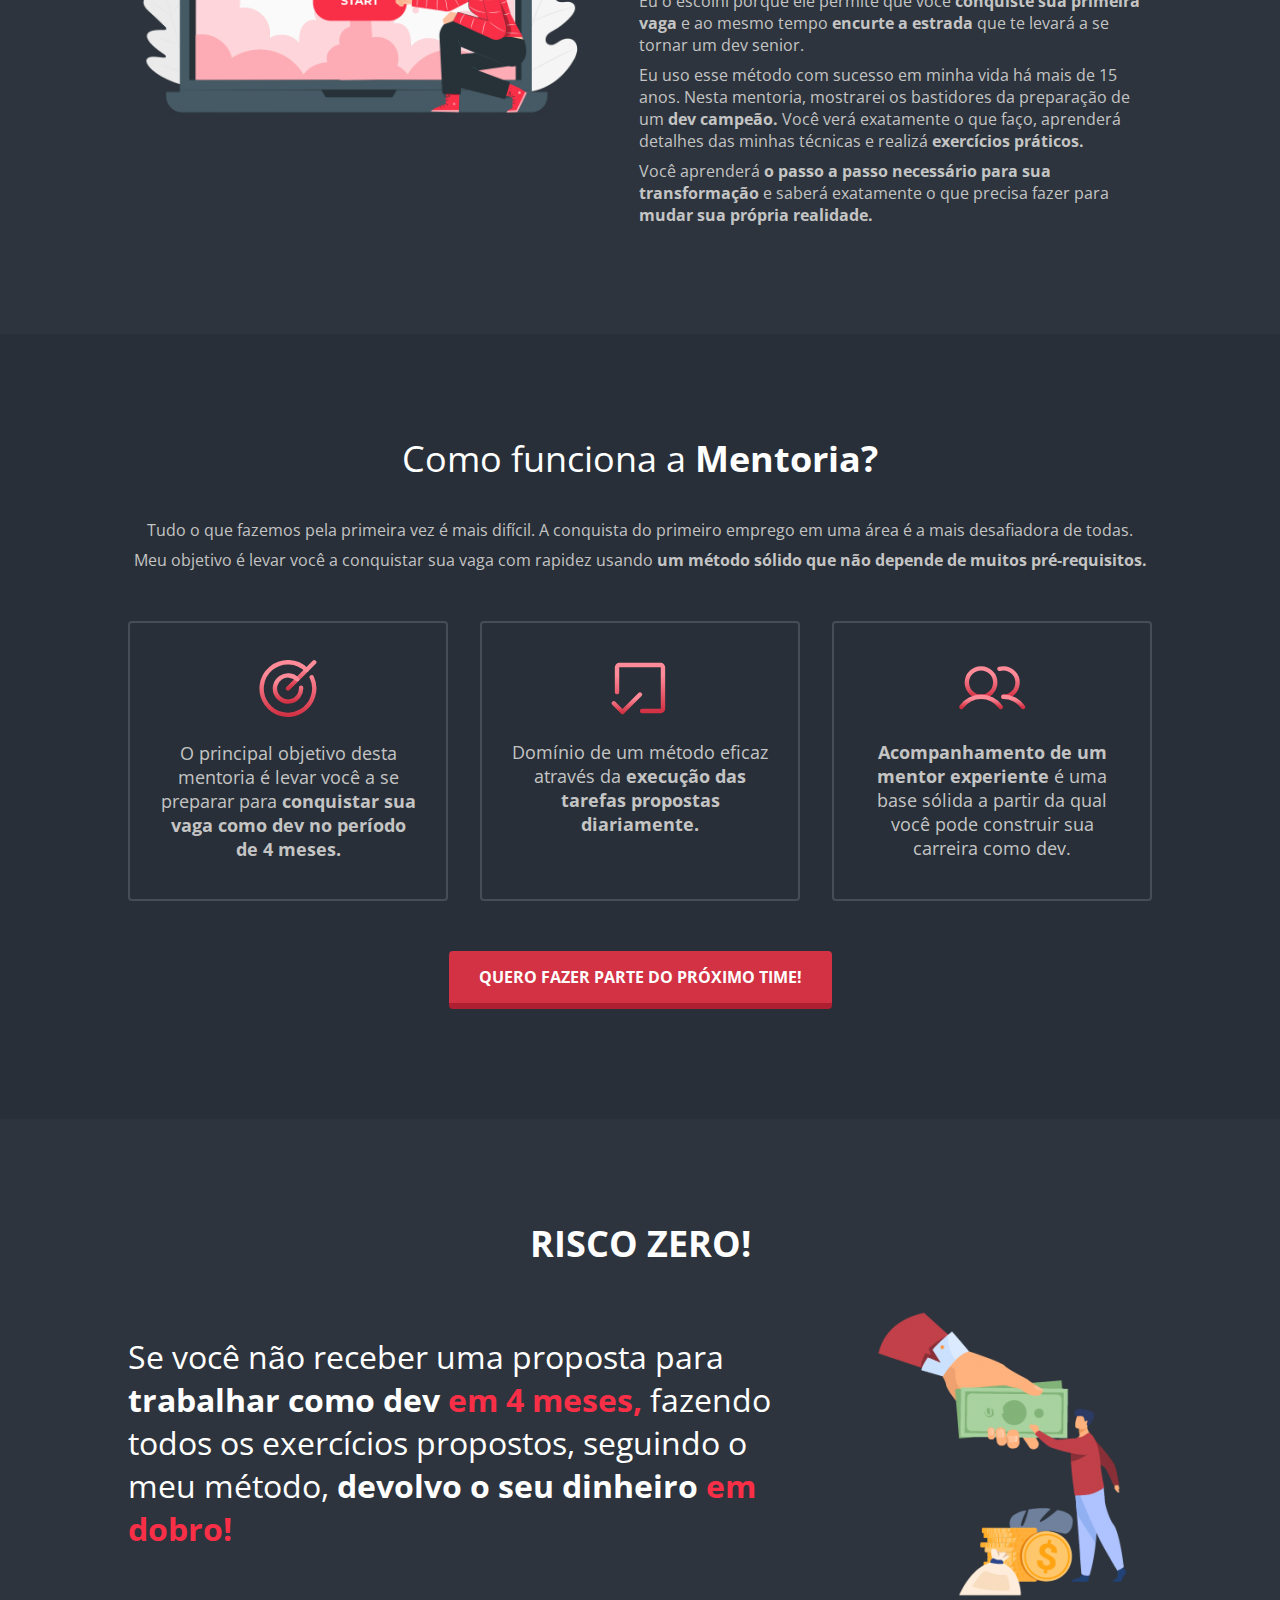
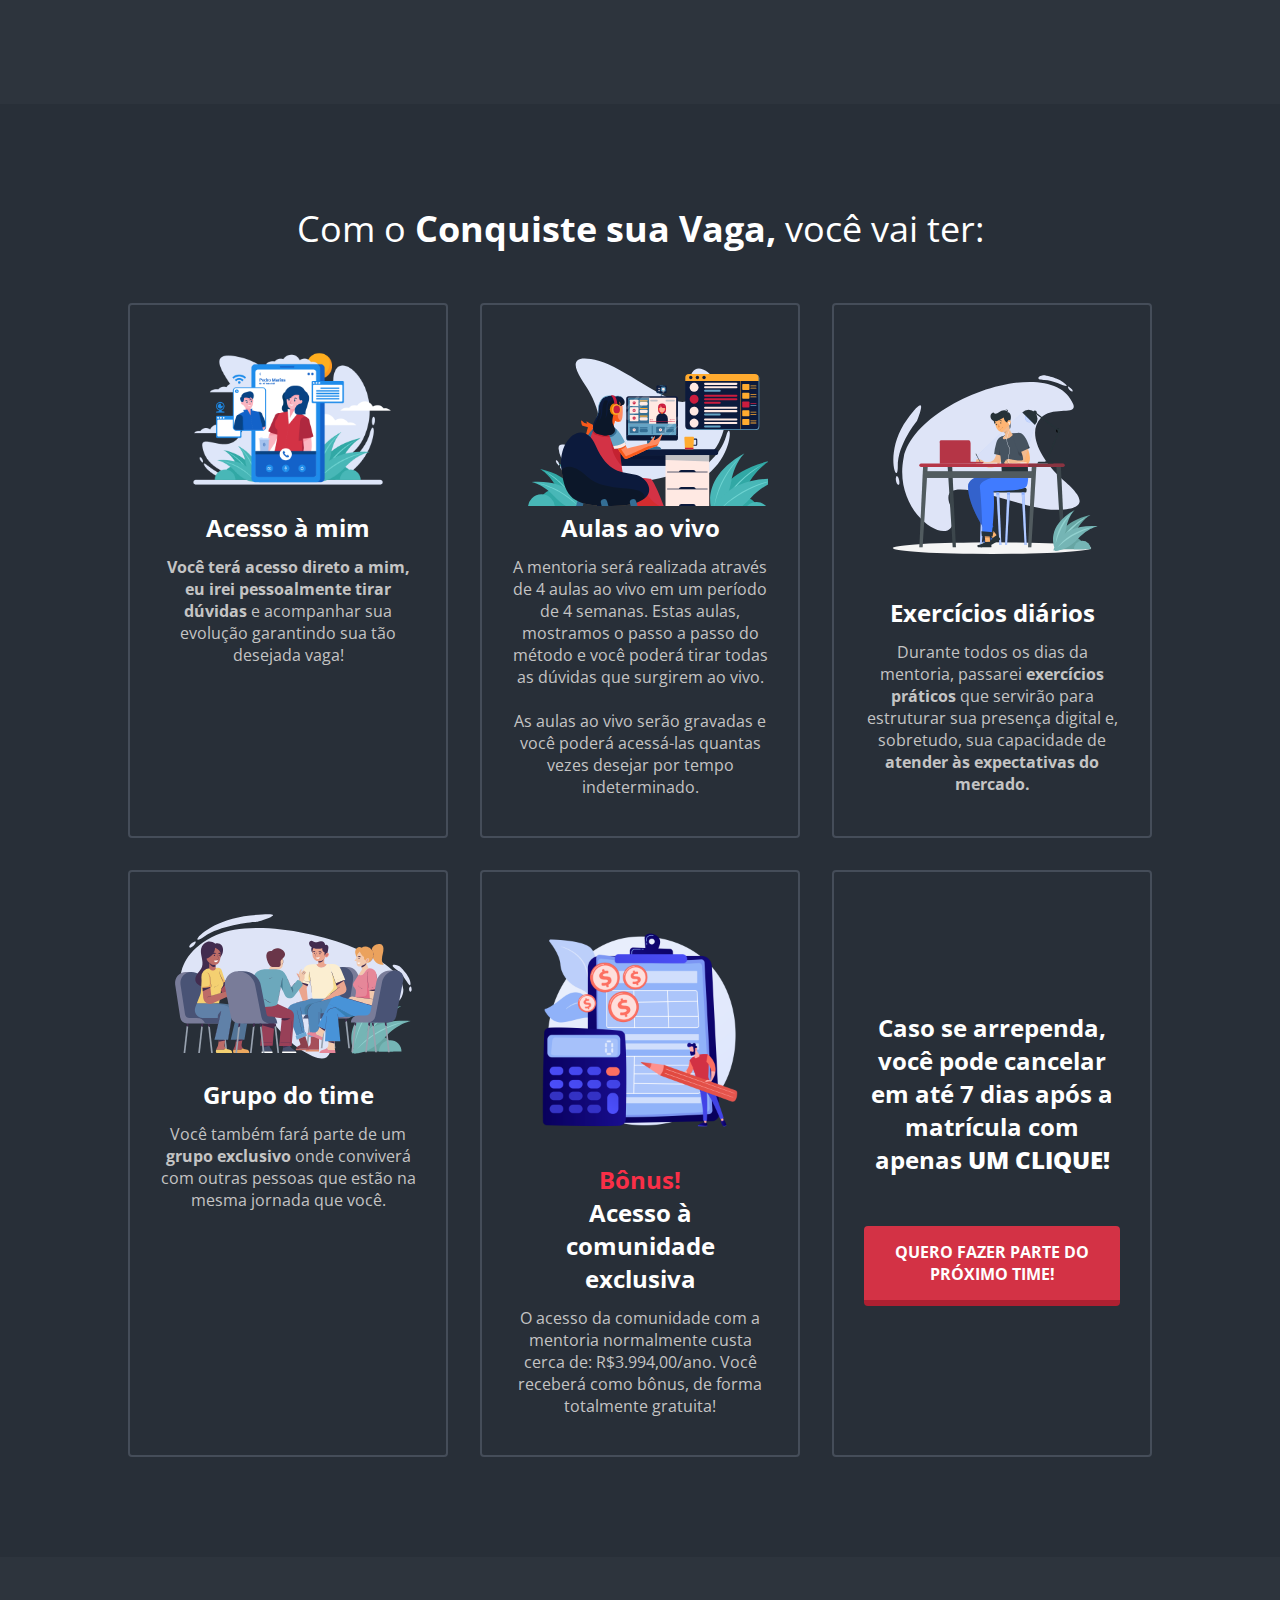
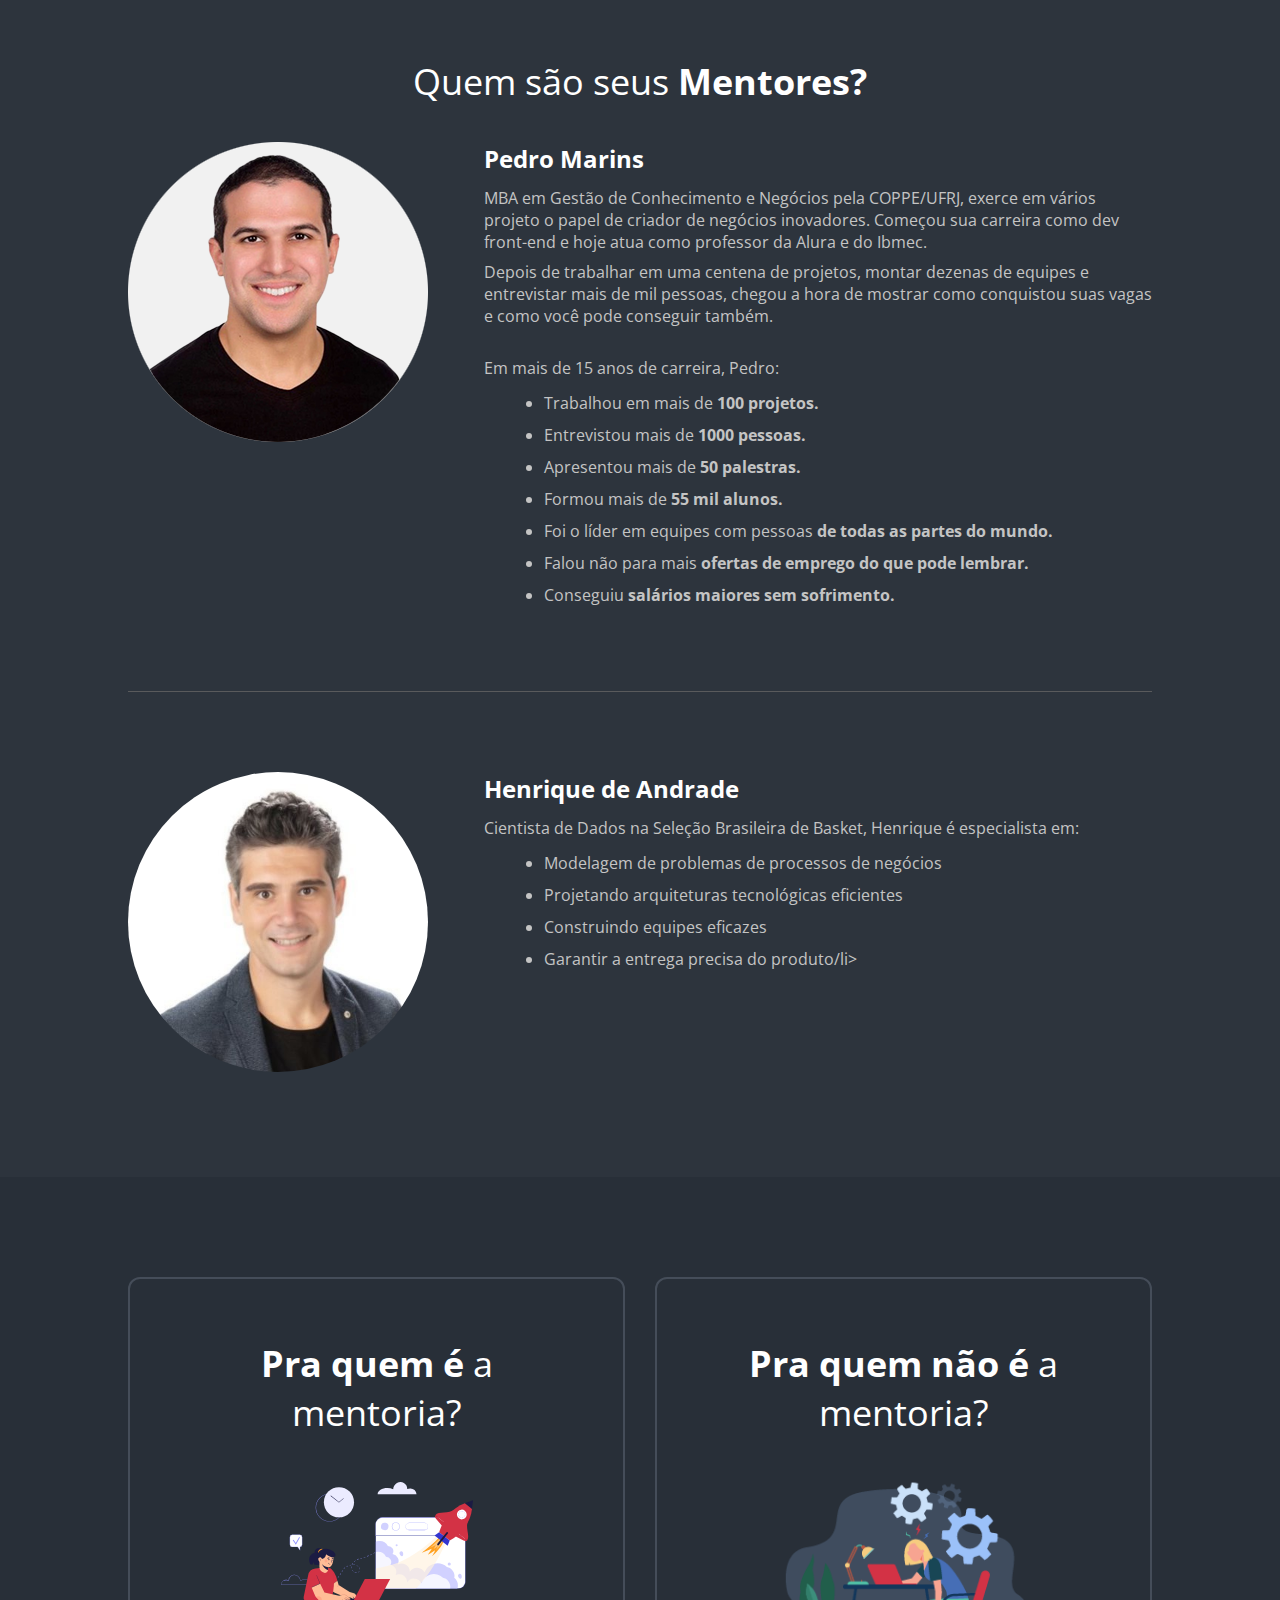
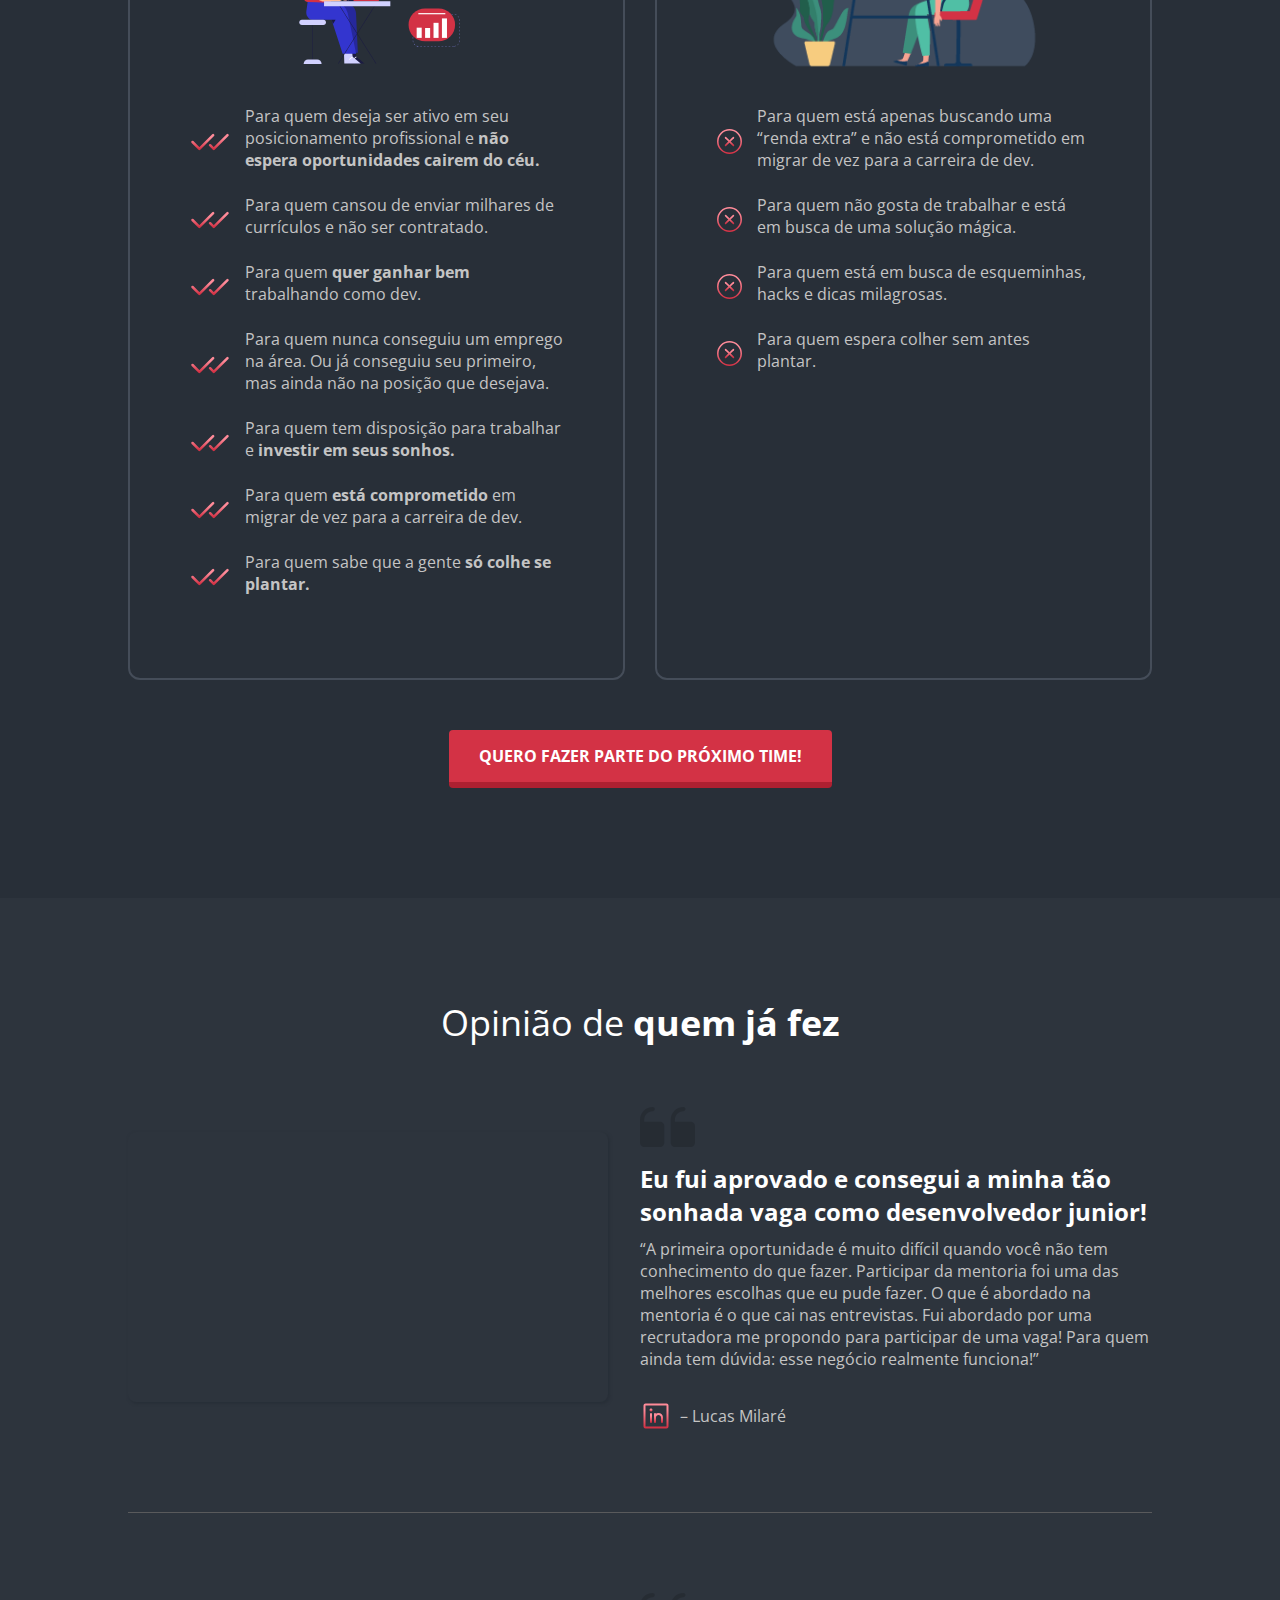
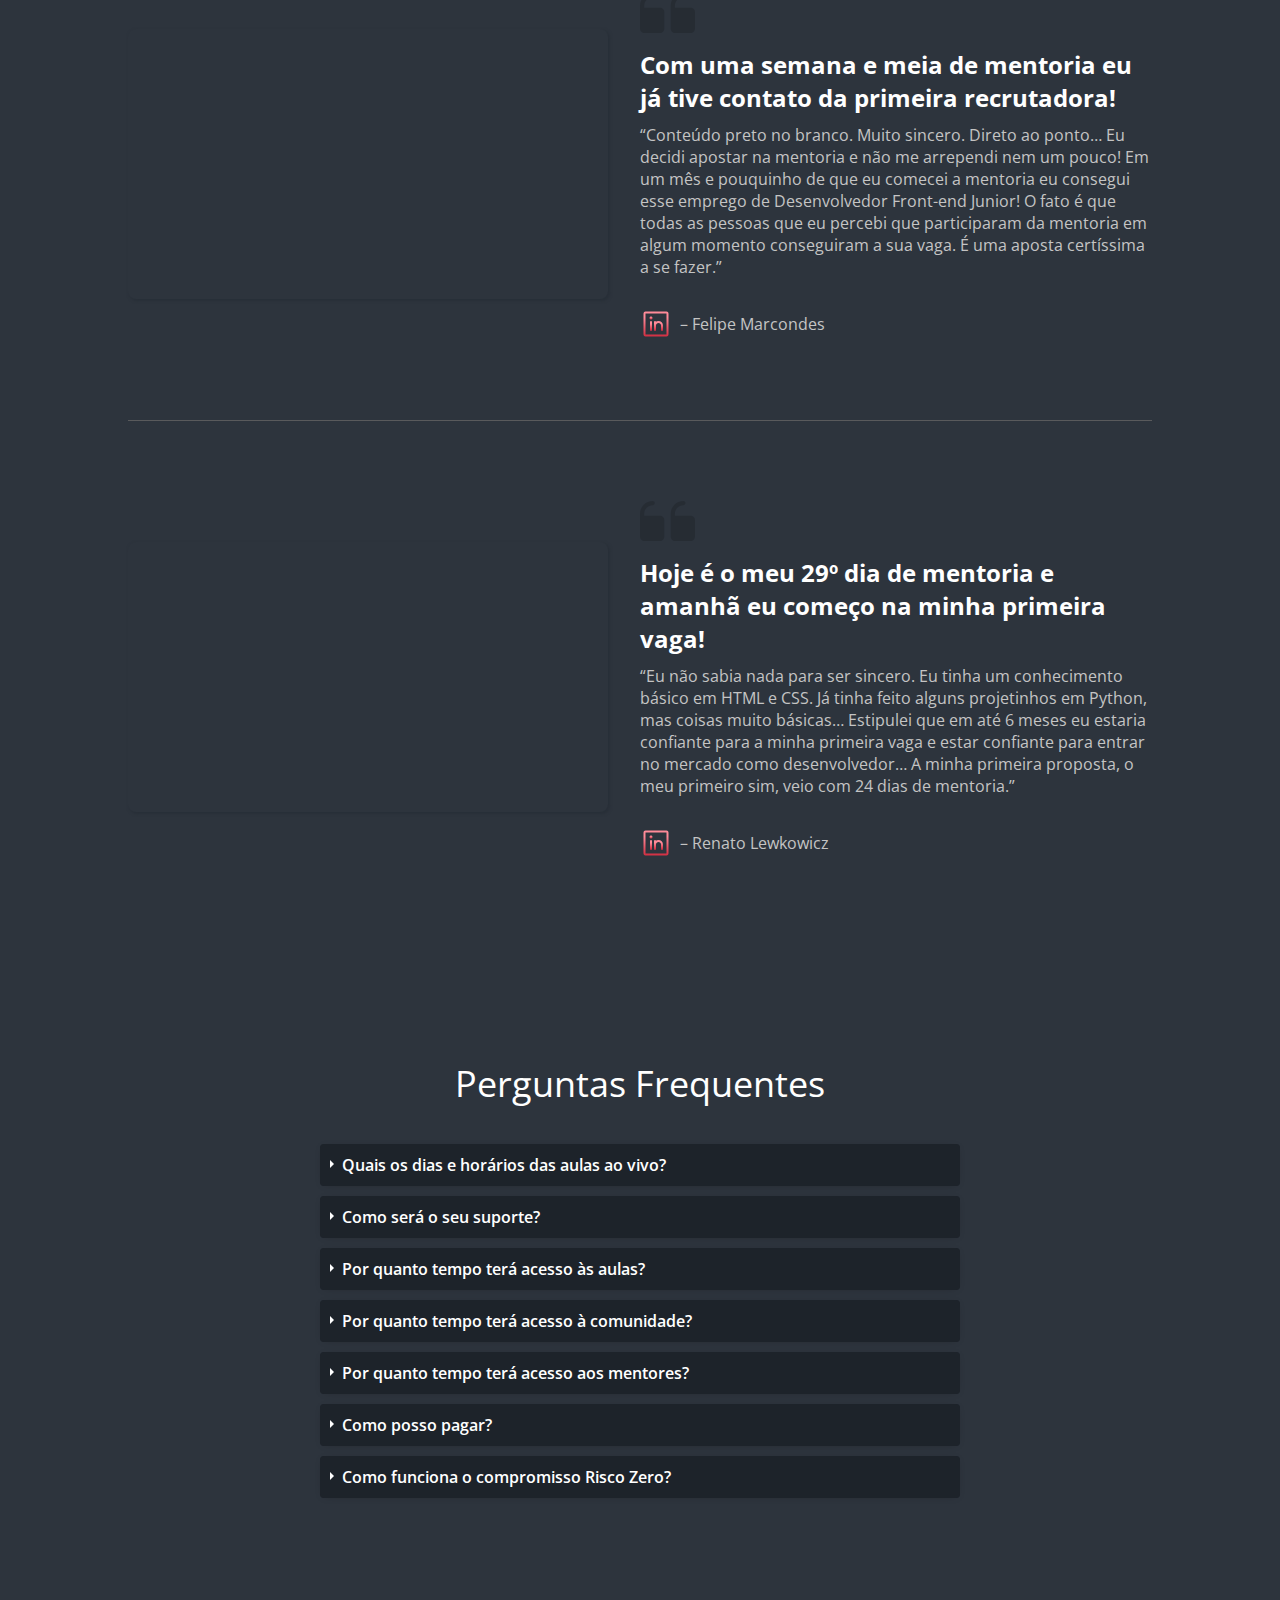
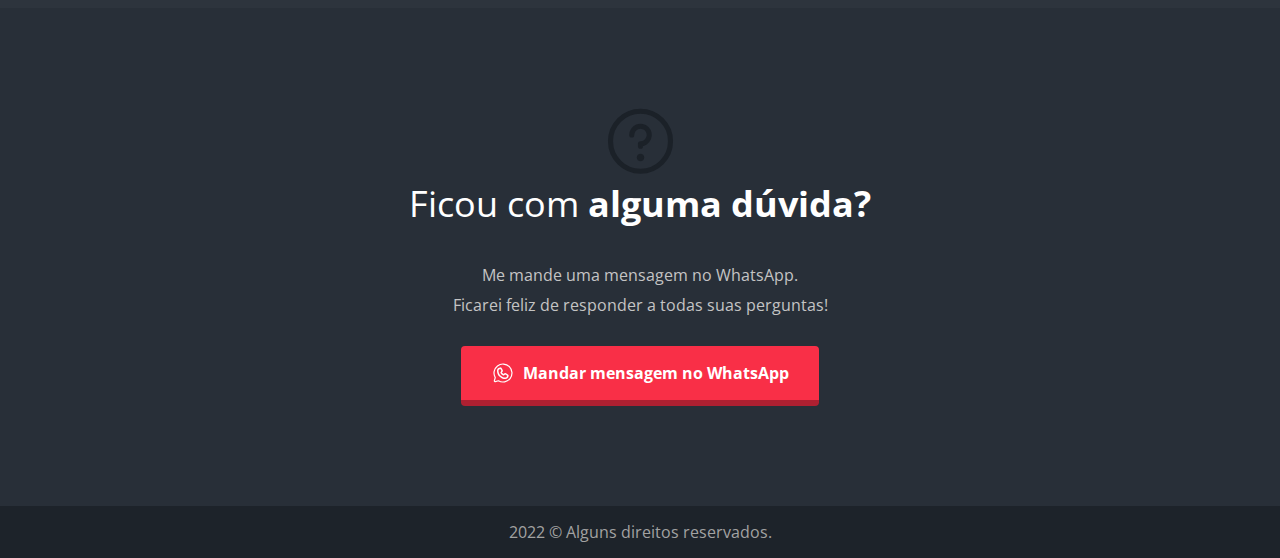
==== commit 9fc5136e: "align footer" ====
--- a/index.html
+++ b/index.html
@@ -8,6 +8,7 @@
 
     <link rel="icon" type="image/png" href="assets/favicon.png" />
     <link rel="stylesheet" href="css/style.css">
+    <link rel="stylesheet" href="css/checkout.css">
 
     <link rel="preconnect" href="https://fonts.googleapis.com">
     <link rel="preconnect" href="https://fonts.gstatic.com" crossorigin>
@@ -17,7 +18,7 @@
 
 <body>
     <header>
-        <img src="assets/favicon.png" alt="logomarca-conquiste-sua-vaga">
+        <a href="index.html"><img src="assets/favicon.png" alt="logomarca-conquiste-sua-vaga"></a>
         <p>Dezembro 2022</p>
     </header>
     <div class="container">
--- a/css/style.css
+++ b/css/style.css
@@ -17,7 +17,7 @@
     --dark-primary: #ae2031;
     --p-color: #c4c4c4;
 
-    --border-iconbox: rgb(69, 77, 89);
+    --border-iconbox: #454d59;
 }
 
 body {
@@ -37,7 +37,7 @@
 
 header {
     width: 80vw;
-    margin: auto;
+    margin: 0 auto;
 
     padding: 4.8rem 0;
 
--- a/css/checkout.css
+++ b/css/checkout.css
@@ -0,0 +1,154 @@
+.page-container {
+    position: relative;
+    min-height: 94vh;
+}
+
+.content-wrapper {
+    width: 80vw;
+    margin: auto;
+}
+
+.title {
+    text-align: center;
+    background-color: rgba(0, 0, 0, .2);
+    padding: 4rem;
+}
+
+
+.cc-area {
+    width: fit-content;
+    margin: 8rem auto;
+    padding: 8rem;
+
+    display: flex;
+    align-items: center;
+    gap: 4rem;
+
+    background: #1d232a;
+    border-radius: 8px;
+    border: 2px solid #363d48;
+}
+
+.cc-view {
+    position: relative;
+}
+
+.cc-datas {    
+    position: absolute;
+    bottom: 28px;
+    left: 25px;
+
+    display: flex;
+    flex-direction: column;
+    gap: 1.4rem;
+}
+
+.cc-flag {
+    position: absolute;
+    right: 0;
+    top: -65px;
+
+}
+
+.cc-datas .cc-number-view{
+    font-size: 2.4rem;
+    font-weight: bold;
+}
+
+.cc-datas h5{
+    font-weight: bold;
+    font-size: 1.8rem;
+    line-height: 2.9rem;
+    letter-spacing: .05rem;
+    text-transform: uppercase;
+    
+    color: #fff;
+}
+
+.cc-datas p {
+    font-size: 10px;
+    line-height: 12px;
+    color: #cacaca;
+    margin-bottom: 0;
+}
+
+.cc-datas .col-3 {
+    display: flex;
+    gap: 11rem;
+}
+
+form {
+    display: flex;
+    flex-direction: column;
+    gap: 1.6rem;
+}
+
+.input-wrapper {
+    display: flex;
+    flex-direction: column;
+    gap: 8px;
+}
+
+form label {
+    font-weight: 600;
+    font-size: 12px;
+    line-height: 15px;
+    letter-spacing: .15rem;
+
+    letter-spacing: 0.01px;
+    text-transform: uppercase;
+}
+
+form input {
+    height: 40px;
+    background: #161a20;
+    border: 1.5px solid #2f3640;
+    outline: none;
+    border-radius: 6px;
+    padding-left: 1rem;
+    color: #fff;
+
+    text-transform: uppercase;
+}
+
+form input:focus {    
+    border: 2px solid #59606d;
+}
+
+form .col-2 {
+    width: 100%;
+    display: flex;
+    gap: 1.4rem;
+}
+
+form a {
+    text-decoration: none;
+    margin-top: 2rem;
+    padding: 1.5rem 3rem;
+    background-color: #0c0e12;
+    border: none;
+    border-radius: 8px;
+
+    color: #fff;
+    text-align: center;
+    text-transform: uppercase;
+    font-weight: 600;
+    font-size: 1.4rem;
+    letter-spacing: .1rem;
+
+    transition: transform .5s;
+    transition: filter .3s;
+}
+
+form a:hover {
+    transform: scale(1.03);
+}
+
+form a:active {
+    filter: brightness(1.1);
+}
+
+.confirmation-msg {
+    margin: 8rem auto;
+    text-align: center;
+}